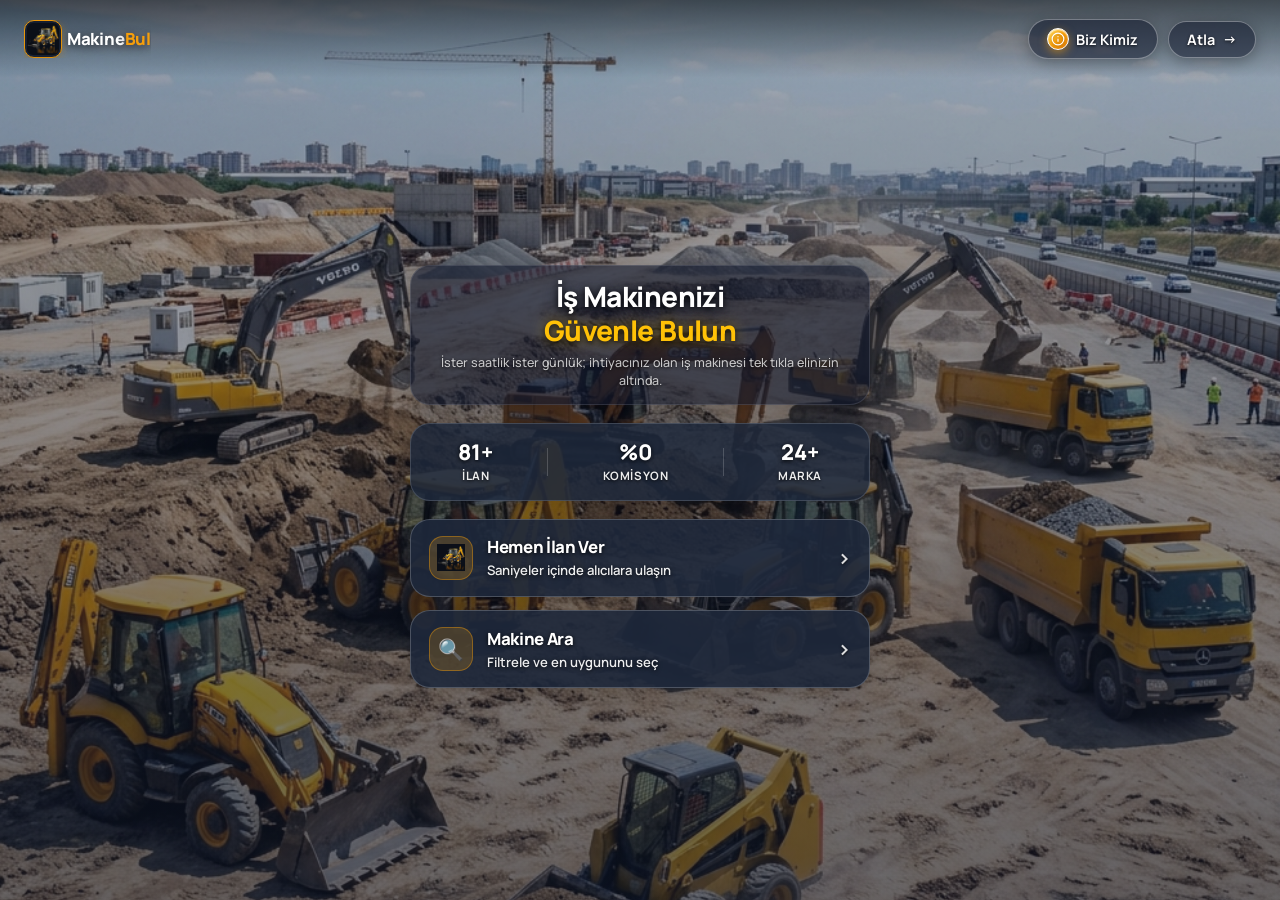
==== index.html @ de307a18 "Simplify user profile banner and make listing control buttons subtle and cohesive" ====
<!DOCTYPE html>
<html lang="tr">
<head>
  <meta charset="UTF-8">
  <meta name="viewport" content="width=device-width, initial-scale=1.0, maximum-scale=1.0, minimum-scale=1.0, user-scalable=no, viewport-fit=cover">
  <meta http-equiv="Cache-Control" content="no-cache, no-store, must-revalidate" />
  <meta http-equiv="Pragma" content="no-cache" />
  <meta http-equiv="Expires" content="0" />
  <title>MakineBul - İş Makinesi Kiralama ve Kiralatma Platformu</title>
  <meta name="description" content="En basit ve hızlı iş makinesi, kepçe ve ekskavatör kiralama ve kiralatma platformu.">
  <link rel="stylesheet" href="styles.css?v=22.0">
  <!-- Google Fonts: Manrope & Poppins -->
  <link rel="preconnect" href="https://fonts.googleapis.com">
  <link rel="preconnect" href="https://fonts.gstatic.com" crossorigin>
  <link href="https://fonts.googleapis.com/css2?family=Manrope:wght@400;500;600;700;800&family=Poppins:wght@400;500;600;700;800&display=swap" rel="stylesheet">
</head>
<body>

  <!-- ==================== 1. SPLASH ENTRANCE SCREEN ==================== -->
  <div id="splash-screen" class="splash-screen active">
    
    <!-- Top Full-Width Bar: Logo Far Left + Biz Kimiz & Atla Buttons Far Right -->
    <header class="splash-header-bar">
      <div class="brand" onclick="enterMainApp('rent')" style="cursor: pointer;" title="Uygulamaya Giriş Yap">
        <div class="brand-icon-3d-wrapper">
          <img src="assets/logo_3d.png" alt="MakineBul 3D Logo" class="brand-icon-3d">
        </div>
        <div class="brand-text-3d">
          <h1 class="logo-title-3d">Makine<span class="highlight-3d">Bul</span></h1>
          <p class="logo-sub-3d">81 İlde Komisyonsuz &amp; Doğrudan Kiralama</p>
        </div>
      </div>

      <div style="display: flex; gap: 0.65rem; align-items: center;">
        <button id="btn-biz-kimiz" class="btn-splash-skip" onclick="openAboutModal()">
          <span class="btn-3d-info-icon-badge">
            <svg viewBox="0 0 24 24" fill="none" xmlns="http://www.w3.org/2000/svg" style="width:14px; height:14px;">
              <circle cx="12" cy="12" r="10" stroke="currentColor" stroke-width="2"/>
              <path d="M12 16V12" stroke="currentColor" stroke-width="2" stroke-linecap="round"/>
              <circle cx="12" cy="8" r="1" fill="currentColor"/>
            </svg>
          </span>
          Biz Kimiz
        </button>
        <button class="btn-splash-skip" onclick="enterMainApp('rent')">
          <span>Atla</span>
          <span style="font-size: 0.85rem;">→</span>
        </button>
      </div>
    </header>

    <div class="splash-content-wrapper">

      <!-- Main Headlines -->
      <div class="splash-hero-headlines">
        <h1 class="splash-heading-main">
          İş Makinenizi<br>
          <span class="text-orange-glow">Güvenle Bulun</span>
        </h1>
        <p class="splash-heading-sub">
          İster saatlik ister günlük; ihtiyacınız olan iş makinesi tek tıkla elinizin altında.
        </p>
      </div>

      <!-- Glassmorphic Stats Counter Card -->
      <div class="splash-stats-glass-card">
        <div class="stat-item">
          <span class="stat-number">81+</span>
          <span class="stat-label">İLAN</span>
        </div>
        <div class="stat-divider"></div>
        <div class="stat-item">
          <span class="stat-number">%0</span>
          <span class="stat-label">KOMİSYON</span>
        </div>
        <div class="stat-divider"></div>
        <div class="stat-item">
          <span class="stat-number">24+</span>
          <span class="stat-label">MARKA</span>
        </div>
      </div>

      <!-- Action Choice Touch Cards -->
      <div class="splash-action-cards">
        <!-- Choice 1: Hemen İlan Ver -->
        <div class="splash-choice-card" onclick="enterMainApp('list')">
          <div class="choice-icon-circle orange-rocket" style="display: flex; align-items: center; justify-content: center;">
            <img src="assets/icon_3d_excavator.png" alt="3D İlan Ver" style="width: 28px; height: 28px; object-fit: contain;">
          </div>
          <div class="choice-text-group">
            <h3 class="choice-title">Hemen İlan Ver</h3>
            <p class="choice-sub">Saniyeler içinde alıcılara ulaşın</p>
          </div>
          <span class="choice-arrow">›</span>
        </div>

        <!-- Choice 2: Makine Ara -->
        <div class="splash-choice-card" onclick="enterMainApp('rent')">
          <div class="choice-icon-circle orange-search">
            🔍
          </div>
          <div class="choice-text-group">
            <h3 class="choice-title">Makine Ara</h3>
            <p class="choice-sub">Filtrele ve en uygununu seç</p>
          </div>
          <span class="choice-arrow">›</span>
        </div>
      </div>

    </div>
  </div>

  <!-- ==================== 2. MAIN APPLICATION CONTENT ==================== -->
  <div id="main-app-content" class="main-app-content">
    
    <!-- Top Navbar -->
    <header class="app-header">
      <div class="header-container">
        <div class="brand" onclick="returnToSplash()" style="cursor: pointer;" title="Giriş Ekranına Dön">
          <div class="brand-icon-3d-wrapper">
            <img src="assets/logo_3d.png" alt="MakineBul 3D Logo" class="brand-icon-3d">
          </div>
          <div class="brand-text-3d">
            <h1 class="logo-title-3d">Makine<span class="highlight-3d">Bul</span></h1>
            <p class="logo-sub-3d">81 İlde Komisyonsuz &amp; Doğrudan Kiralama</p>
          </div>
        </div>
        
        <!-- Top Action Switcher Buttons & Right Close X Icon -->
        <div class="header-right-group">
          <button type="button" onclick="toggleTheme()" class="btn-theme-toggle-icon" title="Gece / Gündüz Modu Değiştir">
            <span class="theme-toggle-icon">🌙</span>
          </button>
          <div class="mode-switcher">
            <button id="btn-mode-rent" class="mode-btn active" onclick="switchMode('rent')">
              Kirala
            </button>
            <button id="btn-mode-list" class="mode-btn" onclick="switchMode('list')">
              İlan Ver
            </button>
          </div>
          <button class="btn-close-to-splash" onclick="returnToSplash()" title="Giriş Ekranına Dön (Çıkış)">✕</button>
        </div>
      </div>
    </header>

    <!-- Main Container -->
    <main class="main-content container">

      <!-- ==================== RENTER VIEW (KEPÇE KİRALA) ==================== -->
      <section id="rent-view" class="view-section active">
        
        <!-- Google Style Single Search Box -->
        <div class="search-bar-google card">
          <div class="search-input-wrapper">
            <span class="search-icon">🔍</span>
            <input type="text" id="filter-search" oninput="applyFilters()" placeholder="Şehir veya Makine Ara... (Örn: Adana, JCB, Vinç)">
          </div>

          <!-- Quick Category Pills -->
          <div class="quick-category-pills">
            <button class="pill-btn active" onclick="showAllTurkey()">Tüm Şehirler</button>
            <button class="pill-btn" onclick="setQuickCategory('Paletli')">🚜 Paletli Ekskavatör</button>
            <button class="pill-btn" onclick="setQuickCategory('JCB')">🚜 Beko Loder (JCB)</button>
            
            <button id="btn-toggle-categories" class="pill-btn pill-btn-more" onclick="toggleExtraCategories(event)">
              ✨ Tümünü Gör 🔍
            </button>

            <!-- Extra Hidden Category Pills -->
            <button class="pill-btn extra-cat-pill" onclick="setQuickCategory('Mini')" style="display: none;">🚜 Mini Kepçe</button>
            <button class="pill-btn extra-cat-pill" onclick="setQuickCategory('Bobcat')" style="display: none;">🚜 Bobcat Mini Yükleyici</button>
            <button class="pill-btn extra-cat-pill" onclick="setQuickCategory('Manitou')" style="display: none;">🏗️ Manitou Telehandler</button>
            <button class="pill-btn extra-cat-pill" onclick="setQuickCategory('Vinç')" style="display: none;">🏗️ Mobil Vinç</button>
            <button class="pill-btn extra-cat-pill" onclick="setQuickCategory('Dozer')" style="display: none;">🚜 Dozer</button>
            <button class="pill-btn extra-cat-pill" onclick="setQuickCategory('Kamyon')" style="display: none;">🚛 Hafriyat Kamyonu</button>
          </div>
        </div>

        <!-- Results Header -->
        <div class="results-header">
          <h3 id="results-count">Türkiye Genelindeki Tüm Makineler</h3>
        </div>

        <!-- Ultra Simple Listings Grid -->
        <div id="listings-grid" class="listings-grid">
          <!-- Dynamic listing cards inserted here via JS -->
        </div>
      </section>

      <!-- ==================== OWNER VIEW (3D KEPÇENİ KİRALAT & KAYIT SİHİRBAZI) ==================== -->
      <section id="list-view" class="view-section">
        
        <!-- LOGGED-IN USER DASHBOARD (Giriş yapıldığında görünen Profesyonel Makine Sahibi Paneli) -->
        <div id="logged-in-user-dashboard" style="display: none; margin-bottom: 1.25rem;">
          
          <!-- Top Profile Header Card (Kompakt & Zarif) -->
          <div style="background: linear-gradient(135deg, #0F172A 0%, #1E293B 50%, #0F172A 100%); border: 1.5px solid rgba(245,158,11,0.35); border-radius: 14px; padding: 0.65rem 0.85rem; margin-bottom: 0.6rem; box-shadow: 0 10px 25px rgba(0,0,0,0.4); color: #fff; position: relative; overflow: hidden;">
            <div style="position: absolute; top: -30px; right: -30px; width: 100px; height: 100px; background: radial-gradient(circle, rgba(245,158,11,0.15) 0%, transparent 70%); border-radius: 50%; pointer-events: none;"></div>
            <!-- Modern Minimal User Profile Bar -->
            <div class="user-profile-bar-clean" style="display: flex; align-items: center; justify-content: space-between; padding: 0.65rem 0.85rem; background: var(--bg-card); border: 1.5px solid var(--border-color); border-radius: 14px; margin-bottom: 0.65rem; box-shadow: var(--card-shadow);">
              <div style="display: flex; align-items: center; gap: 0.65rem;">
                <div style="width: 38px; height: 38px; border-radius: 10px; background: rgba(245,158,11,0.15); border: 1.5px solid #F59E0B; display: flex; align-items: center; justify-content: center; flex-shrink: 0;">
                  <img src="assets/logo_3d.png" alt="3D Logo" style="width: 24px; height: 24px; object-fit: contain;">
                </div>
                <div>
                  <h3 id="dash-user-name" style="font-size: 0.9rem; font-weight: 800; color: var(--text-heading); margin: 0; line-height: 1.2;">Yakup Kartal</h3>
                  <p id="dash-user-sub" style="font-size: 0.72rem; color: var(--text-muted); margin: 0.1rem 0 0 0;">Bey Hafriyat · 📍 Bingöl</p>
                </div>
              </div>

              <!-- Sleek Exit Logout Button -->
              <button type="button" onclick="logoutUser()" title="Hesaptan Çıkış Yap" style="padding: 0.35rem 0.65rem; background: transparent; border: 1.5px solid rgba(239,68,68,0.4); color: #EF4444; font-weight: 700; border-radius: 8px; cursor: pointer; font-size: 0.72rem; display: flex; align-items: center; gap: 4px; transition: all 0.2s ease;">
                <span>Çıkış</span>
                <svg width="12" height="12" viewBox="0 0 24 24" fill="none" stroke="#EF4444" stroke-width="2.2" stroke-linecap="round" stroke-linejoin="round"><path d="M9 21H5a2 2 0 0 1-2-2V5a2 2 0 0 1 2-2h4"></path><polyline points="16 17 21 12 16 7"></polyline><line x1="21" y1="12" x2="9" y2="12"></line></svg>
              </button>
            </div>
          </div>

          <!-- Segmented Navigation Tabs (Kompakt & Temaya Duyarlı) -->
          <div style="display: flex; background: var(--pill-bg); border: 1.5px solid var(--border-color); border-radius: 12px; padding: 3px; margin-bottom: 0.65rem; gap: 4px;">
            <button type="button" id="tab-btn-dash-listings" onclick="switchDashboardTab('listings')" style="flex: 1; padding: 0.55rem 0.5rem; border: none; border-radius: 9px; font-size: 0.76rem; font-weight: 800; cursor: pointer; transition: all 0.25s ease; background: var(--primary-gradient); color: #0F172A; box-shadow: 0 3px 10px rgba(245,158,11,0.3); white-space: nowrap; display: flex; align-items: center; justify-content: center; gap: 4px;">
              <span>📋 İlanlarım (<span id="dash-stat-my-listings">1</span>)</span>
            </button>
            <button type="button" id="tab-btn-dash-add" onclick="switchDashboardTab('add')" style="flex: 1; padding: 0.55rem 0.5rem; border: none; border-radius: 9px; font-size: 0.76rem; font-weight: 700; cursor: pointer; transition: all 0.25s ease; background: transparent; color: var(--text-muted); white-space: nowrap; display: flex; align-items: center; justify-content: center; gap: 4px;">
              <span>➕ Yeni İlan Ekle</span>
            </button>
          </div>

          <!-- TAB 1: LISTINGS VIEW (Directly shown, no scrolling down needed!) -->
          <div id="dash-view-listings" style="display: block;">
            <div style="display: flex; justify-content: space-between; align-items: center; margin-bottom: 0.5rem; padding: 0 0.15rem;">
              <h4 style="font-size: 0.86rem; font-weight: 800; color: #F59E0B; margin: 0; display: flex; align-items: center; gap: 6px;">
                <img src="assets/logo_3d.png" alt="MakineBul 3D" style="width: 20px; height: 20px; object-fit: contain;">
                <span>Yayındaki Makineleriniz</span>
              </h4>
            </div>
            
            <!-- Injected Listing Cards -->
            <div id="my-listings-list" class="my-listings-grid">
              <!-- Rendered dynamically -->
            </div>
          </div>

          <!-- TAB 2: FAST ADD FORM VIEW (Kompakt & Şık Form) -->
          <div id="dash-view-add" style="display: none; background: linear-gradient(145deg, #0F172A 0%, #1E293B 100%); border: 1.5px solid rgba(245,158,11,0.35); border-radius: 14px; padding: 0.85rem 0.85rem; box-shadow: 0 10px 25px rgba(0,0,0,0.4);">
            <div style="font-size: 0.9rem; font-weight: 800; color: #F59E0B; margin-bottom: 0.65rem; display: flex; align-items: center; gap: 5px;">
              <span>➕ Hızlı Yeni Makine / İlan Ekle</span>
            </div>
            
            <form onsubmit="handleFastAddListing(event)">
              <div style="display: grid; grid-template-columns: 1fr 1fr; gap: 0.5rem; margin-bottom: 0.5rem;">
                <div>
                  <label style="font-size: 0.72rem; font-weight: 700; color: #CBD5E1; display: block; margin-bottom: 0.2rem;">Makine Türü *</label>
                  <select id="fast-reg-type" required onchange="handleMachineTypeChange('fast-reg-type', 'fast-custom-type')" class="input-3d-dark" style="width: 100%; padding: 0.45rem 0.6rem; font-size: 0.76rem; border-radius: 8px;">
                    <option value="JCB Beko Loder Kepçe">JCB Beko Loder Kepçe</option>
                    <option value="Paletli Ekskavatör">Paletli Ekskavatör</option>
                    <option value="Lastikli Ekskavatör">Lastikli Ekskavatör</option>
                    <option value="Mini Ekskavatör / Kepçe">Mini Ekskavatör / Kepçe</option>
                    <option value="Bobcat Mini Yükleyici">Bobcat Mini Yükleyici</option>
                    <option value="Hafriyat Kamyonu">Hafriyat Kamyonu</option>
                    <option value="Manitou Telehandler">Manitou Telehandler</option>
                    <option value="Mobil / Kule Vinç">Mobil / Kule Vinç</option>
                    <option value="Dozer / Greyder / Silindir">Dozer / Greyder / Silindir</option>
                    <option value="Forklift">Forklift</option>
                    <option value="Diğer">+ Farklı Bir Makine Yaz</option>
                  </select>
                  <input type="text" id="fast-custom-type" placeholder="Makinenizin Türünü Yazın (Örn: Finişer, Sondaj...)" class="input-3d-dark" style="display: none; width: 100%; margin-top: 0.35rem; padding: 0.45rem 0.6rem; font-size: 0.76rem; border-radius: 8px; border: 1.5px solid #F59E0B;">
                </div>
                <div>
                  <label style="font-size: 0.72rem; font-weight: 700; color: #CBD5E1; display: block; margin-bottom: 0.2rem;">İlan Başlığı / Model *</label>
                  <input type="text" id="fast-reg-title" placeholder="Örn: Kiralık Kepçe" required class="input-3d-dark" style="width: 100%; padding: 0.45rem 0.6rem; font-size: 0.76rem; border-radius: 8px;">
                </div>
              </div>

              <div style="display: grid; grid-template-columns: 1fr 1fr; gap: 0.5rem; margin-bottom: 0.5rem;">
                <div>
                  <label style="font-size: 0.72rem; font-weight: 700; color: #CBD5E1; display: block; margin-bottom: 0.2rem;">Bulunduğu İl (81 İl) *</label>
                  <select id="fast-reg-city" required onchange="handleFastCityChange(this.value)" class="input-3d-dark" style="width: 100%; padding: 0.45rem 0.6rem; font-size: 0.76rem; border-radius: 8px;">
                  </select>
                </div>
                <div>
                  <label style="font-size: 0.72rem; font-weight: 700; color: #CBD5E1; display: block; margin-bottom: 0.2rem;">Bulunduğu İlçe *</label>
                  <select id="fast-reg-district" required class="input-3d-dark" style="width: 100%; padding: 0.45rem 0.6rem; font-size: 0.76rem; border-radius: 8px;">
                    <option value="Merkez">Merkez</option>
                  </select>
                </div>
              </div>

              <div style="display: grid; grid-template-columns: 1fr 1fr; gap: 0.5rem; margin-bottom: 0.65rem;">
                <div>
                  <label style="font-size: 0.72rem; font-weight: 700; color: #CBD5E1; display: block; margin-bottom: 0.2rem;">Saatlik Ücret (TL) *</label>
                  <input type="number" id="fast-reg-hourly" placeholder="1500" required class="input-3d-dark" style="width: 100%; padding: 0.45rem 0.6rem; font-size: 0.76rem; border-radius: 8px;">
                </div>
                <div>
                  <label style="font-size: 0.72rem; font-weight: 700; color: #CBD5E1; display: block; margin-bottom: 0.2rem;">Günlük Ücret (TL) *</label>
                  <input type="number" id="fast-reg-daily" placeholder="10000" required class="input-3d-dark" style="width: 100%; padding: 0.45rem 0.6rem; font-size: 0.76rem; border-radius: 8px;">
                </div>
              </div>

              <!-- Fast Photo Upload Box -->
              <div style="margin-bottom: 0.75rem;">
                <label style="font-size: 0.72rem; font-weight: 700; color: #CBD5E1; display: block; margin-bottom: 0.25rem;">İş Makinesi Fotoğrafı <span style="color:#94A3B8; font-weight:400;">(Galeriden Seçin)</span></label>
                <div onclick="triggerFastPhotoUpload(event)" style="border: 1.5px dashed rgba(245,158,11,0.5); border-radius: 10px; padding: 0.65rem; text-align: center; background: rgba(15,23,42,0.6); cursor: pointer;">
                  <input type="file" id="fast-photo-file" accept="image/*" style="display:none;" onchange="previewFastPhotoImage(event)">
                  <div id="fast-photo-prompt">
                    <div style="font-size: 1.4rem; margin-bottom: 2px;">📷</div>
                    <div style="font-size: 0.76rem; font-weight: 700; color: #FCD34D;">Galeriden Kepçe Fotoğrafı Seç / Yükle</div>
                    <p style="font-size: 0.65rem; color: #94A3B8; margin: 2px 0 0;">Kendi iş makinenizin gerçek fotoğrafını ekleyin</p>
                  </div>
                  <div id="fast-photo-preview-box" style="display:none; position: relative;">
                    <img id="fast-photo-preview-img" src="" alt="Makine Fotoğrafı" style="max-height: 110px; border-radius: 8px; object-fit: contain; border: 1px solid rgba(245,158,11,0.4);">
                    <div style="margin-top: 5px;">
                      <button type="button" onclick="removeFastPhoto(event)" class="btn-3d-secondary" style="padding: 0.25rem 0.6rem; font-size: 0.68rem; border-radius: 6px;">✕ Değiştir</button>
                    </div>
                  </div>
                </div>
              </div>

              <div style="display: flex; gap: 0.5rem; justify-content: flex-end; margin-top: 0.65rem;">
                <button type="button" onclick="switchDashboardTab('listings')" class="btn-3d-secondary" style="padding: 0.45rem 0.85rem; font-size: 0.76rem; border-radius: 8px;">İptal</button>
                <button type="submit" class="btn-3d-emerald-action" style="padding: 0.45rem 1.1rem; font-size: 0.78rem; border-radius: 8px;">🎉 İlanı Hemen Yayına Al</button>
              </div>
            </form>
          </div>

        </div>

        <!-- ANONYMOUS AUTH SECTION (Sadece giriş yapmamış ziyaretçilere görünür) -->
        <div id="anon-auth-section" style="display: block;">
          <!-- 3D Ultra-Premium Header Banner -->
          <div class="card-3d-hero">
            <div class="hero-3d-icon-badge">
              <img src="assets/logo_3d.png" alt="3D Logo" class="hero-3d-logo-img">
            </div>
            <div class="hero-3d-text-content">
              <h2 class="hero-3d-title">Makine Sahibi Kayıt &amp; İlan Sihirbazı</h2>
              <p class="hero-3d-sub">81 İlde Komisyonsuz · %0 Aracı · Doğrudan Müteahhit ve Müşteri</p>
            </div>
          </div>
          <div class="main-3d-auth-tabs">
            <button type="button" id="main-tab-wiz" class="btn-3d-auth-tab active" onclick="switchMainAuthTab('wizard')">
              <span>Hızlı İlan Ver &amp; Kayıt Ol (3 Adım)</span>
            </button>
            <button type="button" id="main-tab-login" class="btn-3d-auth-tab" onclick="switchMainAuthTab('login')">
              <span>🔐 Zaten Üyeyim: Şifreli Hızlı Giriş</span>
            </button>
          </div>

          <!-- 3D WIZARD CONTAINER -->
          <div id="main-wiz-container" class="card-3d-glass-container">
            
            <!-- 3D Step Progress Bar -->
            <div class="wiz-3d-steps-indicator">
              <div id="main-step-pill-1" class="step-3d-pill active">
                <span class="step-3d-num">1</span>
                <span class="step-3d-label">Üyelik &amp; Şifre</span>
              </div>
              <div class="step-3d-line"></div>
              <div id="main-step-pill-2" class="step-3d-pill">
                <span class="step-3d-num">2</span>
                <span class="step-3d-label">Hizmet &amp; Ücret</span>
              </div>
              <div class="step-3d-line"></div>
              <div id="main-step-pill-3" class="step-3d-pill">
                <span class="step-3d-num">3</span>
                <span class="step-3d-label">Kepçe Fotoğrafı</span>
              </div>
            </div>

            <!-- Step 1 Form -->
            <form id="main-wiz-form-step1" onsubmit="handleMainWizStep1(event)" class="form-3d-step">
              <div class="form-3d-header">
                <span class="icon-3d-step">👤</span>
                <h3>1. Adım: Kişisel Bilgiler, Şifre &amp; WhatsApp</h3>
              </div>

              <div class="form-3d-grid-2">
                <div class="form-group-3d">
                  <label for="main-reg-name">Adınız Soyadınız *</label>
                  <input type="text" id="main-reg-name" placeholder="Örn: Yakup Kartal" required class="input-3d-dark">
                </div>

                <div class="form-group-3d">
                  <label for="main-reg-company">Firma / İşletme Adı <span class="label-opt">(Opsiyonel)</span></label>
                  <input type="text" id="main-reg-company" placeholder="Örn: Bey Hafriyat Ltd." class="input-3d-dark">
                </div>
              </div>

              <div class="form-3d-grid-2">
                <div class="form-group-3d">
                  <label for="main-reg-password">Giriş Şifreniz *</label>
                  <input type="password" id="main-reg-password" placeholder="••••••••" required class="input-3d-dark">
                </div>

                <div class="form-group-3d">
                  <label for="main-reg-phone">Telefon Numaranız (WhatsApp) *</label>
                  <input type="tel" id="main-reg-phone" placeholder="Örn: 0532 123 45 67" required class="input-3d-dark">
                </div>
              </div>

              <div class="form-3d-grid-2">
                <div class="form-group-3d">
                  <label for="main-reg-city">Bulunduğunuz Şehir (81 İl) *</label>
                  <select id="main-reg-city" required onchange="handleMainRegCityChange(this.value)" class="input-3d-dark">
                  </select>
                </div>
                <div class="form-group-3d">
                  <label for="main-reg-district">Bulunduğunuz İlçe *</label>
                  <select id="main-reg-district" required class="input-3d-dark">
                    <option value="Merkez">Merkez</option>
                  </select>
                </div>
              </div>

              <button type="submit" class="btn-3d-gold-action">
                <span>2. Adıma Geç (Makine &amp; Fiyat Bilgileri) ›</span>
              </button>
            </form>

            <!-- Step 2 Form -->
            <form id="main-wiz-form-step2" onsubmit="handleMainWizStep2(event)" class="form-3d-step" style="display:none;">
              <div class="form-3d-header">
                <span class="icon-3d-step">⚡</span>
                <h3>2. Adım: Kiralık Makine Türü &amp; Ücretler</h3>
              </div>

              <div class="form-3d-grid-2">
                <div class="form-group-3d">
                  <label for="main-wiz-type">Makine Türü *</label>
                  <select id="main-wiz-type" required onchange="handleMachineTypeChange('main-wiz-type', 'main-wiz-custom-type')" class="input-3d-dark">
                    <option value="JCB Beko Loder Kepçe">JCB Beko Loder Kepçe</option>
                    <option value="Paletli Ekskavatör">Paletli Ekskavatör</option>
                    <option value="Lastikli Ekskavatör">Lastikli Ekskavatör</option>
                    <option value="Mini Ekskavatör / Kepçe">Mini Ekskavatör / Kepçe</option>
                    <option value="Bobcat Mini Yükleyici">Bobcat Mini Yükleyici</option>
                    <option value="Hafriyat Kamyonu">Hafriyat Kamyonu</option>
                    <option value="Manitou Telehandler">Manitou Telehandler</option>
                    <option value="Mobil / Kule Vinç">Mobil / Kule Vinç</option>
                    <option value="Dozer / Greyder / Silindir">Dozer / Greyder / Silindir</option>
                    <option value="Forklift">Forklift</option>
                    <option value="Diğer">+ Farklı Bir Makine Yaz</option>
                  </select>
                  <input type="text" id="main-wiz-custom-type" placeholder="Makinenizin Türünü Yazın (Örn: Sondaj Makinesi, Greyder...)" class="input-3d-dark" style="display: none; width: 100%; margin-top: 0.5rem; border: 1.5px solid #F59E0B;">
                </div>

                <div class="form-group-3d">
                  <label for="main-wiz-title">İlan Başlığı *</label>
                  <input type="text" id="main-wiz-title" placeholder="Örn: Kiralık Kepçe" required class="input-3d-dark">
                </div>
              </div>

              <div class="form-3d-grid-2">
                <div class="form-group-3d">
                  <label for="main-wiz-hourly">Saatlik Ücret (TL) *</label>
                  <input type="number" id="main-wiz-hourly" placeholder="Örn: 2500" required class="input-3d-dark">
                </div>

                <div class="form-group-3d">
                  <label for="main-wiz-daily">Günlük Ücret (TL) *</label>
                  <input type="number" id="main-wiz-daily" placeholder="Örn: 20000" required class="input-3d-dark">
                </div>
              </div>

              <div style="display:flex; gap:0.75rem; margin-top:1.5rem;">
                <button type="button" onclick="backToMainWizStep1()" class="btn-3d-secondary" style="flex:1;">
                  ‹ Geri
                </button>
                <button type="submit" class="btn-3d-gold-action" style="flex:2;">
                  <span>3. Adıma Geç (Fotoğraf) ›</span>
                </button>
              </div>
            </form>

            <!-- Step 3 Form -->
            <form id="main-wiz-form-step3" onsubmit="completeMainWizardListing(event)" class="form-3d-step" style="display:none;">
              <div class="form-3d-header">
                <span class="icon-3d-step">📸</span>
                <h3>3. Adım: İş Makinesi Fotoğrafı</h3>
              </div>

              <!-- Upload Area -->
              <div class="dropzone-3d-box" onclick="triggerMainWizPhotoUpload(event)">
                <input type="file" id="main-wiz-file" accept="image/*" style="display:none;" onchange="previewMainWizImage(event)">
                <div id="main-wiz-prompt" style="display: flex; flex-direction: column; align-items: center; justify-content: center; gap: 0.35rem; padding: 0.5rem 0;">
                  <div class="icon-3d-camera" style="font-size: 2.2rem; margin-bottom: 0.15rem;">📷</div>
                  <h4 style="font-size: 1.05rem; font-weight: 800; color: #FFFFFF !important; margin: 0; text-shadow: 0 1px 4px rgba(0,0,0,0.7);">Kepçenizin Fotoğrafını Ekleyin</h4>
                  <p style="font-size: 0.82rem; color: #CBD5E1 !important; margin: 0;">Galeriden gerçek iş makinesi fotoğrafınızı seçin</p>
                  <button type="button" onclick="triggerMainWizPhotoUpload(event)" class="btn-3d-upload-action" style="margin-top: 0.4rem; padding: 0.55rem 1.2rem; font-size: 0.88rem; font-weight: 800; background: linear-gradient(135deg, #F59E0B, #D97706); color: #0F172A; border-radius: 10px; border: none; cursor: pointer; box-shadow: 0 4px 14px rgba(245,158,11,0.35);">📁 Fotoğraf Seç</button>
                </div>
                <div id="main-wiz-preview-box" style="display:none; flex-direction: column; align-items: center; justify-content: center; gap: 0.6rem; width: 100%;">
                  <div style="width: 100%; max-width: 320px; height: 180px; border-radius: 12px; overflow: hidden; border: 2px solid #F59E0B; background: #0B0F17; display: flex; align-items: center; justify-content: center; margin: 0 auto; box-shadow: 0 4px 15px rgba(0,0,0,0.4);">
                    <img id="main-wiz-preview-img" src="" alt="Önizleme" style="max-width: 100%; max-height: 100%; width: auto; height: auto; object-fit: contain; display: block; border-radius: 8px;">
                  </div>
                  <div style="display: flex; align-items: center; justify-content: center; gap: 10px; width: 100%;">
                    <span style="font-size: 0.78rem; color: #10B981; font-weight: 700;">✓ Fotoğraf Seçildi</span>
                    <button type="button" onclick="removeMainWizPhoto(event)" class="btn-3d-remove-photo" style="padding: 0.35rem 0.75rem; font-size: 0.75rem; border-radius: 8px; background: rgba(239,68,68,0.2); border: 1px solid rgba(239,68,68,0.5); color: #FCA5A5; cursor: pointer; font-weight: 700;">✕ Değiştir</button>
                  </div>
                </div>
              </div>

              <div style="display:flex; gap:0.75rem; margin-top:1.5rem;">
                <button type="button" onclick="backToMainWizStep2()" class="btn-3d-secondary" style="flex:1;">
                  ‹ Geri
                </button>
                <button type="submit" class="btn-3d-emerald-action" style="flex:2;">
                  <span>🎉 İlanı Yayına Al &amp; Üye Ol</span>
                </button>
              </div>
            </form>

          </div>

          <!-- 3D LOGIN CONTAINER -->
          <div id="main-login-container" class="card-3d-glass-container" style="display:none;">
            <!-- Normal Login Form -->
            <form id="main-quick-login-form" onsubmit="handleMainQuickLogin(event)" class="form-3d-step">
              <div class="form-3d-header">
                <span class="icon-3d-step">🔑</span>
                <h3>Mevcut Üye Girişi</h3>
              </div>
              <div class="form-group-3d">
                <label for="main-login-phone">Telefon Numaranız *</label>
                <input type="tel" id="main-login-phone" placeholder="Örn: 0532 123 45 67" required class="input-3d-dark">
              </div>
              <div class="form-group-3d">
                <div style="display:flex; justify-content:space-between; align-items:center; margin-bottom:0.35rem;">
                  <label for="main-login-password" style="margin:0;">Giriş Şifreniz *</label>
                  <button type="button" onclick="showForgotPasswordForm()" class="btn-forgot-password-link">🔑 Şifremi Unuttum?</button>
                </div>
                <input type="password" id="main-login-password" placeholder="••••••••" required class="input-3d-dark">
              </div>
              <button type="submit" class="btn-3d-gold-action">
                <span>Giriş Yap ›</span>
              </button>
            </form>

            <!-- Forgot / Reset Password Form (Hidden by default) -->
            <form id="main-forgot-password-form" onsubmit="handleResetPassword(event)" class="form-3d-step" style="display:none;">
              <div class="form-3d-header">
                <span class="icon-3d-step">🔑</span>
                <h3>Şifre Sıfırlama &amp; Yenileme</h3>
              </div>
              <p style="font-size:0.78rem; color:#94A3B8; margin-bottom:0.85rem; line-height:1.4;">Kayıtlı telefon numaranızı ve belirlemek istediğiniz yeni şifrenizi giriniz.</p>
              <div class="form-group-3d">
                <label for="reset-phone">Kayıtlı Telefon Numaranız *</label>
                <input type="tel" id="reset-phone" placeholder="Örn: 0532 123 45 67" required class="input-3d-dark">
              </div>
              <div class="form-group-3d">
                <label for="reset-new-password">Yeni Şifreniz *</label>
                <input type="password" id="reset-new-password" placeholder="Yeni şifrenizi girin" required class="input-3d-dark">
              </div>
              <div style="display:flex; gap:0.5rem; margin-top:1rem;">
                <button type="button" onclick="hideForgotPasswordForm()" class="btn-3d-secondary" style="flex:1;">‹ Geri Dön</button>
                <button type="submit" class="btn-3d-emerald-action" style="flex:2;"><span>🔑 Şifremi Yenile &amp; Giriş Yap</span></button>
              </div>
            </form>
          </div>

        </div>

      </section>

    </main>



  </div><!-- End main-app-content -->

  <!-- ==================== 3. BİZ KİMİZ MODAL ==================== -->
  <div id="about-modal" class="modal">
    <div style="background: linear-gradient(160deg, #0F172A 0%, #1E293B 100%); backdrop-filter: blur(24px); -webkit-backdrop-filter: blur(24px); max-width: 520px; width: 92%; max-height: 90vh; overflow-y: auto; border-radius: 20px; position: relative; box-shadow: 0 30px 80px rgba(0,0,0,0.7); border: 1px solid rgba(245,158,11,0.3); color: #FFFFFF;">

      <!-- Modal Header with Close Button -->
      <div style="position: sticky; top: 0; background: rgba(15,23,42,0.95); backdrop-filter: blur(12px); padding: 1.25rem 1.25rem 0.75rem; border-bottom: 1px solid rgba(255,255,255,0.08); display: flex; justify-content: space-between; align-items: center; z-index: 10;">
        <div>
          <span style="background: rgba(245,158,11,0.18); color: #FCD34D; border: 1px solid rgba(245,158,11,0.3); padding: 0.2rem 0.6rem; border-radius: 12px; font-size: 0.68rem; font-weight: 700; text-transform: uppercase;">Komisyonsuz İş Makinesi Platformu</span>
          <h2 style="font-family: 'Poppins', sans-serif; font-size: 1.35rem; font-weight: 800; color: #ffffff; margin: 0.3rem 0 0; line-height: 1.2;">
            Biz Kimiz &amp; <span style="color: #F59E0B;">Ne İçin Varız?</span>
          </h2>
        </div>
        <button onclick="closeAboutModal()" style="background: rgba(255,255,255,0.1); border: 1px solid rgba(255,255,255,0.15); color: #CBD5E1; width: 32px; height: 32px; border-radius: 50%; font-size: 1.1rem; font-weight: 700; cursor: pointer; display: flex; align-items: center; justify-content: center; flex-shrink: 0;">✕</button>
      </div>

      <div style="padding: 1.25rem;">
        <p style="font-size: 0.8rem; color: #94A3B8; margin: 0 0 1.25rem;">Ağır Sanayide Aracısız · Dijital · Güvenilir Platform</p>

        <!-- Q1 -->
        <div style="background: rgba(255,255,255,0.05); border: 1px solid rgba(255,255,255,0.08); border-left: 3.5px solid #F59E0B; border-radius: 14px; padding: 1rem 1.1rem; margin-bottom: 0.85rem;">
          <div style="font-family: 'Poppins', sans-serif; font-size: 0.86rem; font-weight: 700; color: #F59E0B; margin-bottom: 0.35rem;">Biz Kimiz?</div>
          <p style="font-size: 0.82rem; color: rgba(255,255,255,0.8); line-height: 1.6; margin: 0;"><strong style="color:#fff;">MakineBul.com</strong>; Türkiye'nin 81 ilinde iş makinesi arayan müteahhitler ile kepçe, ekskavatör, vinç ve kamyon sahiplerini <strong style="color:#FCD34D;">aracısız, %0 komisyonla</strong> buluşturan bağımsız sanayi platformudur.</p>
        </div>

        <!-- Q2 -->
        <div style="background: rgba(255,255,255,0.05); border: 1px solid rgba(255,255,255,0.08); border-left: 3.5px solid #60A5FA; border-radius: 14px; padding: 1rem 1.1rem; margin-bottom: 0.85rem;">
          <div style="font-family: 'Poppins', sans-serif; font-size: 0.86rem; font-weight: 700; color: #60A5FA; margin-bottom: 0.35rem;">Ne İçin Varız?</div>
          <p style="font-size: 0.82rem; color: rgba(255,255,255,0.8); line-height: 1.6; margin: 0;">Sektördeki <strong style="color:#fff;">komisyoncu ücretlerini, aracı bürokrasisini ve makine arama çilesini sonlandırmak</strong> için varız. Herkes en yakınındaki makine sahibine tek tıkla ulaşsın.</p>
        </div>

        <!-- Q3 -->
        <div style="background: rgba(255,255,255,0.05); border: 1px solid rgba(255,255,255,0.08); border-left: 3.5px solid #34D399; border-radius: 14px; padding: 1rem 1.1rem; margin-bottom: 1.25rem;">
          <div style="font-family: 'Poppins', sans-serif; font-size: 0.86rem; font-weight: 700; color: #34D399; margin-bottom: 0.5rem;">Neden Çalışıyoruz?</div>
          <div style="display: flex; flex-direction: column; gap: 0.4rem;">
            <div style="font-size: 0.81rem; color: rgba(255,255,255,0.75); line-height: 1.5;"><span style="color:#F59E0B; font-weight:700;">› </span><strong style="color:#fff;">Makine Sahipleri İçin:</strong> Makineler boşta beklemesin, her gün kesintisiz kazanç sağlasın.</div>
            <div style="font-size: 0.81rem; color: rgba(255,255,255,0.75); line-height: 1.5;"><span style="color:#60A5FA; font-weight:700;">› </span><strong style="color:#fff;">Kiralayanlar İçin:</strong> En yakın makine 1 dakikada şantiyeye ulaşsın, işler aksımasın.</div>
            <div style="font-size: 0.81rem; color: rgba(255,255,255,0.75); line-height: 1.5;"><span style="color:#34D399; font-weight:700;">› </span><strong style="color:#fff;">Türkiye İçin:</strong> Altyapı ve sanayi çarklarının maksimum verimle dönmesi için çalışıyoruz.</div>
          </div>
        </div>

        <!-- Stats row (4 Grid Columns) -->
        <div style="display: grid; grid-template-columns: repeat(4, 1fr); gap: 0.5rem; margin-bottom: 1.25rem;">
          <div style="background: rgba(245,158,11,0.12); border: 1px solid rgba(245,158,11,0.25); border-radius: 12px; padding: 0.6rem 0.2rem; text-align: center;">
            <div style="font-size: 1rem; font-weight: 800; color: #F59E0B;">%0</div>
            <div style="font-size: 0.64rem; color: rgba(255,255,255,0.6); margin-top: 2px;">Komisyon</div>
          </div>
          <div style="background: rgba(96,165,250,0.1); border: 1px solid rgba(96,165,250,0.2); border-radius: 12px; padding: 0.6rem 0.2rem; text-align: center;">
            <div style="font-size: 1rem; font-weight: 800; color: #60A5FA;">81 İl</div>
            <div style="font-size: 0.64rem; color: rgba(255,255,255,0.6); margin-top: 2px;">Kapsama</div>
          </div>
          <div style="background: rgba(52,211,153,0.1); border: 1px solid rgba(52,211,153,0.2); border-radius: 12px; padding: 0.6rem 0.2rem; text-align: center;">
            <div style="font-size: 1rem; font-weight: 800; color: #34D399;">✓</div>
            <div style="font-size: 0.64rem; color: rgba(255,255,255,0.6); margin-top: 2px;">Doğrudan</div>
          </div>
          <div style="background: rgba(167,139,250,0.1); border: 1px solid rgba(167,139,250,0.2); border-radius: 12px; padding: 0.6rem 0.2rem; text-align: center;">
            <div style="font-size: 1rem; font-weight: 800; color: #A78BFA;">Ücretsiz</div>
            <div style="font-size: 0.64rem; color: rgba(255,255,255,0.6); margin-top: 2px;">İlan</div>
          </div>
        </div><!-- Properly closed grid div! -->

        <!-- CTA Full-Width Button -->
        <button onclick="closeAboutModal()" style="width: 100%; padding: 0.85rem; background: linear-gradient(135deg, #F59E0B, #D97706); color: #0F172A; font-weight: 800; font-family: 'Poppins', sans-serif; font-size: 0.92rem; border-radius: 12px; border: none; cursor: pointer; box-shadow: 0 4px 16px rgba(245,158,11,0.4); display: block;">
          Makineleri İncelemeye Başla
        </button>

      </div>
    </div>
  </div><!-- End about-modal -->

  <!-- ==================== 4. 3-STEP MACHINE OWNER ONBOARDING WIZARD MODAL ==================== -->
  <div id="auth-modal" class="modal">
    <div class="modal-content card" style="max-width: 520px; width: 100%; margin: 1rem auto 4rem auto; padding: 1.25rem 1rem; background: #0F172A; border: 1px solid rgba(245,158,11,0.4); border-radius: 20px; box-shadow: 0 25px 60px rgba(0,0,0,0.7); color: #F8FAFC; position: relative;">
      
      <!-- Top Modal Header -->
      <div style="display: flex; justify-content: space-between; align-items: center; margin-bottom: 0.75rem; border-bottom: 1px solid rgba(255,255,255,0.1); padding-bottom: 0.75rem;">
        <div style="display: flex; align-items: center; gap: 0.5rem;">
          <span style="font-size: 1.4rem;">🚜</span>
          <div>
            <h3 id="auth-modal-title" style="font-size: 1.1rem; font-weight: 800; color: #FFFFFF; margin: 0;">Makine Sahibi Kayıt &amp; İlan Sihirbazı</h3>
            <p style="font-size: 0.72rem; color: #94A3B8; margin: 0;">3 Adımda İlanınızı Yayına Alın</p>
          </div>
        </div>
        <button type="button" onclick="closeAuthModal()" style="background: rgba(255,255,255,0.1); border: none; font-size: 1.1rem; font-weight: 700; cursor: pointer; color: #94A3B8; width: 32px; height: 32px; border-radius: 50%; display: flex; align-items: center; justify-content: center;">✕</button>
      </div>

      <!-- Auth Mode Switcher Header -->
      <div style="display: flex; gap: 0.4rem; margin-bottom: 0.85rem; background: rgba(30,41,59,0.9); padding: 0.3rem; border-radius: 12px; border: 1px solid rgba(255,255,255,0.08);">
        <button type="button" id="auth-tab-register" onclick="switchAuthTab('register')" style="flex: 1; padding: 0.45rem; background: rgba(245,158,11,0.25); border: 1px solid #F59E0B; color: #F59E0B; font-weight: 700; font-size: 0.76rem; border-radius: 8px; cursor: pointer;">
          🚜 Yeni Makine Sahibi Kaydı
        </button>
        <button type="button" id="auth-tab-login" onclick="switchAuthTab('login')" style="flex: 1; padding: 0.45rem; background: transparent; border: 1px solid transparent; color: #94A3B8; font-weight: 700; font-size: 0.76rem; border-radius: 8px; cursor: pointer;">
          🔐 Mevcut Üye Girişi
        </button>
      </div>

      <!-- ================= MEVCUT ÜYE GİRİŞ FORMU ================= -->
      <form id="auth-login-form" style="display: none;" onsubmit="handleQuickLogin(event)">
        <p style="font-size: 0.8rem; color: #94A3B8; margin-bottom: 1rem;">
          🔐 Telefon numaranız ve şifreniz ile hızlıca giriş yapın.
        </p>

        <div class="form-group" style="margin-bottom: 0.85rem;">
          <label for="login-phone" style="font-size: 0.83rem; font-weight: 600; color: #CBD5E1; display: block; margin-bottom: 0.3rem;">Telefon Numaranız *</label>
          <input type="tel" id="login-phone" placeholder="Örn: 0532 123 45 67" required style="width: 100%; padding: 0.7rem 0.85rem; background: #1E293B; border: 1.5px solid #334155; border-radius: 10px; font-size: 0.88rem; color: #FFFFFF; outline: none;">
        </div>

        <div class="form-group" style="margin-bottom: 1.25rem;">
          <div style="display:flex; justify-content:space-between; align-items:center; margin-bottom: 0.3rem;">
            <label for="login-password" style="font-size: 0.83rem; font-weight: 600; color: #CBD5E1; margin: 0;">Şifreniz *</label>
            <button type="button" onclick="showModalForgotPasswordForm()" style="background:none; border:none; color:#FCD34D; font-size:0.75rem; font-weight:700; cursor:pointer; padding:0; text-decoration:underline;">❓ Şifremi Unuttum</button>
          </div>
          <input type="password" id="login-password" placeholder="••••••••" required style="width: 100%; padding: 0.7rem 0.85rem; background: #1E293B; border: 1.5px solid #334155; border-radius: 10px; font-size: 0.88rem; color: #FFFFFF; outline: none;">
        </div>

        <button type="submit" style="width: 100%; padding: 0.85rem; background: linear-gradient(135deg, #F59E0B, #D97706); border: none; color: #0F172A; font-weight: 800; font-size: 0.92rem; border-radius: 12px; cursor: pointer; box-shadow: 0 4px 14px rgba(245,158,11,0.35);">
          Giriş Yap ›
        </button>
      </form>

      <!-- Modal Forgot Password Form (Hidden by default) -->
      <form id="modal-forgot-password-form" style="display: none;" onsubmit="handleResetPassword(event)">
        <p style="font-size: 0.8rem; color: #94A3B8; margin-bottom: 1rem;">
          🔑 Kayıtlı telefon numaranızı ve yeni şifrenizi girerek şifrenizi anında yenileyebilirsiniz.
        </p>

        <div class="form-group" style="margin-bottom: 0.85rem;">
          <label for="modal-reset-phone" style="font-size: 0.83rem; font-weight: 600; color: #CBD5E1; display: block; margin-bottom: 0.3rem;">Telefon Numaranız *</label>
          <input type="tel" id="modal-reset-phone" placeholder="Örn: 0532 123 45 67" required style="width: 100%; padding: 0.7rem 0.85rem; background: #1E293B; border: 1.5px solid #334155; border-radius: 10px; font-size: 0.88rem; color: #FFFFFF; outline: none;">
        </div>

        <div class="form-group" style="margin-bottom: 1.25rem;">
          <label for="modal-reset-new-password" style="font-size: 0.83rem; font-weight: 600; color: #CBD5E1; display: block; margin-bottom: 0.3rem;">Yeni Şifreniz *</label>
          <input type="password" id="modal-reset-new-password" placeholder="Yeni şifrenizi girin" required style="width: 100%; padding: 0.7rem 0.85rem; background: #1E293B; border: 1.5px solid #334155; border-radius: 10px; font-size: 0.88rem; color: #FFFFFF; outline: none;">
        </div>

        <div style="display: flex; gap: 0.5rem;">
          <button type="button" onclick="hideModalForgotPasswordForm()" class="btn-3d-secondary" style="flex: 1; padding: 0.75rem; border-radius: 10px; font-size: 0.85rem;">‹ Geri</button>
          <button type="submit" style="flex: 2; padding: 0.75rem; background: linear-gradient(135deg, #10B981, #059669); border: none; color: #FFFFFF; font-weight: 800; font-size: 0.88rem; border-radius: 10px; cursor: pointer;">
            🔑 Şifremi Yenile &amp; Giriş
          </button>
        </div>
      </form>

      <!-- Step Progress Bar -->
      <div id="wizard-steps-bar" class="wizard-steps-bar" style="display: flex; justify-content: space-between; margin-bottom: 1.25rem; background: rgba(30,41,59,0.8); padding: 0.5rem; border-radius: 12px; border: 1px solid rgba(255,255,255,0.08);">
        <div id="wiz-step-pill-1" class="wiz-step-pill active" style="flex: 1; text-align: center; font-size: 0.73rem; font-weight: 700; padding: 0.35rem 0.2rem; border-radius: 8px; color: #F59E0B; background: rgba(245,158,11,0.2); border: 1px solid rgba(245,158,11,0.4);">
          1. Üyelik &amp; Şifre
        </div>
        <div id="wiz-step-pill-2" class="wiz-step-pill" style="flex: 1; text-align: center; font-size: 0.73rem; font-weight: 700; padding: 0.35rem 0.2rem; border-radius: 8px; color: #64748B;">
          2. Hizmet &amp; Ücret
        </div>
        <div id="wiz-step-pill-3" class="wiz-step-pill" style="flex: 1; text-align: center; font-size: 0.73rem; font-weight: 700; padding: 0.35rem 0.2rem; border-radius: 8px; color: #64748B;">
          3. Kepçe Fotoğrafı
        </div>
      </div>

      <!-- ================= ADIM 1: KİŞİSEL & ÜYELİK BİLGİLERİ ================= -->
      <form id="auth-form-step1" onsubmit="goToWizardStep2(event)">
        <p style="font-size: 0.8rem; color: #94A3B8; margin-bottom: 1rem;">
          🔑 <strong>1. Adım:</strong> Adınız, şifreniz ve iletişim bilgileriniz.
        </p>

        <div class="form-group" style="margin-bottom: 0.85rem;">
          <label for="auth-name" style="font-size: 0.83rem; font-weight: 600; color: #CBD5E1; display: block; margin-bottom: 0.3rem;">Adınız Soyadınız *</label>
          <input type="text" id="auth-name" placeholder="Örn: Yakup Kartal" required style="width: 100%; padding: 0.7rem 0.85rem; background: #1E293B; border: 1.5px solid #334155; border-radius: 10px; font-size: 0.88rem; color: #FFFFFF; outline: none;">
        </div>

        <div class="form-group" style="margin-bottom: 0.85rem;">
          <label for="auth-company" style="font-size: 0.83rem; font-weight: 600; color: #CBD5E1; display: block; margin-bottom: 0.3rem;">Firma Adı <span style="font-weight:400; color:#94A3B8; font-size:0.75rem;">(Opsiyonel)</span></label>
          <input type="text" id="auth-company" placeholder="Örn: Bey Hafriyat Ltd." style="width: 100%; padding: 0.7rem 0.85rem; background: #1E293B; border: 1.5px solid #334155; border-radius: 10px; font-size: 0.88rem; color: #FFFFFF; outline: none;">
        </div>

        <div style="display: grid; grid-template-columns: 1fr 1fr; gap: 0.6rem; margin-bottom: 0.85rem;">
          <div class="form-group">
            <label for="auth-password" style="font-size: 0.83rem; font-weight: 600; color: #CBD5E1; display: block; margin-bottom: 0.3rem;">Şifreniz *</label>
            <input type="password" id="auth-password" placeholder="••••••••" required style="width: 100%; padding: 0.7rem 0.85rem; background: #1E293B; border: 1.5px solid #334155; border-radius: 10px; font-size: 0.88rem; color: #FFFFFF; outline: none;">
          </div>
          <div class="form-group">
            <label for="auth-phone" style="font-size: 0.83rem; font-weight: 600; color: #CBD5E1; display: block; margin-bottom: 0.3rem;">Telefon (WhatsApp) *</label>
            <input type="tel" id="auth-phone" placeholder="0532 123 45 67" required style="width: 100%; padding: 0.7rem 0.85rem; background: #1E293B; border: 1.5px solid #334155; border-radius: 10px; font-size: 0.88rem; color: #FFFFFF; outline: none;">
          </div>
        </div>

        <div style="display: grid; grid-template-columns: 1fr 1fr; gap: 0.6rem; margin-bottom: 1.25rem;">
          <div class="form-group">
            <label for="auth-city" style="font-size: 0.83rem; font-weight: 600; color: #CBD5E1; display: block; margin-bottom: 0.3rem;">Bulunduğunuz Şehir *</label>
            <select id="auth-city" required onchange="handleAuthCityChange(this.value)" style="width: 100%; padding: 0.7rem 0.85rem; background: #1E293B; border: 1.5px solid #334155; border-radius: 10px; font-size: 0.88rem; color: #FFFFFF; outline: none;">
            </select>
          </div>
          <div class="form-group">
            <label for="auth-district" style="font-size: 0.83rem; font-weight: 600; color: #CBD5E1; display: block; margin-bottom: 0.3rem;">Bulunduğunuz İlçe *</label>
            <select id="auth-district" required style="width: 100%; padding: 0.7rem 0.85rem; background: #1E293B; border: 1.5px solid #334155; border-radius: 10px; font-size: 0.88rem; color: #FFFFFF; outline: none;">
              <option value="Merkez">Merkez</option>
            </select>
          </div>
        </div>

        <button type="submit" style="width: 100%; padding: 0.85rem; background: linear-gradient(135deg, #F59E0B, #D97706); border: none; color: #0F172A; font-weight: 800; font-size: 0.92rem; border-radius: 12px; cursor: pointer; box-shadow: 0 4px 14px rgba(245,158,11,0.35);">
          İlerle: Hizmet &amp; Ücret Bilgisine Geç ›
        </button>
      </form>


      <!-- ================= ADIM 2: HİZMET BÖLGESİ & ÜCRET BİLGİSİ ================= -->
      <form id="auth-form-step2" style="display: none;" onsubmit="goToWizardStep3(event)">
        <p style="font-size: 0.8rem; color: #94A3B8; margin-bottom: 1rem;">
          📍 <strong>2. Adım:</strong> Kepçenizin türü, çalıştığınız il/ilçe ve kiralama ücretleri.
        </p>

        <div class="form-group" style="margin-bottom: 0.85rem;">
          <label for="wiz-machine-type" style="font-size: 0.83rem; font-weight: 600; color: #CBD5E1; display: block; margin-bottom: 0.3rem;">Makine / Kepçe Türü *</label>
          <select id="wiz-machine-type" required onchange="handleMachineTypeChange('wiz-machine-type', 'modal-wiz-custom-type')" style="width: 100%; padding: 0.7rem 0.85rem; background: #1E293B; border: 1.5px solid #334155; border-radius: 10px; font-size: 0.88rem; color: #FFFFFF; outline: none;">
            <option value="JCB Beko Loder Kepçe">JCB Beko Loder Kepçe</option>
            <option value="Paletli Ekskavatör">Paletli Ekskavatör</option>
            <option value="Lastikli Ekskavatör">Lastikli Ekskavatör</option>
            <option value="Mini Ekskavatör / Kepçe">Mini Ekskavatör / Kepçe</option>
            <option value="Bobcat Mini Yükleyici">Bobcat Mini Yükleyici</option>
            <option value="Hafriyat Kamyonu">Hafriyat Kamyonu</option>
            <option value="Manitou Telehandler">Manitou Telehandler</option>
            <option value="Mobil / Kule Vinç">Mobil / Kule Vinç</option>
            <option value="Dozer / Greyder / Silindir">Dozer / Greyder / Silindir</option>
            <option value="Forklift">Forklift</option>
            <option value="Diğer">+ Farklı Bir Makine Yaz</option>
          </select>
          <input type="text" id="modal-wiz-custom-type" placeholder="Makinenizin Türünü Yazın (Örn: Greyder, Silindir...)" style="display: none; width: 100%; margin-top: 0.5rem; padding: 0.7rem 0.85rem; background: #1E293B; border: 1.5px solid #F59E0B; border-radius: 10px; font-size: 0.88rem; color: #FFFFFF; outline: none;">
        </div>

        <div class="form-group" style="margin-bottom: 0.85rem;">
          <label for="wiz-listing-title" style="font-size: 0.83rem; font-weight: 600; color: #CBD5E1; display: block; margin-bottom: 0.3rem;">İlan Başlığı / Model *</label>
          <input type="text" id="wiz-listing-title" placeholder="Örn: Kiralık Kepçe" required style="width: 100%; padding: 0.7rem 0.85rem; background: #1E293B; border: 1.5px solid #334155; border-radius: 10px; font-size: 0.88rem; color: #FFFFFF; outline: none;">
        </div>

        <div style="display: grid; grid-template-columns: 1fr 1fr; gap: 0.6rem; margin-bottom: 0.85rem;">
          <div class="form-group">
            <label for="wiz-hourly-price" style="font-size: 0.83rem; font-weight: 600; color: #CBD5E1; display: block; margin-bottom: 0.3rem;">Saatlik Ücret (TL) *</label>
            <input type="number" id="wiz-hourly-price" placeholder="Örn: 500" required style="width: 100%; padding: 0.7rem 0.85rem; background: #1E293B; border: 1.5px solid #334155; border-radius: 10px; font-size: 0.88rem; color: #FFFFFF; outline: none;">
          </div>
          <div class="form-group">
            <label for="wiz-daily-price" style="font-size: 0.83rem; font-weight: 600; color: #CBD5E1; display: block; margin-bottom: 0.3rem;">Günlük Ücret (TL) *</label>
            <input type="number" id="wiz-daily-price" placeholder="Örn: 4000" required style="width: 100%; padding: 0.7rem 0.85rem; background: #1E293B; border: 1.5px solid #334155; border-radius: 10px; font-size: 0.88rem; color: #FFFFFF; outline: none;">
          </div>
        </div>

        <div style="display: flex; gap: 0.6rem; margin-top: 1rem;">
          <button type="button" onclick="backToWizardStep1()" style="flex: 1; padding: 0.8rem; background: rgba(255,255,255,0.08); border: 1px solid rgba(255,255,255,0.15); color: #CBD5E1; font-weight: 700; font-size: 0.85rem; border-radius: 12px; cursor: pointer;">
            ‹ Geri
          </button>
          <button type="submit" style="flex: 2; padding: 0.8rem; background: linear-gradient(135deg, #F59E0B, #D97706); border: none; color: #0F172A; font-weight: 800; font-size: 0.9rem; border-radius: 12px; cursor: pointer; box-shadow: 0 4px 14px rgba(245,158,11,0.35);">
            İlerle: Fotoğraf Yüklemeye Geç ›
          </button>
        </div>
      </form>


      <!-- ================= ADIM 3: KEPÇE FOTOĞRAFLARI & TAMAMLAMA ================= -->
      <form id="auth-form-step3" style="display: none;" onsubmit="completeWizardListing(event)">
        <p style="font-size: 0.8rem; color: #94A3B8; margin-bottom: 1rem;">
          📸 <strong>3. Adım:</strong> Kepçenizin fotoğrafını yükleyin ve ilanı yayına alın.
        </p>

        <div class="form-group" style="margin-bottom: 1.25rem;">
          <label style="font-size: 0.83rem; font-weight: 600; color: #CBD5E1; display: block; margin-bottom: 0.4rem;">Kepçe Fotoğrafı <span style="font-weight:400; color:#94A3B8; font-size:0.75rem;">(Opsiyonel)</span></label>
          
          <div class="custom-file-dropzone-compact" onclick="triggerWizPhotoUpload(event)" style="background: #1E293B; border: 2px dashed rgba(245,158,11,0.4); border-radius: 14px; padding: 1.25rem; text-align: center; cursor: pointer;">
            <input type="file" id="wiz-photo-file" accept="image/*" class="file-upload-input-hidden" onchange="previewWizPhoto(event)" style="display: none;">
            
            <div id="wiz-dropzone-prompt" style="display: flex; flex-direction: column; align-items: center; gap: 0.4rem;">
              <span style="font-size: 1.8rem;">📸</span>
              <span style="font-weight: 700; font-size: 0.86rem; color: #F59E0B;">Fotoğraf Yüklemek İçin Dokunun</span>
              <span style="font-size: 0.74rem; color: #94A3B8;">Galeriden kepçenizin net bir fotoğrafını seçebilirsiniz.</span>
              <button type="button" onclick="triggerWizPhotoUpload(event)" class="btn-3d-upload-action" style="margin-top: 0.4rem;">📁 Fotoğraf Seç</button>
            </div>

            <div id="wiz-image-preview-container" style="display: none; flex-direction: column; align-items: center; gap: 0.5rem;">
              <img id="wiz-image-preview-img" src="" alt="Kepçe Önizleme" style="max-height: 140px; border-radius: 10px; border: 1.5px solid #F59E0B;">
              <button type="button" onclick="removeWizPhoto(event)" class="btn-3d-remove-photo" style="margin-top: 0.3rem;">✕ Değiştir</button>
            </div>
          </div>
        </div>

        <div style="display: flex; gap: 0.6rem; margin-top: 1rem;">
          <button type="button" onclick="backToWizardStep2()" style="flex: 1; padding: 0.85rem; background: rgba(255,255,255,0.08); border: 1px solid rgba(255,255,255,0.15); color: #CBD5E1; font-weight: 700; font-size: 0.85rem; border-radius: 12px; cursor: pointer;">
            ‹ Geri
          </button>
          <button type="submit" style="flex: 2; padding: 0.85rem; background: linear-gradient(135deg, #10B981, #059669); border: none; color: #FFFFFF; font-weight: 800; font-size: 0.95rem; border-radius: 12px; cursor: pointer; box-shadow: 0 4px 16px rgba(16,185,129,0.4);">
            🎉 İlanı Yayına Al &amp; Üye Ol
          </button>
        </div>
      </form>

    </div>
  </div>

  <!-- Edit Listing Modal -->
  <div id="edit-modal" class="modal">
    <div class="modal-content card" style="max-width: 520px; width: 90%; padding: 1.75rem; background: #ffffff; border-radius: 16px; box-shadow: 0 20px 40px rgba(0,0,0,0.2);">
      <div style="display: flex; justify-content: space-between; align-items: center; margin-bottom: 1.25rem; border-bottom: 1px solid #E2E8F0; padding-bottom: 0.75rem;">
        <h3 style="font-size: 1.15rem; font-weight: 800; color: #1F2937; margin: 0;">✏️ İlanı Düzenle</h3>
        <button type="button" onclick="closeEditModal()" style="background: none; border: none; font-size: 1.3rem; font-weight: 700; cursor: pointer; color: #6B7280;">✕</button>
      </div>

      <form id="edit-listing-form" onsubmit="handleSaveEditListing(event)">
        <input type="hidden" id="edit-item-id">

        <div class="form-group" style="margin-bottom: 1rem;">
          <label for="edit-title" style="font-size: 0.88rem; font-weight: 600; color: #374151;">İlan Başlığı / Makine Modeli *</label>
          <input type="text" id="edit-title" required style="width: 100%; padding: 0.75rem 0.9rem; border: 1.5px solid #E2E8F0; border-radius: 10px; font-size: 0.9rem;">
        </div>

        <div class="form-row-2">
          <div class="form-group">
            <label for="edit-city-select" style="font-size: 0.88rem; font-weight: 600; color: #374151;">Bulunduğu İl *</label>
            <select id="edit-city-select" required onchange="handleEditCityChange(this.value)" style="width: 100%; padding: 0.75rem 0.9rem; border: 1.5px solid #E2E8F0; border-radius: 10px; font-size: 0.9rem;">
            </select>
          </div>

          <div class="form-group">
            <label for="edit-district-select" style="font-size: 0.88rem; font-weight: 600; color: #374151;">Bulunduğu İlçe</label>
            <select id="edit-district-select" style="width: 100%; padding: 0.75rem 0.9rem; border: 1.5px solid #E2E8F0; border-radius: 10px; font-size: 0.9rem;">
            </select>
          </div>
        </div>

        <div class="form-row-2" style="margin-top: 1rem;">
          <div class="form-group">
            <label for="edit-price" style="font-size: 0.88rem; font-weight: 600; color: #374151;">Günlük Ücret (TL) *</label>
            <input type="number" id="edit-price" required style="width: 100%; padding: 0.75rem 0.9rem; border: 1.5px solid #E2E8F0; border-radius: 10px; font-size: 0.9rem;">
          </div>

          <div class="form-group">
            <label for="edit-hourly-price" style="font-size: 0.88rem; font-weight: 600; color: #374151;">Saatlik Ücret (TL)</label>
            <input type="number" id="edit-hourly-price" style="width: 100%; padding: 0.75rem 0.9rem; border: 1.5px solid #E2E8F0; border-radius: 10px; font-size: 0.9rem;">
          </div>
        </div>

        <div class="form-group" style="margin-top: 1rem; margin-bottom: 1.25rem;">
          <label for="edit-phone" style="font-size: 0.88rem; font-weight: 600; color: #374151;">Telefon Numaranız (WhatsApp) *</label>
          <input type="tel" id="edit-phone" required style="width: 100%; padding: 0.75rem 0.9rem; border: 1.5px solid #E2E8F0; border-radius: 10px; font-size: 0.9rem;">
        </div>

        <div style="display: flex; gap: 0.75rem; justify-content: flex-end; margin-top: 1.25rem;">
          <button type="button" onclick="closeEditModal()" style="padding: 0.7rem 1.2rem; background: #F1F5F9; border: 1px solid #CBD5E1; color: #475569; font-weight: 700; border-radius: 10px; cursor: pointer;">İptal</button>
          <button type="submit" style="padding: 0.7rem 1.4rem; background: linear-gradient(135deg, #F59E0B, #D97706); border: none; color: #1F2937; font-weight: 800; border-radius: 10px; cursor: pointer;">Kaydet</button>
        </div>
      </form>
    </div>
  </div>

  <script src="app.js?v=13.0"></script>
  <script>
    function openAboutModal() {
      var modal = document.getElementById('about-modal');
      if (modal) {
        modal.classList.add('active');
        modal.style.display = 'flex';
      }
    }

    function closeAboutModal() {
      var modal = document.getElementById('about-modal');
      if (modal) {
        modal.classList.remove('active');
        modal.style.display = 'none';
      }
    }

    document.addEventListener('DOMContentLoaded', function() {
      var modal = document.getElementById('about-modal');
      if (modal) {
        modal.addEventListener('click', function(e) {
          if (e.target === modal) closeAboutModal();
        });
      }
    });
  </script>
</body>
</html>
---- styles.css ----
/* ==========================================================================
   KEPÇEBURADA ULTRA PREMIUM UNIFIED DESIGN SYSTEM
   ========================================================================== */

:root, [data-theme="dark"] {
  --primary: #F59E0B;               /* 🟠 İnşaat Sarısı Amber Gold */
  --primary-hover: #D97706;
  --primary-gradient: linear-gradient(135deg, #F59E0B 0%, #D97706 100%);
  --primary-light: rgba(245, 158, 11, 0.15);
  --dark: #0F172A;                  /* ⚫ Obsidian Slate Koyu Arka Plan */
  --dark-surface: #1E293B;          /* 🔘 Koyu Kart Yüzeyi */
  --bg-page: #0F172A;               /* 🌑 Sayfa Arka Planı */
  --bg-card: #1E293B;               /* 🃏 Kart Arka Planı */
  --border-color: rgba(245, 158, 11, 0.25);
  --text-main: #E2E8F0;             /* ⚪ Okunaklı Açık Metin */
  --text-muted: #94A3B8;            /* 🩶 İkincil Etiket Metni */
  --text-heading: #FFFFFF;          /* 🤍 Parlak Beyaz Başlık */
  --input-bg: #0F172A;
  --input-text: #FFFFFF;
  --pill-bg: rgba(15, 23, 42, 0.8);
  --pill-text: #E2E8F0;
  --card-shadow: 0 8px 25px rgba(0, 0, 0, 0.35);
  --font-family: 'Manrope', system-ui, -apple-system, sans-serif;
}

[data-theme="light"] {
  --primary: #F59E0B;               /* 🟠 İnşaat Sarısı Amber Gold */
  --primary-hover: #D97706;
  --primary-gradient: linear-gradient(135deg, #F59E0B 0%, #D97706 100%);
  --primary-light: rgba(245, 158, 11, 0.12);
  --dark: #FFFFFF;                  /* ⚪ Aydınlık Mod Kart Yüzeyi */
  --dark-surface: #FFFFFF;          /* ⚪ Aydınlık Kart Yüzeyi */
  --bg-page: #F8FAFC;               /* ☀️ Aydınlık Porselen Sayfa Arka Planı */
  --bg-card: #FFFFFF;               /* 🃏 Beyaz Kart Arka Planı */
  --border-color: #E2E8F0;
  --text-main: #1E293B;             /* ⚫ Okunaklı Koyu Slate Metin */
  --text-muted: #64748B;            /* 🩶 İkincil Slate Metni */
  --text-heading: #0F172A;          /* 🖤 Derin Koyu Başlık */
  --input-bg: #F1F5F9;
  --input-text: #0F172A;
  --pill-bg: #F1F5F9;
  --pill-text: #334155;
  --card-shadow: 0 4px 20px rgba(15, 23, 42, 0.08);
}

/* ==================== GLOBAL UNIFIED TYPOGRAPHY & STYLES ==================== */
* {
  box-sizing: border-box;
  font-family: 'Manrope', system-ui, -apple-system, sans-serif !important;
  -webkit-tap-highlight-color: transparent;
}

html {
  margin: 0;
  padding: 0;
  width: 100%;
  height: 100%;
}

body {
  margin: 0;
  padding: 0;
  width: 100%;
  min-height: 100%;
  overflow-x: hidden;
  overflow-y: auto !important;
  -webkit-overflow-scrolling: touch !important;
  background-color: var(--bg-page);
  color: var(--text-main);
  font-family: 'Manrope', system-ui, -apple-system, sans-serif !important;
}

.main-app-content {
  display: none;
  background-color: var(--bg-page);
  min-height: 100%;
  width: 100%;
}

.main-app-content.active {
  display: block !important;
}

/* App Header (Always keep deep dark obsidian background #0F172A) */
.app-header {
  background-color: #0F172A !important;
  border-bottom: 3px solid #F59E0B !important;
  padding: 0.75rem 2rem !important;
  position: sticky;
  top: 0;
  z-index: 100;
  box-shadow: 0 4px 20px rgba(0, 0, 0, 0.4);
  width: 100%;
}

.header-container {
  display: flex;
  justify-content: space-between;
  align-items: center;
  width: 100%;
  max-width: 100% !important;
}

.brand {
  display: flex;
  align-items: center;
  gap: 0.75rem;
  overflow: hidden;
  min-width: 0;
  flex-shrink: 1;
}


.brand-icon-3d-wrapper {
  width: 44px;
  height: 44px;
  border-radius: 12px;
  background: rgba(15, 23, 42, 0.65);
  border: 1.5px solid rgba(245, 158, 11, 0.55);
  box-shadow: 0 4px 12px rgba(0, 0, 0, 0.35);
  display: flex;
  align-items: center;
  justify-content: center;
  padding: 4px;
  flex-shrink: 0;
}

.brand-icon-3d {
  width: 100%;
  height: 100%;
  object-fit: contain;
}

.logo-title-3d {
  color: #FFFFFF;
  font-size: 1.55rem;
  font-weight: 800;
  font-family: 'Poppins', 'Inter', sans-serif;
  line-height: 1.05;
  letter-spacing: -0.025em;
  margin: 0;
  text-shadow: 0 2px 8px rgba(0, 0, 0, 0.7);
}

.highlight-3d {
  color: #F59E0B;
  font-weight: 800;
  text-shadow: 0 2px 8px rgba(0, 0, 0, 0.7);
}

.logo-sub-3d {
  font-size: 0.8rem;
  color: rgba(255, 255, 255, 0.95);
  font-weight: 600;
  margin-top: 2px;
  letter-spacing: -0.01em;
  text-shadow: 0 1px 5px rgba(0, 0, 0, 0.9), 0 2px 8px rgba(15, 23, 42, 0.9);
}

/* Header Action Buttons & Right Close X Icon */
.header-right-group {
  display: flex;
  align-items: center;
  gap: 0.5rem;
}

.btn-theme-toggle-icon {
  background: rgba(255, 255, 255, 0.12);
  border: 1.5px solid rgba(255, 255, 255, 0.25);
  color: #FCD34D;
  width: 34px;
  height: 34px;
  border-radius: 50%;
  display: flex;
  align-items: center;
  justify-content: center;
  font-size: 0.95rem;
  cursor: pointer;
  transition: all 0.2s ease;
  flex-shrink: 0;
}

.btn-theme-toggle-icon:hover {
  background: rgba(245, 158, 11, 0.3);
  border-color: #F59E0B;
  transform: scale(1.08);
}

.mode-switcher {
  display: flex;
  background-color: #111827;
  padding: 3px;
  border-radius: 50px;
  border: 1px solid rgba(255, 255, 255, 0.15);
}

.mode-btn {
  background: transparent;
  border: none;
  color: #FFFFFF !important;
  padding: 0.4rem 0.9rem;
  border-radius: 50px;
  font-size: 0.8rem;
  font-weight: 800 !important;
  cursor: pointer;
  transition: all 0.2s ease;
  display: flex;
  align-items: center;
  gap: 0.35rem;
  text-shadow: 0 1px 2px rgba(0, 0, 0, 0.8);
}

.mode-btn.active {
  background: var(--primary-gradient) !important;
  color: #0F172A !important;
  font-weight: 900 !important;
  box-shadow: 0 3px 10px rgba(245, 158, 11, 0.4) !important;
  text-shadow: none !important;
}

/* Right Corner X Exit Icon Button */
.btn-close-to-splash {
  background: rgba(255, 255, 255, 0.1);
  border: 1px solid rgba(255, 255, 255, 0.2);
  color: #9CA3AF;
  width: 34px;
  height: 34px;
  border-radius: 50%;
  display: flex;
  align-items: center;
  justify-content: center;
  font-size: 0.95rem;
  font-weight: 700;
  cursor: pointer;
  transition: all 0.2s ease;
  margin-left: 0.25rem;
}

.btn-close-to-splash:hover {
  background: #EF4444;
  border-color: #EF4444;
  color: #FFFFFF;
  transform: scale(1.08);
}

/* Mobile Header Compact Layout */
@media (max-width: 640px) {
  .app-header {
    padding: 0.5rem 0.5rem !important;
  }

  .header-container {
    gap: 0.25rem !important;
  }

  .brand {
    gap: 0.4rem !important;
  }

  .brand-icon-3d-wrapper {
    width: 32px !important;
    height: 32px !important;
    border-radius: 8px !important;
    padding: 2px !important;
  }

  .logo-title-3d {
    font-size: 1.15rem !important;
  }

  .logo-sub-3d {
    display: none !important;
  }

  .header-right-group {
    gap: 0.25rem !important;
    flex-shrink: 0 !important;
  }

  .btn-theme-toggle-icon,
  .btn-close-to-splash {
    width: 30px !important;
    height: 30px !important;
    font-size: 0.85rem !important;
    margin-left: 0 !important;
    flex-shrink: 0 !important;
  }

  .mode-switcher {
    padding: 2px !important;
  }

  .mode-btn {
    padding: 0.3rem 0.55rem !important;
    font-size: 0.72rem !important;
    gap: 0.2rem !important;
  }
}

/* Search Box */
.search-bar-google {
  background: var(--dark-surface);
  border-radius: 16px;
  padding: 1.25rem;
  box-shadow: 0 4px 20px rgba(0, 0, 0, 0.4);
  margin-bottom: 1.75rem;
  border: 1.5px solid var(--border-color);
}

.search-input-wrapper {
  position: relative;
  display: flex;
  align-items: center;
  width: 100%;
}

.search-icon {
  position: absolute;
  left: 1.1rem;
  top: 50%;
  transform: translateY(-50%);
  font-size: 1.2rem;
  color: var(--primary);
  pointer-events: none;
  z-index: 10;
  line-height: 1;
}

.search-input-wrapper input {
  width: 100%;
  padding-left: 3.8rem !important;
  padding-right: 3.2rem !important;
  padding-top: 0.9rem !important;
  padding-bottom: 0.9rem !important;
  font-size: 0.95rem;
  font-family: var(--font-family) !important;
  border-radius: 40px;
  border: 1.5px solid var(--border-color);
  background-color: var(--dark);
  color: #FFFFFF;
  transition: all 0.2s ease;
}

.search-input-wrapper input:focus {
  outline: none;
  border-color: var(--primary);
  background-color: var(--dark);
  box-shadow: 0 0 0 4px rgba(245, 158, 11, 0.25);
}

.btn-clear-search {
  position: absolute;
  right: 1.25rem;
  top: 50%;
  transform: translateY(-50%);
  background: none;
  border: none;
  color: var(--text-muted);
  font-size: 1.1rem;
  cursor: pointer;
  z-index: 5;
  line-height: 1;
}

.quick-category-pills {
  display: flex;
  gap: 0.5rem;
  flex-wrap: wrap;
  margin-top: 1rem;
}

.pill-btn {
  background: var(--pill-bg);
  border: 1.5px solid var(--border-color);
  color: var(--pill-text);
  padding: 0.45rem 1rem;
  border-radius: 30px;
  font-size: 0.85rem;
  font-weight: 600;
  font-family: var(--font-family) !important;
  cursor: pointer;
  transition: all 0.2s ease;
}

.pill-btn:hover {
  background: rgba(245, 158, 11, 0.15);
  border-color: var(--primary);
  color: var(--primary-hover);
}

.pill-btn.active {
  background: var(--primary-gradient);
  color: #0F172A !important;
  border-color: transparent;
  font-weight: 800;
  box-shadow: 0 4px 14px rgba(245, 158, 11, 0.4);
}

.extra-categories-box {
  display: none;
  gap: 0.5rem;
  flex-wrap: wrap;
  align-items: center;
}

.extra-categories-box.active {
  display: inline-flex !important;
}

.pill-btn-more {
  background: rgba(245, 158, 11, 0.18) !important;
  color: #FCD34D !important;
  border: 1.5px solid var(--primary) !important;
  font-weight: 800 !important;
}

.pill-btn-more:hover, .pill-btn-more.expanded {
  background: var(--primary-gradient) !important;
  color: var(--dark) !important;
}

/* Results Header */
.results-header {
  display: flex;
  justify-content: space-between;
  align-items: center;
  margin-bottom: 1.25rem;
}

.results-header h3 {
  font-size: 1.12rem !important;
  color: var(--text-heading) !important;
  font-weight: 800 !important;
  font-family: var(--font-family) !important;
}

.view-notice {
  background: rgba(245, 158, 11, 0.18);
  color: #FCD34D;
  padding: 0.35rem 0.85rem;
  border-radius: 20px;
  font-size: 0.82rem;
  font-weight: 700;
  border: 1px solid var(--border-color);
}

/* Listings Grid */
.listings-grid {
  display: grid;
  grid-template-columns: repeat(3, 1fr);
  gap: 1.25rem;
}

@media (min-width: 1280px) {
  .listings-grid {
    grid-template-columns: repeat(4, 1fr);
  }
}

@media (max-width: 1024px) {
  .listings-grid {
    grid-template-columns: repeat(2, 1fr);
  }
}

@media (max-width: 640px) {
  .listings-grid {
    grid-template-columns: 1fr;
    gap: 1rem;
  }
}

/* UNIFIED SINGLE THEME CLASSIFIEDS CARD LAYOUT */
.card-listing-sahibinden {
  background: var(--bg-card) !important;
  border-radius: 16px;
  border: 1.5px solid var(--border-color) !important;
  box-shadow: var(--card-shadow);
  padding: 1rem;
  display: flex;
  flex-direction: column;
  height: 100%;
  position: relative;
  overflow: hidden;
  box-sizing: border-box;
  transition: transform 0.25s ease, box-shadow 0.25s ease, border-color 0.25s ease;
}

.card-listing-sahibinden:hover {
  transform: translateY(-4px);
  box-shadow: 0 14px 30px rgba(245, 158, 11, 0.2);
  border-color: var(--primary) !important;
}

/* Top Image Container */
.sahibinden-img-box {
  width: 100%;
  height: 160px;
  min-height: 160px;
  background-color: var(--dark);
  border-radius: 12px;
  overflow: hidden;
  position: relative;
  border: 1px solid var(--border-color);
  display: flex;
  align-items: center;
  justify-content: center;
  margin-bottom: 0.75rem;
}

.sahibinden-img-box img {
  width: 100%;
  height: 100%;
  object-fit: cover !important;
  padding: 0 !important;
}

.sahibinden-img-box .card-status-badge {
  position: absolute;
  top: 8px;
  left: 8px;
  font-size: 0.72rem;
  padding: 0.25rem 0.65rem;
  border-radius: 12px;
  font-weight: 800;
  z-index: 5;
  box-shadow: 0 2px 8px rgba(0, 0, 0, 0.4);
}

.card-status-badge.available {
  background: #10B981 !important;
  color: #FFFFFF !important;
  border: none !important;
  font-weight: 800 !important;
  box-shadow: 0 2px 8px rgba(0, 0, 0, 0.5) !important;
}

.card-status-badge.rented {
  background: #EF4444 !important;
  color: #FFFFFF !important;
  border: none !important;
  font-weight: 800 !important;
  box-shadow: 0 2px 8px rgba(0, 0, 0, 0.5) !important;
}

/* Middle Details Column */
.sahibinden-details-box {
  flex: 1;
  display: flex;
  flex-direction: column;
  margin-bottom: 0.75rem;
  min-width: 0;
}

.sahibinden-title {
  font-family: var(--font-family) !important;
  font-size: 0.95rem;
  font-weight: 800;
  color: var(--text-heading) !important;
  line-height: 1.3;
  margin-bottom: 0.35rem;
  display: -webkit-box;
  -webkit-line-clamp: 2;
  -webkit-box-orient: vertical;
  overflow: hidden;
  min-height: 2.5em;
}

.sahibinden-badge-row {
  display: flex;
  gap: 0.4rem;
  margin-bottom: 0.4rem;
}

.sahibinden-tag-pill {
  background: var(--input-bg);
  color: var(--text-muted);
  font-size: 0.72rem;
  font-weight: 600;
  padding: 0.2rem 0.6rem;
  border-radius: 6px;
  border: 1px solid var(--border-color);
}

.sahibinden-tag-pill.my-tag {
  background: rgba(245, 158, 11, 0.2) !important;
  color: #FCD34D !important;
  border: 1px solid var(--primary) !important;
  font-weight: 800 !important;
}

/* Location Subtitle */
.sahibinden-location {
  font-size: 0.82rem;
  color: var(--text-muted) !important;
  font-weight: 600;
  margin-bottom: 0.5rem;
}

/* Price Box */
.sahibinden-price-row {
  margin-bottom: 0.5rem;
  border-top: 1px dashed var(--border-color);
  padding-top: 0.5rem;
}

.sahibinden-price-main {
  font-family: var(--font-family) !important;
  font-size: 1.25rem;
  font-weight: 800;
  color: var(--primary) !important;
  line-height: 1.1;
}

.sahibinden-price-main .price-unit {
  font-size: 0.8rem;
  font-weight: 700;
  color: #FCD34D;
}

.sahibinden-price-sub {
  font-size: 0.78rem;
  color: var(--text-muted);
  margin-top: 0.18rem;
  font-weight: 600;
}

/* Full-Width Call Button */
.btn-sahibinden-call {
  background: var(--primary-gradient) !important;
  color: var(--dark) !important;
  border: none !important;
  outline: none;
  font-family: var(--font-family) !important;
  border-radius: 30px;
  padding: 0.7rem 0.5rem;
  font-size: 0.88rem;
  font-weight: 800 !important;
  text-decoration: none;
  display: flex;
  align-items: center;
  justify-content: center;
  white-space: nowrap;
  width: 100%;
  box-sizing: border-box;
  box-shadow: 0 4px 14px rgba(245, 158, 11, 0.4) !important;
  transition: all 0.2s ease;
  margin-top: auto;
  position: relative;
  z-index: 5;
  cursor: pointer;
  pointer-events: auto !important;
}

.btn-sahibinden-call:hover {
  transform: translateY(-1.5px);
  box-shadow: 0 6px 18px rgba(245, 158, 11, 0.6) !important;
}

/* ==================== 3D ULTRA-PREMIUM MACHINE OWNER REGISTRATION STYLES ==================== */
.card-3d-hero {
  background: linear-gradient(135deg, #0F172A 0%, #1E293B 50%, #0F172A 100%);
  border: 1px solid rgba(245, 158, 11, 0.4);
  border-radius: 20px;
  padding: 1.5rem;
  margin-bottom: 1.25rem;
  display: flex;
  align-items: center;
  gap: 1rem;
  box-shadow: 0 15px 35px rgba(0, 0, 0, 0.5), inset 0 1px 1px rgba(255, 255, 255, 0.15);
  position: relative;
  overflow: hidden;
}

.hero-3d-icon-badge {
  width: 60px;
  height: 60px;
  min-width: 60px;
  background: radial-gradient(circle, rgba(245, 158, 11, 0.3) 0%, rgba(15, 23, 42, 0.8) 100%);
  border: 1.5px solid rgba(245, 158, 11, 0.5);
  border-radius: 16px;
  display: flex;
  align-items: center;
  justify-content: center;
  box-shadow: 0 8px 20px rgba(245, 158, 11, 0.3);
}

.hero-3d-logo-img {
  width: 44px;
  height: 44px;
  object-fit: contain;
  filter: drop-shadow(0 4px 8px rgba(0, 0, 0, 0.5));
}

.hero-3d-title {
  font-family: 'Poppins', sans-serif;
  font-size: 1.25rem;
  font-weight: 800;
  color: #FFFFFF;
  margin: 0 0 0.25rem;
  line-height: 1.2;
  text-shadow: 0 2px 8px rgba(0, 0, 0, 0.5);
}

.hero-3d-sub {
  font-size: 0.78rem;
  color: #F59E0B;
  font-weight: 600;
  margin: 0;
}

/* 3D Tabs Switcher */
.main-3d-auth-tabs {
  display: flex;
  gap: 0.5rem;
  margin-bottom: 1.25rem;
  background: rgba(15, 23, 42, 0.9);
  padding: 0.35rem;
  border-radius: 14px;
  border: 1.5px solid var(--border-color);
}

.btn-3d-auth-tab {
  flex: 1;
  padding: 0.65rem 0.75rem;
  background: transparent;
  border: 1px solid transparent;
  color: #94A3B8;
  font-weight: 700;
  font-size: 0.82rem;
  border-radius: 10px;
  cursor: pointer;
  transition: all 0.25s cubic-bezier(0.4, 0, 0.2, 1);
  text-align: center;
}

.btn-3d-auth-tab.active {
  background: var(--primary-gradient) !important;
  border: none !important;
  color: #0F172A !important;
  font-weight: 800 !important;
  box-shadow: 0 4px 16px rgba(245, 158, 11, 0.4) !important;
}

/* 3D Glass Container */
.card-3d-glass-container {
  background: linear-gradient(160deg, rgba(15, 23, 42, 0.95) 0%, rgba(30, 41, 59, 0.95) 100%);
  backdrop-filter: blur(16px);
  -webkit-backdrop-filter: blur(16px);
  border: 1px solid rgba(245, 158, 11, 0.3);
  border-radius: 20px;
  padding: 1.75rem;
  box-shadow: 0 25px 60px rgba(0, 0, 0, 0.6), inset 0 1px 1px rgba(255, 255, 255, 0.1);
  color: #F8FAFC;
}

/* 3D Step Indicator */
.wiz-3d-steps-indicator {
  display: flex;
  align-items: center;
  justify-content: space-between;
  margin-bottom: 1.75rem;
  background: rgba(2, 6, 23, 0.6);
  padding: 0.65rem 0.85rem;
  border-radius: 14px;
  border: 1px solid rgba(255, 255, 255, 0.08);
}

.step-3d-pill {
  display: flex;
  align-items: center;
  gap: 0.45rem;
  opacity: 0.5;
  transition: all 0.3s ease;
}

.step-3d-pill.active {
  opacity: 1;
}

.step-3d-num {
  width: 26px;
  height: 26px;
  border-radius: 50%;
  background: #334155;
  color: #CBD5E1;
  font-size: 0.78rem;
  font-weight: 800;
  display: flex;
  align-items: center;
  justify-content: center;
  transition: all 0.3s ease;
}

.step-3d-pill.active .step-3d-num {
  background: linear-gradient(135deg, #F59E0B, #D97706);
  color: #0F172A;
  box-shadow: 0 0 12px rgba(245, 158, 11, 0.6);
}

.step-3d-label {
  font-size: 0.76rem;
  font-weight: 700;
  color: #CBD5E1;
}

.step-3d-pill.active .step-3d-label {
  color: #F59E0B;
}

.step-3d-line {
  flex: 1;
  height: 2px;
  background: rgba(255, 255, 255, 0.1);
  margin: 0 0.5rem;
}

/* Form 3D Elements */
.form-3d-header {
  display: flex;
  align-items: center;
  gap: 0.6rem;
  margin-bottom: 1.25rem;
  border-bottom: 1px solid rgba(255, 255, 255, 0.08);
  padding-bottom: 0.75rem;
}

.icon-3d-step {
  font-size: 1.5rem;
}

.form-3d-header h3 {
  font-size: 1.05rem;
  font-weight: 800;
  color: #FFFFFF;
  margin: 0;
}

.btn-forgot-password-link {
  background: transparent !important;
  border: none !important;
  color: #FCD34D !important;
  font-size: 0.78rem !important;
  font-weight: 700 !important;
  cursor: pointer;
  padding: 0 !important;
  text-decoration: none !important;
  display: inline-flex;
  align-items: center;
  gap: 0.2rem;
  transition: color 0.2s ease;
}

.btn-forgot-password-link:hover {
  color: #F59E0B !important;
  text-decoration: underline !important;
}

.form-3d-grid-2 {
  display: grid;
  grid-template-columns: 1fr 1fr;
  gap: 0.85rem;
  margin-bottom: 1rem;
}

@media (max-width: 600px) {
  .form-3d-grid-2 {
    grid-template-columns: 1fr;
  }
}

.form-group-3d {
  margin-bottom: 1rem;
}

.form-group-3d label {
  display: block;
  font-size: 0.82rem;
  font-weight: 700;
  color: #CBD5E1;
  margin-bottom: 0.4rem;
}

.label-opt {
  font-weight: 400;
  color: #94A3B8;
  font-size: 0.75rem;
}

.input-3d-dark {
  width: 100%;
  padding: 0.8rem 0.95rem;
  background: #1E293B;
  border: 1.5px solid #334155;
  border-radius: 12px;
  font-size: 0.9rem;
  color: #FFFFFF;
  outline: none;
  box-sizing: border-box;
  transition: all 0.2s ease;
  box-shadow: inset 0 2px 4px rgba(0, 0, 0, 0.3);
}

.input-3d-dark:focus {
  border-color: #F59E0B;
  box-shadow: 0 0 12px rgba(245, 158, 11, 0.3), inset 0 2px 4px rgba(0, 0, 0, 0.3);
}

/* 3D Dropzone */
.dropzone-3d-glow {
  background: #1E293B;
  border: 2px dashed rgba(245, 158, 11, 0.4);
  border-radius: 16px;
  padding: 1.75rem;
  text-align: center;
  cursor: pointer;
  transition: all 0.25s ease;
}

.dropzone-3d-glow:hover {
  border-color: #F59E0B;
  background: rgba(245, 158, 11, 0.05);
  box-shadow: 0 8px 25px rgba(245, 158, 11, 0.15);
}

.dropzone-3d-title {
  display: block;
  font-weight: 800;
  font-size: 0.9rem;
  color: #F59E0B;
  margin-top: 0.4rem;
}

.dropzone-3d-sub {
  display: block;
  font-size: 0.76rem;
  color: #94A3B8;
  margin-top: 0.2rem;
}

.img-3d-preview {
  max-height: 160px;
  border-radius: 12px;
  border: 2px solid #F59E0B;
  box-shadow: 0 8px 20px rgba(0, 0, 0, 0.5);
}

.preview-3d-success {
  font-size: 0.82rem;
  color: #10B981;
  font-weight: 800;
  margin-top: 0.4rem;
}

/* 3D Action Buttons */
.btn-3d-gold-action,
.btn-3d-emerald-action {
  width: 100%;
  padding: 0.95rem;
  background: var(--primary-gradient) !important;
  border: none !important;
  color: var(--dark) !important;
  font-weight: 800 !important;
  font-family: var(--font-family) !important;
  font-size: 0.95rem;
  border-radius: 14px;
  cursor: pointer;
  box-shadow: 0 6px 20px rgba(245, 158, 11, 0.4) !important;
  transition: all 0.25s ease;
}

.btn-3d-gold-action:hover,
.btn-3d-emerald-action:hover {
  transform: translateY(-2px);
  box-shadow: 0 8px 25px rgba(245, 158, 11, 0.55) !important;
}

.btn-3d-secondary {
  width: 100%;
  padding: 0.95rem;
  background: rgba(30, 41, 59, 0.8) !important;
  border: 1.5px solid var(--border-color) !important;
  color: var(--text-main) !important;
  font-weight: 700 !important;
  font-family: var(--font-family) !important;
  font-size: 0.9rem;
  border-radius: 14px;
  cursor: pointer;
  transition: all 0.25s ease;
}

.btn-3d-secondary {
  padding: 0.9rem 1.2rem;
  background: rgba(255, 255, 255, 0.08);
  border: 1px solid rgba(255, 255, 255, 0.15);
  color: #CBD5E1;
  font-weight: 700;
  font-size: 0.88rem;
  border-radius: 14px;
  cursor: pointer;
  transition: all 0.2s ease;
}

.btn-3d-row {
  display: flex;
  gap: 0.75rem;
  margin-top: 1.25rem;
}

/* ==================== OWNER ADD LISTING FORM DESIGN (PERFECT 2-COLUMN SPLIT) ==================== */
.simple-form-card {
  max-width: 920px;
  width: 100%;
  margin: 1.5rem auto;
  background: #ffffff;
  border-radius: 20px;
  border: 1px solid #e2e8f0;
  border-top: 5px solid var(--primary);
  padding: 2rem 2.25rem;
  box-shadow: 0 10px 30px rgba(31, 41, 55, 0.05);
}

.form-card-header {
  text-align: center;
  margin-bottom: 1.75rem;
}

.form-title {
  font-family: 'Poppins', sans-serif;
  font-size: 1.5rem;
  font-weight: 700;
  color: #1F2937;
  margin-bottom: 0.25rem;
}

.form-subtitle {
  font-size: 0.9rem;
  color: #6B7280;
}

/* PERFECT 2-COLUMN EQUAL SPLIT LAYOUT */
.form-2col-layout {
  display: grid;
  grid-template-columns: repeat(2, 1fr);
  gap: 1.75rem 2rem;
  align-items: start;
}

.form-row-2 {
  display: grid !important;
  grid-template-columns: repeat(2, 1fr) !important;
  gap: 1.25rem !important;
  margin-bottom: 1.1rem;
}

@media (max-width: 640px) {
  .form-row-2 {
    grid-template-columns: 1fr !important;
  }
}

.form-row-3 {
  display: grid;
  grid-template-columns: repeat(3, 1fr);
  gap: 1.1rem;
  margin-bottom: 1rem;
}

@media (max-width: 900px) {
  .form-row-3 {
    grid-template-columns: 1fr;
  }
}

@media (max-width: 768px) {
  .form-2col-layout {
    grid-template-columns: 1fr;
    gap: 1.25rem;
  }
}

.form-col {
  display: flex;
  flex-direction: column;
  gap: 1.1rem;
}

.form-group {
  display: flex;
  flex-direction: column;
  gap: 0.35rem;
  width: 100%;
}

.form-group label {
  font-size: 0.88rem;
  font-weight: 600;
  color: #374151;
  display: flex;
  align-items: center;
  gap: 0.4rem;
}

.step-num {
  background: rgba(245, 158, 11, 0.15);
  color: #D97706;
  width: 22px;
  height: 22px;
  border-radius: 50%;
  display: inline-flex;
  align-items: center;
  justify-content: center;
  font-size: 0.75rem;
  font-weight: 700;
  flex-shrink: 0;
}

.form-group input[type="text"],
.form-group input[type="tel"],
.form-group input[type="number"],
.form-group select {
  width: 100%;
  padding: 0.8rem 1rem;
  font-size: 0.9rem;
  font-family: 'Inter', sans-serif;
  border-radius: 12px;
  border: 1.5px solid #E2E8F0;
  background-color: #F8FAFC;
  color: #1F2937;
  transition: all 0.2s ease;
  box-sizing: border-box;
}

.form-group input:focus,
.form-group select:focus {
  outline: none;
  border-color: var(--primary);
  background-color: #FFFFFF;
  box-shadow: 0 0 0 3px rgba(245, 158, 11, 0.15);
}

/* Compact Single Window Photo Upload Box */
.custom-file-dropzone-compact {
  border: 1.5px dashed #F59E0B;
  border-radius: 12px;
  padding: 0.65rem 1rem;
  background-color: #FFFBEB;
  cursor: pointer;
  transition: all 0.2s ease;
  display: flex;
  align-items: center;
  justify-content: center;
  min-height: 48px;
  width: 100%;
}

.custom-file-dropzone-compact:hover {
  background-color: #FEF3C7;
  border-color: #D97706;
}

.file-upload-input-hidden {
  position: absolute !important;
  opacity: 0 !important;
  width: 1px !important;
  height: 1px !important;
  overflow: hidden !important;
  pointer-events: none !important;
  left: -9999px !important;
  top: -9999px !important;
}

.dropzone-prompt-compact {
  display: flex;
  align-items: center;
  gap: 0.5rem;
}

.dropzone-icon-sm {
  font-size: 1.25rem;
}

.dropzone-title-sm {
  font-size: 0.88rem;
  font-weight: 700;
  color: #92400E;
}

.dropzone-sub-sm {
  font-size: 0.78rem;
  color: #B45309;
}

.image-preview-container-compact {
  display: flex;
  align-items: center;
  gap: 0.75rem;
}

.image-preview-container-compact img {
  width: 36px;
  height: 36px;
  border-radius: 6px;
  object-fit: cover;
  border: 1px solid #F59E0B;
}

.preview-ok-text {
  font-size: 0.82rem;
  font-weight: 700;
  color: #15803D;
}

.btn-remove-photo-sm {
  background: #FEE2E2;
  color: #DC2626;
  border: 1px solid #FCA5A5;
  padding: 0.2rem 0.6rem;
  border-radius: 12px;
  font-size: 0.75rem;
  font-weight: 600;
  cursor: pointer;
}

/* Compact Form Submit Button */
.btn-submit-listing {
  width: 100%;
  padding: 0.8rem;
  font-size: 0.95rem;
  font-weight: 700;
  font-family: 'Poppins', sans-serif;
  border-radius: 25px;
  background: linear-gradient(135deg, var(--accent) 0%, var(--primary) 60%, #D97706 100%);
  color: #1F2937;
  border: none;
  cursor: pointer;
  box-shadow: 0 4px 12px rgba(245, 158, 11, 0.35);
  margin-top: 1.25rem;
  transition: all 0.2s ease;
}

.btn-submit-listing:hover {
  transform: translateY(-1.5px);
  box-shadow: 0 6px 18px rgba(245, 158, 11, 0.45);
}

.btn-submit-listing:active {
  transform: scale(0.98);
}
.brand-icon-wrapper {
  background: transparent;
  border: none;
  display: flex;
  align-items: center;
  justify-content: center;
  padding: 0;
}

/* Responsive Grid: Desktop 4, Tablet 2, Mobile 1 */
.listings-grid {
  display: grid;
  grid-template-columns: repeat(4, 1fr);
  gap: 1.25rem;
}

@media (max-width: 1024px) {
  .listings-grid {
    grid-template-columns: repeat(2, 1fr);
  }
}

@media (max-width: 600px) {
  .listings-grid {
    grid-template-columns: 1fr;
    gap: 1rem;
  }
}

/* Machinery Card */
.card-listing {
  background: #ffffff;
  border-radius: 16px;
  border: 1px solid #e2e8f0;
  box-shadow: 0 4px 15px rgba(0, 0, 0, 0.04);
  overflow: hidden;
  display: flex;
  flex-direction: column;
  height: 100%;
  position: relative;
  transition: transform 0.25s ease, box-shadow 0.25s ease, border-color 0.25s ease;
}

.card-listing:hover {
  transform: translateY(-4px);
  box-shadow: 0 12px 28px rgba(0, 0, 0, 0.08);
  border-color: #f59e0b;
}

/* Image Wrapper */
.card-img-wrapper {
  position: relative;
  height: 190px;
  width: 100%;
  background-color: #f8fafc;
  display: flex;
  align-items: center;
  justify-content: center;
  overflow: hidden;
  border-bottom: 1px solid #f1f5f9;
}

.card-img-wrapper img {
  width: 100%;
  height: 100%;
  object-fit: contain;
  padding: 0.5rem;
}

/* Favorite Heart Button */
.btn-favorite-heart {
  position: absolute;
  top: 10px;
  right: 10px;
  background: rgba(255, 255, 255, 0.9);
  border: 1px solid rgba(226, 232, 240, 0.8);
  width: 34px;
  height: 34px;
  border-radius: 50%;
  display: flex;
  align-items: center;
  justify-content: center;
  font-size: 1rem;
  cursor: pointer;
  z-index: 5;
  box-shadow: 0 2px 8px rgba(0, 0, 0, 0.08);
  transition: all 0.2s ease;
}

.btn-favorite-heart:hover {
  transform: scale(1.15);
  background: #ffffff;
  border-color: #f59e0b;
}

/* Badge Group: Positioned Top-Left */
.card-badge-group {
  position: absolute;
  top: 10px;
  left: 10px;
  display: flex;
  gap: 6px;
  z-index: 5;
}

.card-status-badge {
  padding: 0.3rem 0.7rem;
  border-radius: 20px;
  font-size: 0.75rem;
  font-weight: 700;
  color: #ffffff;
  box-shadow: 0 2px 6px rgba(0, 0, 0, 0.12);
  line-height: 1;
}

.card-status-badge.available {
  background-color: #10b981;
}

.card-status-badge.rented {
  background-color: #ef4444;
}

.my-listing-badge {
  background: linear-gradient(135deg, #2563eb, #1d4ed8) !important;
  color: #ffffff !important;
  font-weight: 800 !important;
}

/* Card Body */
.card-body {
  padding: 1.15rem;
  display: flex;
  flex-direction: column;
  flex: 1;
  background: #ffffff;
}

.card-title {
  font-family: 'Poppins', sans-serif;
  font-size: 1.05rem;
  font-weight: 700;
  color: #0f172a;
  line-height: 1.35;
  margin-bottom: 0.35rem;
}

.card-location {
  font-size: 0.82rem;
  color: #64748b;
  font-weight: 600;
  margin-bottom: 0.5rem;
}

.card-specs {
  font-size: 0.78rem;
  color: #475569;
  background-color: #f8fafc;
  padding: 0.3rem 0.6rem;
  border-radius: 8px;
  border: 1px solid #e2e8f0;
  display: inline-block;
  margin-bottom: 0.85rem;
  width: fit-content;
}

/* Price Box */
.card-price-row {
  margin-top: auto;
  margin-bottom: 0.85rem;
  padding-top: 0.65rem;
  border-top: 1px dashed #e2e8f0;
}

.price-main {
  display: flex;
  align-items: baseline;
  gap: 0.3rem;
}

.price-amount {
  font-family: 'Poppins', sans-serif;
  font-size: 1.35rem;
  font-weight: 800;
  color: #d97706;
}

.price-period {
  font-size: 0.8rem;
  color: #64748b;
  font-weight: 500;
}

.price-sub {
  font-size: 0.8rem;
  color: #64748b;
  margin-top: 0.2rem;
}

.price-sub strong {
  color: #0f172a;
}

/* Compact Gold Call Button */
.btn-call-compact {
  width: 100%;
  padding: 0.75rem 0.5rem;
  font-size: 0.88rem;
  font-weight: 700;
  font-family: 'Poppins', sans-serif;
  border-radius: 30px;
  background: linear-gradient(135deg, #fbbf24 0%, #f59e0b 60%, #d97706 100%);
  color: #0f172a;
  border: none;
  text-decoration: none;
  display: block;
  text-align: center;
  box-shadow: 0 4px 12px rgba(245, 158, 11, 0.3);
  transition: all 0.2s ease;
}

.btn-call-compact:hover {
  transform: translateY(-2px);
  box-shadow: 0 6px 16px rgba(245, 158, 11, 0.45);
}

/* Typography */
h1, h2, h3, h4, h5, h6 {
  font-family: 'Manrope', system-ui, -apple-system, sans-serif !important;
  color: var(--text-heading);
  letter-spacing: -0.025em;
}

/* Header */
.app-header {
  background-color: rgba(15, 23, 42, 0.95);
  
  
  color: white;
  padding: 1.1rem 1.5rem;
  box-shadow: 0 4px 20px rgba(0, 0, 0, 0.2);
  position: sticky;
  top: 0;
  z-index: 100;
  border-bottom: 1px solid rgba(255, 255, 255, 0.1);
}

.header-container {
  max-width: 1200px;
  margin: 0 auto;
  display: flex;
  align-items: center;
  justify-content: space-between;
  flex-wrap: wrap;
  gap: 1rem;
}

.brand {
  display: flex;
  align-items: center;
  gap: 0.75rem;
}

.brand-icon-3d-wrapper {
  width: 44px;
  height: 44px;
  border-radius: 12px;
  background: rgba(245, 158, 11, 0.12);
  border: 1px solid rgba(245, 158, 11, 0.3);
  display: flex;
  align-items: center;
  justify-content: center;
  padding: 5px;
  transition: var(--transition);
}

.brand:hover .brand-icon-3d-wrapper {
  background: rgba(245, 158, 11, 0.22);
  border-color: var(--primary);
}

.brand-icon-3d {
  width: 100%;
  height: 100%;
  object-fit: contain;
  filter: drop-shadow(0 2px 4px rgba(0, 0, 0, 0.2));
}

.logo-title-3d {
  color: #ffffff;
  font-size: 1.65rem;
  font-weight: 800;
  line-height: 1.1;
  letter-spacing: -0.03em;
}

.highlight-3d {
  color: var(--primary);
}

.logo-sub-3d {
  font-size: 0.78rem;
  color: #94a3b8;
  font-weight: 500;
  margin-top: 1px;
}

.header-right-group {
  display: flex;
  align-items: center;
  gap: 1rem;
  flex-wrap: wrap;
}

/* User Location Pill in Header */
.user-location-pill {
  background: rgba(245, 158, 11, 0.15);
  border: 1px solid rgba(245, 158, 11, 0.4);
  color: #fef3c7;
  padding: 0.5rem 1rem;
  border-radius: 30px;
  font-size: 0.88rem;
  font-weight: 700;
  cursor: pointer;
  transition: var(--transition);
  display: flex;
  align-items: center;
  gap: 0.3rem;
}

.user-location-pill:hover {
  background: rgba(245, 158, 11, 0.3);
  transform: translateY(-1px);
}

.user-location-pill .change-link {
  font-size: 0.78rem;
  color: var(--primary);
  text-decoration: underline;
}

/* Location Mandatory Modal */
.location-modal-overlay {
  background: rgba(15, 23, 42, 0.85);
  
}

.location-card {
  max-width: 480px;
  padding: 2.25rem 1.75rem;
  border-top: 6px solid var(--primary);
}

.location-icon-hero {
  font-size: 3rem;
  margin-bottom: 0.5rem;
  animation: pulseGps 2s infinite;
}

@keyframes pulseGps {
  0%, 100% { transform: scale(1); }
  50% { transform: scale(1.1); }
}

.location-sub {
  color: var(--text-muted);
  font-size: 0.92rem;
  margin: 0.5rem 0 1.5rem 0;
}

.location-or-divider {
  display: flex;
  align-items: center;
  margin: 1.25rem 0;
  text-align: center;
  color: var(--text-muted);
  font-size: 0.75rem;
  font-weight: 800;
  letter-spacing: 0.05em;
}

.location-or-divider::before, .location-or-divider::after {
  content: '';
  flex: 1;
  border-bottom: 1px solid var(--border-color);
}

.location-or-divider span {
  padding: 0 0.75rem;
}

.location-select {
  width: 100%;
  padding: 0.85rem;
  font-size: 1rem;
  font-weight: 700;
  border-radius: var(--radius-sm);
  border: 2px solid var(--primary);
  background-color: white;
  color: var(--dark);
  cursor: pointer;
}

.gps-status-msg {
  margin-top: 1rem;
  font-size: 0.85rem;
  font-weight: 600;
  color: var(--primary-hover);
}

.mode-btn {
  background: transparent;
  border: none;
  color: #94a3b8;
  padding: 0.65rem 1.25rem;
  font-size: 0.92rem;
  font-weight: 700;
  border-radius: 40px;
  cursor: pointer;
  transition: var(--transition);
  display: flex;
  align-items: center;
  gap: 0.5rem;
}

.mode-btn:hover {
  color: white;
}

.mode-btn.active {
  background: var(--primary-gradient);
  color: var(--dark);
  box-shadow: 0 4px 15px rgba(245, 158, 11, 0.4);
}

.about-btn-link:hover {
  background: rgba(255, 255, 255, 0.1);
}

/* Main Container */
.main-container {
  max-width: 1200px;
  width: 100%;
  margin: 2rem auto;
  padding: 0 1.25rem;
  flex: 1;
}

.view-section {
  display: none;
  animation: fadeIn 0.3s cubic-bezier(0.16, 1, 0.3, 1);
}

.view-section.active {
  display: block;
}

@keyframes fadeIn {
  from { opacity: 0; transform: translateY(10px); }
  to { opacity: 1; transform: translateY(0); }
}

/* Card Elements */
.card {
  background-color: var(--bg-card);
  border-radius: var(--radius-md);
  border: 1px solid var(--border-color);
  padding: 1.5rem;
  box-shadow: var(--shadow-sm);
  transition: var(--transition);
}

/* Google Style Single Search Bar */
.search-bar-google {
  margin-bottom: 2rem;
  padding: 1.25rem;
  border-radius: 50px;
  background-color: #ffffff;
  border: 1px solid #cbd5e1;
  box-shadow: 0 8px 30px rgba(15, 23, 42, 0.08);
  transition: var(--transition);
}

.search-bar-google:focus-within {
  border-color: var(--primary);
  box-shadow: 0 8px 30px rgba(245, 158, 11, 0.2);
}

.search-input-wrapper {
  display: flex;
  align-items: center;
  gap: 0.75rem;
  padding: 0 0.5rem;
}

.search-icon {
  font-size: 1.3rem;
  color: var(--primary-hover);
}

.search-input-wrapper input {
  border: none;
  background: transparent;
  font-size: 1.1rem;
  font-weight: 600;
  color: var(--text-heading);
  padding: 0.5rem;
  width: 100%;
  outline: none;
}

.btn-clear-search {
  background: #f1f5f9;
  border: none;
  color: var(--text-muted);
  font-size: 1rem;
  cursor: pointer;
  padding: 0.3rem 0.6rem;
  border-radius: 50%;
  transition: var(--transition);
}

.btn-clear-search:hover {
  background-color: var(--danger-light);
  color: var(--danger);
}

/* Quick Category Pills */
.quick-category-pills {
  display: flex;
  gap: 0.6rem;
  margin-top: 0.85rem;
  padding-top: 0.85rem;
  border-top: 1px solid #f1f5f9;
  overflow-x: auto;
  white-space: nowrap;
  scrollbar-width: none;
}

.quick-category-pills::-webkit-scrollbar {
  display: none;
}

.pill-btn {
  background-color: #f8fafc;
  border: 1px solid #e2e8f0;
  color: var(--text-main);
  padding: 0.45rem 1rem;
  border-radius: 30px;
  font-size: 0.85rem;
  font-weight: 600;
  cursor: pointer;
  transition: var(--transition);
}

.pill-btn:hover {
  background-color: var(--primary-light);
  border-color: var(--primary);
  color: var(--primary-hover);
  transform: translateY(-1px);
}

.pill-btn.active {
  background: var(--dark);
  border-color: var(--dark);
  color: white;
  box-shadow: 0 4px 10px rgba(15, 23, 42, 0.2);
}

/* Results Header */
.results-header {
  display: flex;
  justify-content: space-between;
  align-items: center;
  margin-bottom: 1.5rem;
  flex-wrap: wrap;
  gap: 0.5rem;
}

.results-header h3 {
  font-size: 1.3rem;
  font-weight: 800;
}

.view-notice {
  background: linear-gradient(135deg, #fef3c7 0%, #fde68a 100%);
  color: #92400e;
  padding: 0.45rem 1rem;
  border-radius: 30px;
  font-size: 0.85rem;
  font-weight: 700;
  box-shadow: 0 2px 6px rgba(245, 158, 11, 0.15);
}

/* Listings Grid */
.listings-grid {
  display: grid;
  grid-template-columns: repeat(auto-fill, minmax(320px, 1fr));
  gap: 1.75rem;
}

.machinery-card {
  background-color: var(--bg-card);
  border: 1px solid #e2e8f0;
  border-radius: var(--radius-md);
  overflow: hidden;
  display: flex;
  flex-direction: column;
  transition: var(--transition);
  box-shadow: var(--shadow-sm);
}

.machinery-card:hover {
  transform: translateY(-6px);
  box-shadow: var(--shadow-lg);
  border-color: #cbd5e1;
}

.badge-status {
  position: absolute;
  top: 14px;
  left: 14px;
  padding: 5px 12px;
  border-radius: 30px;
  font-size: 0.78rem;
  font-weight: 800;
  letter-spacing: 0.02em;
  
  box-shadow: 0 4px 10px rgba(0,0,0,0.15);
}

.badge-status.available {
  background-color: rgba(16, 185, 129, 0.9);
  color: white;
}

.badge-status.rented {
  background-color: rgba(239, 68, 68, 0.9);
  color: white;
}

.card-body {
  padding: 1.35rem;
  display: flex;
  flex-direction: column;
  flex: 1;
}

.card-title {
  font-size: 1.2rem;
  font-weight: 800;
  margin-bottom: 0.4rem;
  color: var(--text-heading);
  line-height: 1.3;
}

.card-location {
  color: var(--text-muted);
  font-size: 0.88rem;
  font-weight: 600;
  display: flex;
  align-items: center;
  gap: 0.3rem;
  margin-bottom: 1rem;
}

.card-price-row {
  display: flex;
  justify-content: space-between;
  align-items: center;
  margin-top: auto;
  padding-top: 0.85rem;
  border-top: 1px solid #f1f5f9;
  margin-bottom: 1rem;
}

.price-box {
  display: flex;
  flex-direction: column;
  gap: 0.2rem;
}

.price-main {
  display: flex;
  align-items: baseline;
  gap: 0.35rem;
}

.price-amount {
  font-size: 1.45rem;
  font-weight: 900;
  color: var(--dark);
}

.price-period {
  font-size: 0.88rem;
  color: var(--text-muted);
  font-weight: 700;
}

.price-sub {
  font-size: 0.82rem;
  color: #d97706;
  background-color: var(--primary-light);
  padding: 3px 12px;
  border-radius: 14px;
  display: inline-block;
  font-weight: 700;
}

/* Primary Hero Call Button */
.btn-call-compact {
  background: var(--primary-gradient);
  color: var(--dark);
  padding: 0.8rem 1.25rem;
  font-size: 0.98rem;
  font-weight: 800;
  width: 100%;
  border-radius: 40px;
  border: none;
  cursor: pointer;
  text-decoration: none;
  display: flex;
  align-items: center;
  justify-content: center;
  gap: 0.5rem;
  box-shadow: 0 4px 14px rgba(245, 158, 11, 0.35);
  transition: var(--transition);
}

.btn-call-compact:hover {
  transform: translateY(-2px);
  box-shadow: 0 6px 20px rgba(245, 158, 11, 0.5);
  color: var(--dark);
}

.btn-call-compact:active {
  transform: scale(0.98);
}

/* Reset & Global */
* {
  box-sizing: border-box;
  margin: 0;
  padding: 0;
}

body {
  font-family: 'Inter', system-ui, -apple-system, sans-serif;
  background-color: var(--bg-page);
  color: var(--text-main);
  line-height: 1.5;
  -webkit-font-smoothing: antialiased;
  min-height: 100vh;
  display: flex;
  flex-direction: column;
}

/* Typography */
h1, h2, h3, h4 {
  font-family: 'Outfit', 'Inter', sans-serif;
  color: var(--text-heading);
  letter-spacing: -0.02em;
}

/* Header */
.app-header {
  background-color: var(--dark);
  color: white;
  padding: 1.25rem 1.5rem;
  box-shadow: var(--shadow-md);
  position: sticky;
  top: 0;
  z-index: 100;
}

.header-container {
  max-width: 1200px;
  margin: 0 auto;
  display: flex;
  align-items: center;
  justify-content: space-between;
  flex-wrap: wrap;
  gap: 1rem;
}

.brand {
  display: flex;
  align-items: center;
  gap: 0.75rem;
}

.brand-icon {
  font-size: 2.2rem;
  line-height: 1;
}

.brand-text h1 {
  color: white;
  font-size: 1.6rem;
  font-weight: 800;
  line-height: 1.1;
}

.brand-text h1 span {
  color: var(--primary);
}

.brand-text p {
  font-size: 0.8rem;
  color: #94a3b8;
}

/* Mode Switcher Buttons */
.mode-switcher {
  display: flex;
  background-color: var(--dark-surface);
  padding: 4px;
  border-radius: 50px;
  border: 1px solid rgba(255, 255, 255, 0.1);
}

.mode-btn {
  background: transparent;
  border: none;
  color: #cbd5e1;
  padding: 0.65rem 1.25rem;
  font-size: 0.95rem;
  font-weight: 600;
  border-radius: 40px;
  cursor: pointer;
  transition: var(--transition);
  display: flex;
  align-items: center;
  gap: 0.5rem;
}

.mode-btn:hover {
  color: white;
}

.mode-btn.active {
  background-color: var(--primary);
  color: var(--dark);
  box-shadow: 0 2px 8px rgba(245, 158, 11, 0.4);
}

/* Biz Kimiz Info Banner */
.about-banner {
  background-color: var(--primary-light);
  border-bottom: 1px solid rgba(245, 158, 11, 0.3);
  padding: 0.85rem 1.5rem;
}

.about-container {
  max-width: 1200px;
  margin: 0 auto;
  display: flex;
  align-items: center;
  justify-content: space-between;
  gap: 1rem;
  flex-wrap: wrap;
}

.about-content {
  display: flex;
  align-items: center;
  gap: 0.75rem;
  font-size: 0.9rem;
  color: var(--dark);
}

.about-badge {
  background-color: var(--primary);
  color: var(--dark);
  font-size: 0.75rem;
  font-weight: 800;
  padding: 3px 8px;
  border-radius: 6px;
  white-space: nowrap;
}

.about-features {
  display: flex;
  gap: 1rem;
  font-size: 0.82rem;
  font-weight: 700;
  color: var(--primary-hover);
}

.about-features span {
  background: white;
  padding: 3px 10px;
  border-radius: 20px;
  box-shadow: 0 1px 3px rgba(0,0,0,0.05);
}

/* Main Layout */
.main-container {
  max-width: 1200px;
  width: 100%;
  margin: 2rem auto;
  padding: 0 1.25rem;
  flex: 1;
}

.view-section {
  display: none;
  animation: fadeIn 0.25s ease-out;
}

.view-section.active {
  display: block;
}

@keyframes fadeIn {
  from { opacity: 0; transform: translateY(6px); }
  to { opacity: 1; transform: translateY(0); }
}

/* Cards */
.card {
  background-color: var(--bg-card);
  border-radius: var(--radius-md);
  border: 1px solid var(--border-color);
  padding: 1.5rem;
  box-shadow: var(--shadow-sm);
  transition: var(--transition);
}

.card:hover {
  box-shadow: var(--shadow-md);
}

.margin-top {
  margin-top: 1.5rem;
}

/* Google Style Single Search Bar */
.search-bar-google {
  margin-bottom: 1.75rem;
  padding: 1.25rem;
  border-radius: 16px;
  background-color: var(--dark-surface) !important;
  border: 1.5px solid var(--border-color) !important;
  box-shadow: 0 8px 25px rgba(0, 0, 0, 0.4);
}

.search-input-wrapper {
  display: flex;
  align-items: center;
  gap: 0.75rem;
  padding: 0 0.5rem;
}

.search-icon {
  font-size: 1.2rem;
  color: var(--primary);
}

.search-input-wrapper input {
  border: 1.5px solid var(--border-color) !important;
  background-color: var(--dark) !important;
  font-size: 0.95rem;
  font-weight: 500;
  color: #FFFFFF !important;
  padding: 0.8rem 1rem !important;
  border-radius: 40px !important;
}

.search-input-wrapper input:focus {
  border-color: var(--primary) !important;
  box-shadow: 0 0 0 3px rgba(245, 158, 11, 0.25) !important;
}

.btn-clear-search {
  background: transparent;
  border: none;
  color: var(--text-muted);
  font-size: 1.1rem;
  cursor: pointer;
  padding: 0.25rem 0.5rem;
}

/* Quick Category Pills */
.quick-category-pills {
  display: flex;
  gap: 0.5rem;
  margin-top: 0.75rem;
  padding-top: 0.75rem;
  border-top: 1px dashed var(--border-color);
  overflow-x: auto;
  white-space: nowrap;
}

.pill-btn {
  background-color: rgba(15, 23, 42, 0.8) !important;
  border: 1.5px solid var(--border-color) !important;
  color: #E2E8F0 !important;
  padding: 0.45rem 1rem;
  border-radius: 30px;
  font-size: 0.85rem;
  font-weight: 600;
  cursor: pointer;
  transition: var(--transition);
}

.pill-btn:hover {
  background-color: rgba(245, 158, 11, 0.15) !important;
  border-color: var(--primary) !important;
  color: #FFFFFF !important;
}

.pill-btn.active {
  background: var(--primary-gradient) !important;
  border-color: transparent !important;
  color: var(--dark) !important;
  font-weight: 800 !important;
  box-shadow: 0 4px 14px rgba(245, 158, 11, 0.4) !important;
}

select, input {
  width: 100%;
  padding: 0.75rem 0.9rem;
  border-radius: var(--radius-sm);
  border: 1.5px solid var(--border-color);
  background-color: var(--dark);
  color: #FFFFFF;
  font-size: 0.95rem;
  font-family: inherit;
  outline: none;
  transition: var(--transition);
}

select:focus, input:focus {
  border-color: var(--primary);
  box-shadow: 0 0 0 3px rgba(245, 158, 11, 0.25);
}

/* Results Header */
.results-header {
  display: flex;
  justify-content: space-between;
  align-items: center;
  margin-bottom: 1.25rem;
  flex-wrap: wrap;
  gap: 0.5rem;
}

.results-header h3 {
  font-size: 1.2rem;
}

.view-notice {
  background-color: var(--primary-light);
  color: var(--primary-hover);
  padding: 0.4rem 0.85rem;
  border-radius: 20px;
  font-size: 0.85rem;
  font-weight: 600;
}

/* Listings Grid */
.listings-grid {
  display: grid;
  grid-template-columns: repeat(auto-fill, minmax(320px, 1fr));
  gap: 1.5rem;
}

.machinery-card {
  background-color: var(--bg-card);
  border: 1px solid var(--border-color);
  border-radius: var(--radius-md);
  overflow: hidden;
  display: flex;
  flex-direction: column;
  transition: var(--transition);
}

.machinery-card:hover {
  transform: translateY(-4px);
  box-shadow: var(--shadow-lg);
}

.card-img-wrapper {
  position: relative;
  width: 100%;
  height: 220px;
  background-color: #f8fafc;
  display: flex;
  align-items: center;
  justify-content: center;
  padding: 8px;
  border-bottom: 1px solid var(--border-color);
}

.card-img-wrapper img {
  max-width: 100%;
  max-height: 100%;
  width: auto;
  height: auto;
  object-fit: contain;
}

.card-badge-group {
  position: absolute;
  top: 10px;
  left: 10px;
  display: flex;
  gap: 6px;
  flex-wrap: wrap;
  z-index: 2;
}

.my-listing-badge {
  background: linear-gradient(135deg, #2563eb, #1d4ed8) !important;
  color: white !important;
  font-weight: 800 !important;
  box-shadow: 0 2px 6px rgba(37, 99, 235, 0.4);
}

.badge-status {
  padding: 4px 10px;
  border-radius: 20px;
  font-size: 0.75rem;
  font-weight: 700;
  text-transform: uppercase;
}

.badge-status.available {
  background-color: var(--success);
  color: white;
}

.badge-status.rented {
  background-color: var(--danger);
  color: white;
}

.badge-operator {
  position: absolute;
  top: 12px;
  right: 12px;
  background: rgba(15, 23, 42, 0.85);
  color: white;
  padding: 4px 10px;
  border-radius: 20px;
  font-size: 0.75rem;
  font-weight: 600;
  
}

.card-body {
  padding: 1.25rem;
  display: flex;
  flex-direction: column;
  flex: 1;
}

.card-title {
  font-size: 1.15rem;
  font-weight: 700;
  margin-bottom: 0.5rem;
  color: var(--text-heading);
}

.card-location {
  color: var(--text-muted);
  font-size: 0.85rem;
  display: flex;
  align-items: center;
  gap: 0.25rem;
  margin-bottom: 0.75rem;
}

.card-specs {
  display: flex;
  flex-wrap: wrap;
  gap: 0.4rem;
  margin-bottom: 1rem;
}

.spec-tag {
  background-color: #f1f5f9;
  color: var(--text-main);
  padding: 3px 8px;
  border-radius: 6px;
  font-size: 0.78rem;
  font-weight: 500;
}

.card-price-row {
  display: flex;
  justify-content: space-between;
  align-items: center;
  margin-top: auto;
  padding-top: 0.75rem;
  border-top: 1px solid #f1f5f9;
  margin-bottom: 0.85rem;
}

.price-box {
  display: flex;
  flex-direction: column;
  gap: 0.15rem;
}

.price-main {
  display: flex;
  align-items: baseline;
  gap: 0.3rem;
}

.price-amount {
  font-size: 1.3rem;
  font-weight: 800;
  color: var(--dark);
}

.price-period {
  font-size: 0.85rem;
  color: var(--text-muted);
  font-weight: 600;
}

.price-sub {
  font-size: 0.82rem;
  color: #d97706;
  background-color: var(--primary-light);
  padding: 2px 10px;
  border-radius: 12px;
  display: inline-block;
  font-weight: 600;
}

.card-actions {
  display: grid;
  grid-template-columns: 1fr 1fr;
  gap: 0.5rem;
}

.card-actions.single-action {
  grid-template-columns: 1fr;
}

/* Buttons */
.btn {
  padding: 0.65rem 1rem;
  border-radius: var(--radius-sm);
  font-size: 0.9rem;
  font-weight: 600;
  cursor: pointer;
  border: none;
  transition: var(--transition);
  text-align: center;
  text-decoration: none;
  display: inline-flex;
  align-items: center;
  justify-content: center;
  gap: 0.4rem;
}

.btn-primary {
  background-color: var(--primary);
  color: var(--dark);
}

.btn-primary:hover {
  background-color: var(--primary-hover);
  color: white;
}

.btn-secondary {
  background: var(--primary-gradient) !important;
  color: var(--dark) !important;
  font-weight: 800 !important;
  border: none !important;
  border-radius: 12px !important;
  padding: 0.65rem 1.25rem !important;
  box-shadow: 0 4px 14px rgba(245, 158, 11, 0.4) !important;
  cursor: pointer;
}

.btn-secondary:hover {
  transform: translateY(-1.5px);
  box-shadow: 0 6px 18px rgba(245, 158, 11, 0.6) !important;
}

.btn-outline {
  background-color: transparent;
  border: 1.5px solid var(--primary);
  color: var(--dark);
}

.btn-outline:hover {
  background-color: var(--primary-light);
}

.btn-whatsapp {
  background-color: var(--whatsapp);
  color: white;
}

.btn-whatsapp:hover {
  background-color: #1eb857;
}

.btn-danger {
  background-color: var(--danger-light);
  color: var(--danger);
}

.btn-danger:hover {
  background-color: var(--danger);
  color: white;
}

.btn-call-compact {
  padding: 0.6rem 1rem;
  font-size: 0.92rem;
  font-weight: 700;
  width: 100%;
  border-radius: 30px;
}

/* Form Live Price Format Helper */
.price-format-helper {
  margin-top: 0.4rem;
  font-size: 0.85rem;
  color: #047857;
  background-color: #ecfdf5;
  border: 1px solid #a7f3d0;
  padding: 0.35rem 0.75rem;
  border-radius: var(--radius-sm);
  display: none;
  animation: fadeIn 0.2s ease-out;
}

.price-format-helper .bin-tag {
  color: #065f46;
  font-weight: 700;
  margin-left: 0.2rem;
}

/* Gallery File Upload & Preview Box */
.file-upload-input {
  background-color: white;
  padding: 0.6rem;
  border: 2px dashed var(--primary);
  border-radius: var(--radius-sm);
  cursor: pointer;
  width: 100%;
}

.image-preview-box {
  margin-top: 0.75rem;
  border-radius: var(--radius-md);
  border: 1px solid var(--border-color);
  background-color: #f8fafc;
  padding: 0.75rem;
  text-align: center;
  min-height: 90px;
  display: flex;
  flex-direction: column;
  align-items: center;
  justify-content: center;
  position: relative;
}

.upload-placeholder {
  font-size: 0.85rem;
  color: var(--text-muted);
}

.preview-img {
  max-height: 160px;
  max-width: 100%;
  object-fit: contain;
  border-radius: var(--radius-sm);
  box-shadow: var(--shadow-sm);
}

.preview-success-tag {
  margin-top: 0.5rem;
  font-size: 0.8rem;
  font-weight: 700;
  color: #047857;
  background-color: #d1fae5;
  padding: 0.25rem 0.75rem;
  border-radius: 20px;
}

/* Owner View Sub Tabs */
.owner-tabs {
  display: flex;
  justify-content: center;
  gap: 0.75rem;
  margin-bottom: 1.5rem;
}

.owner-tab-btn {
  background-color: #ffffff;
  border: 1px solid var(--border-color);
  color: var(--text-main);
  padding: 0.65rem 1.5rem;
  border-radius: 30px;
  font-size: 0.95rem;
  font-weight: 700;
  cursor: pointer;
  transition: var(--transition);
  box-shadow: var(--shadow-sm);
}

.owner-tab-btn:hover {
  background-color: var(--primary-light);
  border-color: var(--primary);
}

.owner-tab-btn.active {
  background-color: var(--primary);
  border-color: var(--primary);
  color: var(--dark);
  box-shadow: 0 4px 12px rgba(245, 158, 11, 0.3);
}

.owner-tab-content {
  display: none;
  animation: fadeIn 0.2s ease-out;
}

.owner-tab-content.active {
  display: block;
}

.simple-form-card {
  max-width: 650px;
  margin: 0 auto;
  padding: 2rem;
  border-top: 5px solid var(--primary);
}

.text-center {
  text-align: center;
}

.simple-form-grid {
  display: grid;
  grid-template-columns: 1fr 1fr;
  gap: 1.25rem;
  margin: 1.5rem 0;
}

.simple-form-grid-clean {
  display: grid;
  grid-template-columns: repeat(2, 1fr);
  gap: 1.25rem;
  margin-top: 1.25rem;
}

.price-row-grid {
  grid-column: 1 / -1;
  display: grid;
  grid-template-columns: repeat(2, 1fr);
  gap: 1.25rem;
}

@media (max-width: 600px) {
  .simple-form-grid {
    grid-template-columns: 1fr;
  }
}

.style-hero-btn {
  margin-top: 1rem;
  padding: 1rem;
  font-size: 1.1rem;
}

.manage-grid {
  display: grid;
  grid-template-columns: 1fr 1fr;
  gap: 1.5rem;
}

@media (max-width: 850px) {
  .manage-grid {
    grid-template-columns: 1fr;
  }
}

.form-group label {
  display: block;
  font-size: 0.85rem;
  font-weight: 600;
  margin-bottom: 0.35rem;
}

.form-actions {
  margin-top: 1.5rem;
}

/* My Listings Items (3 Listings Per Row Side-by-Side Grid) */
#my-listings-list,
.my-listings-grid,
.my-listings-list {
  display: grid !important;
  grid-template-columns: repeat(3, 1fr) !important;
  gap: 1.25rem !important;
  margin-top: 1rem;
}

@media (max-width: 1024px) {
  #my-listings-list,
  .my-listings-grid,
  .my-listings-list {
    grid-template-columns: repeat(2, 1fr) !important;
  }
}

@media (max-width: 640px) {
  #my-listings-list,
  .my-listings-grid,
  .my-listings-list {
    grid-template-columns: 1fr !important;
  }
}

.my-item-card {
  border: 1px solid var(--border-color);
  border-radius: var(--radius-sm);
  padding: 1rem;
  display: flex;
  align-items: center;
  justify-content: space-between;
  gap: 1rem;
  background-color: #fafafa;
}

.my-item-info h4 {
  font-size: 1rem;
  margin-bottom: 0.25rem;
}

.my-item-info p {
  font-size: 0.82rem;
  color: var(--text-muted);
}

.my-item-controls {
  display: flex;
  gap: 0.5rem;
  align-items: center;
}

/* Requests List */
.requests-list {
  display: flex;
  flex-direction: column;
  gap: 0.75rem;
  margin-top: 1rem;
}

.request-item {
  border-left: 4px solid var(--primary);
  background-color: #f8fafc;
  padding: 1rem;
  border-radius: var(--radius-sm);
}

.request-item h5 {
  font-size: 0.95rem;
  color: var(--text-heading);

}

.request-item p {
  font-size: 0.85rem;
  color: var(--text-main);
  margin-top: 0.2rem;
}

.request-time {
  font-size: 0.75rem;
  color: var(--text-muted);
  margin-top: 0.4rem;
}

/* Modal */
.modal {
  display: none;
  position: fixed;
  top: 0;
  left: 0;
  width: 100vw;
  height: 100vh;
  background: rgba(15, 23, 42, 0.82);
  backdrop-filter: blur(8px);
  -webkit-backdrop-filter: blur(8px);
  z-index: 99999;
  overflow-y: auto !important;
  -webkit-overflow-scrolling: touch !important;
  padding: 1rem 0.75rem 4rem 0.75rem;
  box-sizing: border-box;
}

.modal.active {
  display: flex !important;
  justify-content: center !important;
  align-items: flex-start !important;
  z-index: 99999 !important;
  animation: modalIn 0.2s ease-out;
}

@keyframes modalIn {
  from { opacity: 0; transform: translateY(10px); }
  to { opacity: 1; transform: translateY(0); }
}

.modal-content {
  max-width: 520px;
  width: 100%;
  position: relative;
  margin: 1.5rem auto 3rem auto !important;
  box-sizing: border-box;
}

.modal-close {
  position: absolute;
  top: 1rem;
  right: 1rem;
  background: none;
  border: none;
  font-size: 1.5rem;
  cursor: pointer;
  color: var(--text-muted);
}

.modal-header {
  margin-bottom: 1.25rem;
}

.quick-contact-box {
  display: flex;
  flex-direction: column;
  gap: 0.75rem;
  margin-bottom: 1.25rem;
}

.contact-option {
  display: flex;
  align-items: center;
  justify-content: space-between;
  gap: 0.5rem;
  font-size: 0.9rem;
  font-weight: 600;
}

.divider {
  border: 0;
  border-top: 1px solid var(--border-color);
  margin: 1.25rem 0;
}

/* Toast */
.toast {
  position: fixed;
  bottom: 2rem;
  right: 2rem;
  background-color: var(--dark);
  color: white;
  padding: 0.85rem 1.5rem;
  border-radius: 30px;
  box-shadow: var(--shadow-lg);
  font-size: 0.9rem;
  font-weight: 600;
  display: none;
  z-index: 2000;
  border-left: 4px solid var(--primary);
}

.toast.active {
  display: block;
  animation: toastIn 0.3s ease-out;
}

@keyframes toastIn {
  from { transform: translateY(20px); opacity: 0; }
  to { transform: translateY(0); opacity: 1; }
}

/* ==================== EXACT MATCH USER REFERENCE SPLASH SCREEN DESIGN ==================== */
.splash-screen {
  display: none !important;
  pointer-events: none !important;
  position: fixed;
  top: 0;
  left: 0;
  width: 100vw;
  height: 100vh;
  z-index: 9999;
  align-items: center;
  justify-content: center;
  background-color: #0f172a;
  padding: 1rem;
  font-family: 'Poppins', 'Inter', sans-serif;
  color: #ffffff;
  overflow-y: auto;
}

.splash-screen.active {
  display: flex !important;
  pointer-events: auto !important;
}

.splash-screen::before {
  content: '';
  position: absolute;
  top: 0;
  left: 0;
  right: 0;
  bottom: 0;
  background-image: linear-gradient(180deg, rgba(15, 23, 42, 0.32) 0%, rgba(15, 23, 42, 0.62) 100%), url('assets/daylight_machinery_bg.png');
  background-size: cover;
  background-position: center;
  background-repeat: no-repeat;
  
  transform: scale(1.03);
  z-index: 1;
}

.splash-screen.active {
  display: flex !important;
}

/* ====== BİZ KİMİZ MODAL - FIXED POSITION, HIGHEST Z-INDEX ====== */
#about-modal {
  position: fixed !important;
  top: 0 !important;
  left: 0 !important;
  width: 100vw !important;
  height: 100vh !important;
  z-index: 2147483647 !important;
  background: rgba(0, 0, 0, 0.7) !important;
  display: none;
  align-items: center !important;
  justify-content: center !important;
  overflow-y: auto !important;
}

#about-modal.active {
  display: flex !important;
}

.splash-content-wrapper {
  max-width: 460px;
  width: 100%;
  margin: 0 auto;
  display: flex;
  flex-direction: column;
  gap: 0.85rem;
  z-index: 10;
  margin-top: 2.8rem;
  animation: splashFadeInUp 0.6s cubic-bezier(0.16, 1, 0.3, 1);
}

@keyframes splashFadeInUp {
  from {
    opacity: 0;
    transform: translateY(20px);
  }
  to {
    opacity: 1;
    transform: translateY(0);
  }
}

/* Header Bar: Full-Width Spreading (Far Left Logo, Far Right Buttons) */
.splash-header-bar {
  position: absolute;
  top: 0;
  left: 0;
  right: 0;
  width: 100%;
  padding: 1.2rem 1.5rem;
  display: flex;
  justify-content: space-between;
  align-items: center;
  z-index: 20;
  box-sizing: border-box;
  overflow: hidden;
  background: linear-gradient(180deg, rgba(0,0,0,0.55) 0%, transparent 100%);
}

@media (max-width: 768px) {
  .splash-header-bar {
    padding: 0.8rem 1rem;
  }
}

@media (max-width: 540px) {
  .splash-header-bar {
    padding: 0.6rem 0.75rem;
    gap: 0.3rem;
  }
  /* Brand: yazı küçük gelince flex-shrink: 1 ile yer paylaş */
  .splash-header-bar .brand {
    gap: 0.25rem;
    flex-shrink: 1;
    min-width: 0;
    overflow: hidden;
  }
  .splash-header-bar .brand-icon-3d-wrapper {
    width: 30px !important;
    height: 30px !important;
    flex-shrink: 0;
  }
  /* Logo yazısını küçük ve kompakt göster */
  .splash-header-bar .brand-text-3d {
    display: flex !important;
    flex-direction: column !important;
    gap: 0 !important;
  }
  .splash-header-bar .logo-title-3d {
    font-size: 0.82rem !important;
    white-space: nowrap !important;
    line-height: 1.1 !important;
  }
  .splash-header-bar .logo-sub-3d {
    display: none !important;
  }
  .splash-header-bar > div:last-child {
    display: flex;
    gap: 0.3rem;
    flex-shrink: 0;
    align-items: center;
  }
  .btn-splash-skip {
    padding: 0.3rem 0.55rem !important;
    font-size: 0.7rem !important;
    gap: 0.2rem !important;
    border-radius: 18px !important;
    white-space: nowrap !important;
  }
  .btn-3d-info-icon-badge {
    width: 15px !important;
    height: 15px !important;
  }
  .btn-3d-info-icon-badge svg {
    width: 10px !important;
    height: 10px !important;
  }
  .splash-content-wrapper {
    margin-top: 4.5rem;
    padding: 0 0.25rem;
  }
  .splash-heading-main {
    font-size: 1.85rem;
  }
  .splash-heading-sub {
    font-size: 0.88rem;
  }
  .app-header {
    padding: 0.5rem 0.75rem !important;
  }
  .app-header .logo-sub-3d {
    display: none !important;
  }
  .app-header .brand-icon-3d-wrapper {
    width: 36px;
    height: 36px;
  }
  .app-header .logo-title-3d {
    font-size: 1.15rem;
  }
  .mode-btn {
    padding: 0.35rem 0.6rem !important;
    font-size: 0.74rem !important;
  }
}

/* Golden Balance Glass Logo Badge */
.splash-logo-brand {
  display: inline-flex;
  align-items: center;
  gap: 0.6rem;
  background: rgba(15, 23, 42, 0.88) !important;
  
  
  border: 1.2px solid rgba(255, 255, 255, 0.25) !important;
  padding: 0.4rem 1.05rem !important;
  border-radius: 28px !important;
  box-shadow: 0 4px 14px rgba(0, 0, 0, 0.25) !important;
  transition: all 0.25s ease;
}

.splash-logo-brand:hover {
  background: rgba(15, 23, 42, 0.65) !important;
  border-color: rgba(245, 158, 11, 0.6) !important;
}

.splash-logo-icon {
  width: 34px;
  height: 34px;
  object-fit: contain;
  filter: drop-shadow(0 2px 5px rgba(0, 0, 0, 0.35));
  background: transparent !important;
  border: none !important;
}

.splash-logo-text {
  font-family: 'Poppins', sans-serif;
  font-size: 1.2rem;
  font-weight: 700;
  color: #ffffff;
  letter-spacing: -0.015em;
  text-shadow: 0 1px 5px rgba(0, 0, 0, 0.8);
}

.splash-logo-text .dot-com {
  color: #F59E0B;
  font-weight: 800;
}

/* Biz Kimiz — Küçük, saydam, kompakt */
.btn-splash-info {
  background: rgba(15, 23, 42, 0.30) !important;
  border: 1px solid rgba(255, 255, 255, 0.20) !important;
  color: rgba(255, 255, 255, 0.75) !important;
  padding: 0.28rem 0.65rem !important;
  border-radius: 20px !important;
  font-size: 0.72rem !important;
  font-weight: 600 !important;
  font-family: 'Poppins', sans-serif;
  cursor: pointer;
  display: inline-flex;
  align-items: center;
  gap: 0.3rem;
  backdrop-filter: none;
  transition: all 0.2s ease;
}

.btn-splash-info:hover {
  background: rgba(245, 158, 11, 0.25) !important;
  border-color: rgba(245, 158, 11, 0.5) !important;
  color: #fff !important;
}

/* X Kapat Butonu — Küçük daire */
.btn-splash-close {
  background: rgba(15, 23, 42, 0.35) !important;
  border: 1px solid rgba(255, 255, 255, 0.20) !important;
  color: rgba(255, 255, 255, 0.70) !important;
  width: 30px !important;
  height: 30px !important;
  border-radius: 50% !important;
  display: inline-flex !important;
  align-items: center !important;
  justify-content: center !important;
  cursor: pointer;
  flex-shrink: 0;
  transition: all 0.2s ease;
  padding: 0 !important;
}

.btn-splash-close:hover {
  background: rgba(239, 68, 68, 0.40) !important;
  border-color: rgba(239, 68, 68, 0.6) !important;
  color: #fff !important;
}

/* High Contrast Glass Buttons Top Right */
.btn-splash-skip {
  background: rgba(15, 23, 42, 0.55) !important;
  
  
  border: 1.5px solid rgba(255, 255, 255, 0.35) !important;
  color: #ffffff !important;
  padding: 0.5rem 1.15rem !important;
  border-radius: 30px !important;
  font-size: 0.9rem !important;
  font-weight: 700 !important;
  font-family: 'Poppins', sans-serif;
  cursor: pointer;
  display: inline-flex;
  align-items: center;
  gap: 0.45rem;
  box-shadow: 0 4px 15px rgba(0, 0, 0, 0.3) !important;
  text-shadow: 0 1px 3px rgba(0, 0, 0, 0.8) !important;
  transition: all 0.25s ease;
}

.btn-splash-skip:hover {
  background: rgba(245, 158, 11, 0.35) !important;
  border-color: #F59E0B !important;
  transform: translateY(-1px);
  box-shadow: 0 6px 20px rgba(245, 158, 11, 0.3) !important;
}

.btn-3d-info-icon-badge {
  width: 22px;
  height: 22px;
  border-radius: 50%;
  background: linear-gradient(135deg, #FFE066 0%, #F59E0B 50%, #D97706 100%);
  display: inline-flex;
  align-items: center;
  justify-content: center;
  box-shadow: 0 3px 8px rgba(245, 158, 11, 0.5), inset 0 1px 1px rgba(255, 255, 255, 0.8);
  border: 1px solid #FFFFFF;
  flex-shrink: 0;
}

.btn-3d-info-icon-badge svg {
  width: 14px;
  height: 14px;
  filter: drop-shadow(0 1px 1px rgba(0,0,0,0.2));
}

/* Headlines with High Contrast Dark Glass Backdrop & Strong Text Shadows */
.splash-hero-headlines {
  margin-top: 0.5rem;
  background: rgba(15, 23, 42, 0.60);
  border: 1px solid rgba(255, 255, 255, 0.12);
  border-radius: 20px;
  padding: 0.9rem 1.1rem;
  box-shadow: 0 8px 24px rgba(0, 0, 0, 0.20);
  text-align: center;
}

.splash-heading-main {
  font-size: 1.75rem;
  font-weight: 800;
  line-height: 1.2;
  color: #ffffff;
  letter-spacing: -0.02em;
  margin-bottom: 0.4rem;
  text-shadow: 0 2px 6px rgba(0, 0, 0, 0.95), 0 4px 14px rgba(15, 23, 42, 0.9);
}

.text-orange-glow {
  color: #FFC107;
  font-weight: 800;
  text-shadow: 0 2px 6px rgba(0, 0, 0, 0.95), 0 0 14px rgba(255, 193, 7, 0.5);
}

.splash-heading-sub {
  font-size: 0.78rem;
  line-height: 1.45;
  color: rgba(255, 255, 255, 0.75);
  font-weight: 500;
  text-shadow: 0 1px 3px rgba(0, 0, 0, 0.8);
}

/* Glassmorphic Stats Counter Card */
.splash-stats-glass-card {
  background: rgba(30, 41, 59, 0.85);
  
  
  border: 1px solid rgba(255, 255, 255, 0.15);
  border-radius: 20px;
  padding: 1rem 1.25rem;
  display: flex;
  justify-content: space-around;
  align-items: center;
  margin: 0.25rem 0;
  box-shadow: 0 10px 30px rgba(0, 0, 0, 0.2);
}

.stat-item {
  display: flex;
  flex-direction: column;
  align-items: center;
}

.stat-number {
  font-size: 1.35rem;
  font-weight: 800;
  color: #ffffff;
  line-height: 1.1;
  text-shadow: 0 1px 4px rgba(0, 0, 0, 0.9);
}

.stat-label {
  font-size: 0.72rem;
  font-weight: 700;
  color: rgba(255, 255, 255, 0.92);
  margin-top: 0.2rem;
  letter-spacing: 0.05em;
  text-shadow: 0 1px 3px rgba(0, 0, 0, 0.85);
}

.stat-divider {
  width: 1px;
  height: 28px;
  background: rgba(255, 255, 255, 0.18);
}

/* Translucent Action Cards */
.splash-action-cards {
  display: flex;
  flex-direction: column;
  gap: 0.85rem;
}

.splash-choice-card {
  background: rgba(30, 41, 59, 0.90);
  
  
  border: 1.5px solid rgba(255, 255, 255, 0.2);
  border-radius: 20px;
  padding: 0.9rem 1.1rem;
  display: flex;
  align-items: center;
  gap: 0.9rem;
  cursor: pointer;
  transition: all 0.25s ease;
  box-shadow: 0 4px 20px rgba(0, 0, 0, 0.15);
}

.splash-choice-card:hover {
  background: rgba(255, 255, 255, 0.22);
  border-color: #F59E0B;
  transform: translateY(-2px);
  box-shadow: 0 8px 25px rgba(245, 158, 11, 0.25);
}

.choice-icon-circle {
  width: 44px;
  height: 44px;
  border-radius: 14px;
  background: rgba(245, 158, 11, 0.2);
  border: 1px solid rgba(245, 158, 11, 0.4);
  display: flex;
  align-items: center;
  justify-content: center;
  font-size: 1.3rem;
  flex-shrink: 0;
}

.choice-text-group {
  flex: 1;
}

.choice-title {
  font-size: 1.05rem;
  font-weight: 800;
  color: #ffffff;
  margin-bottom: 0.15rem;
  text-shadow: 0 1px 4px rgba(0, 0, 0, 0.9);
}

.choice-sub {
  font-size: 0.82rem;
  font-weight: 600;
  color: rgba(255, 255, 255, 0.92);
  text-shadow: 0 1px 4px rgba(0, 0, 0, 0.85);
}

.choice-arrow {
  font-size: 1.4rem;
  color: rgba(255, 255, 255, 0.85);
  font-weight: 600;
  text-shadow: 0 1px 3px rgba(0, 0, 0, 0.8);
}

/* Bottom Primary Button & Login Text */
.splash-footer-actions {
  display: flex;
  flex-direction: column;
  gap: 0.85rem;
  align-items: center;
  margin-top: 0.5rem;
}

.btn-splash-primary-orange {
  width: 100%;
  background: linear-gradient(135deg, #FFC107 0%, #F59E0B 50%, #D97706 100%);
  color: #1F2937;
  padding: 1rem 1.5rem;
  border-radius: 35px;
  font-size: 1.05rem;
  font-weight: 800;
  font-family: 'Poppins', sans-serif;
  border: none;
  cursor: pointer;
  box-shadow: 0 10px 30px rgba(245, 158, 11, 0.4);
  display: flex;
  align-items: center;
  justify-content: center;
  gap: 0.75rem;
  transition: all 0.25s ease;
}

.btn-splash-primary-orange:hover {
  transform: translateY(-2px);
  box-shadow: 0 14px 35px rgba(245, 158, 11, 0.6);
}

.btn-arrow-circle {
  width: 26px;
  height: 26px;
  border-radius: 50%;
  background: rgba(31, 41, 55, 0.15);
  display: inline-flex;
  align-items: center;
  justify-content: center;
  font-size: 0.85rem;
}

.splash-login-row {
  font-size: 0.85rem;
  color: rgba(255, 255, 255, 0.75);
}

.splash-login-link {
  color: #F59E0B;
  font-weight: 700;
  text-decoration: none;
  margin-left: 0.35rem;
}

.splash-login-link:hover {
  text-decoration: underline;
}

.btn-return-splash {
  background: rgba(255, 255, 255, 0.1);
  border: 1px solid rgba(255, 255, 255, 0.2);
  color: white;
  padding: 0.45rem 0.85rem;
  border-radius: 20px;
  font-size: 0.82rem;
  font-weight: 700;
  cursor: pointer;
  transition: var(--transition);
}

.btn-return-splash:hover {
  background: rgba(245, 158, 11, 0.25);
  border-color: var(--primary);
}

.hero-split-grid {
  display: grid;
  grid-template-columns: 1.15fr 0.85fr;
  gap: 3rem;
  align-items: center;
  margin-bottom: 3.5rem;
}

.hero-left-content {
  text-align: left;
}

.hero-badge {
  display: inline-flex;
  align-items: center;
  gap: 0.5rem;
  background: rgba(245, 158, 11, 0.15);
  border: 1px solid rgba(245, 158, 11, 0.4);
  color: #fef3c7;
  padding: 0.45rem 1.1rem;
  border-radius: 30px;
  font-size: 0.88rem;
  font-weight: 700;
  margin-bottom: 1.25rem;
}

.badge-pulse {
  width: 8px;
  height: 8px;
  border-radius: 50%;
  background-color: #f59e0b;
  box-shadow: 0 0 10px #f59e0b;
  animation: pulseGlow 1.5s infinite;
}

@keyframes pulseGlow {
  0%, 100% { transform: scale(1); opacity: 1; }
  50% { transform: scale(1.5); opacity: 0.5; }
}

.hero-title {
  color: white;
  font-size: 2.65rem;
  font-weight: 900;
  line-height: 1.2;
  margin-bottom: 1.1rem;
  letter-spacing: -0.03em;
}

.hero-title span {
  background: linear-gradient(135deg, #ffe066 0%, #f59e0b 50%, #d97706 100%);
  -webkit-background-clip: text;
  -webkit-text-fill-color: transparent;
}

.hero-subtitle {
  color: #cbd5e1;
  font-size: 1.08rem;
  line-height: 1.65;
  margin-bottom: 1.75rem;
}

.hero-actions {
  display: flex;
  gap: 1rem;
  flex-wrap: wrap;
  margin-bottom: 2rem;
}

.btn-glow {
  box-shadow: 0 0 25px rgba(245, 158, 11, 0.5);
  animation: btnPulse 3s infinite;
}

@keyframes btnPulse {
  0%, 100% { box-shadow: 0 0 20px rgba(245, 158, 11, 0.4); }
  50% { box-shadow: 0 0 35px rgba(245, 158, 11, 0.8); }
}

.hero-check-list {
  display: flex;
  flex-direction: column;
  gap: 0.6rem;
  font-size: 0.92rem;
  color: #94a3b8;
}

.check-item strong {
  color: white;
}

/* Right Column Showcase Card */
.hero-right-showcase {
  position: relative;
}

.hero-card-glow-bg {
  position: absolute;
  top: 50%;
  left: 50%;
  transform: translate(-50%, -50%);
  width: 100%;
  height: 100%;
  background: radial-gradient(circle, rgba(245, 158, 11, 0.3) 0%, rgba(245, 158, 11, 0) 70%);
  
  z-index: 1;
}

.hero-machinery-card {
  position: relative;
  z-index: 2;
  background: rgba(30, 41, 59, 0.85);
  
  border: 2px solid rgba(245, 158, 11, 0.4);
  border-radius: var(--radius-lg);
  padding: 1.25rem;
  box-shadow: 0 20px 40px rgba(0,0,0,0.5);
  transform: rotate(2deg);
  transition: transform 0.4s ease;
}

.hero-machinery-card:hover {
  transform: rotate(0deg) scale(1.02);
}

.hero-machine-img {
  width: 100%;
  height: 210px;
  object-fit: contain;
  background-color: white;
  border-radius: var(--radius-md);
  padding: 0.5rem;
}

.hero-card-info {
  margin-top: 1rem;
  text-align: left;
}

.hero-machine-title {
  color: white;
  font-size: 1.15rem;
  font-weight: 800;
}

.hero-machine-loc {
  color: #94a3b8;
  font-size: 0.85rem;
  margin-top: 0.2rem;
}

.hero-machine-price-row {
  display: flex;
  align-items: center;
  justify-content: space-between;
  margin-top: 0.85rem;
  padding-top: 0.75rem;
  border-top: 1px solid rgba(255, 255, 255, 0.1);
}

.price-big {
  color: var(--primary);
  font-size: 1.3rem;
  font-weight: 900;
}

.price-big small {
  font-size: 0.75rem;
  color: #94a3b8;
  font-weight: 600;
}

.btn-call-hero {
  background: var(--primary-gradient);
  color: var(--dark);
  border: none;
  padding: 0.5rem 1rem;
  font-weight: 800;
  border-radius: var(--radius-sm);
  cursor: pointer;
  font-size: 0.85rem;
}

.floating-stat-badge {
  position: absolute;
  bottom: -20px;
  left: -20px;
  background: #0f172a;
  border: 1px solid rgba(245, 158, 11, 0.5);
  padding: 0.65rem 1rem;
  border-radius: 16px;
  display: flex;
  align-items: center;
  gap: 0.65rem;
  box-shadow: 0 10px 25px rgba(0,0,0,0.5);
  animation: floatStat 4s ease-in-out infinite;
}

@keyframes floatStat {
  0%, 100% { transform: translateY(0); }
  50% { transform: translateY(-6px); }
}

.stat-badge-icon {
  font-size: 1.5rem;
}

.floating-stat-badge strong {
  color: white;
  display: block;
  font-size: 0.9rem;
}

.floating-stat-badge small {
  color: var(--primary);
  font-size: 0.75rem;
  font-weight: 700;
}

/* BİZ KİMİZ - 3 VISUAL FEATURE CARDS */
.hero-about-wrapper {
  margin-top: 2rem;
}

.about-section-header h2 {
  color: white;
  font-size: 1.85rem;
  font-weight: 800;
}

.about-section-header p {
  color: #94a3b8;
  font-size: 0.95rem;
  margin-top: 0.3rem;
  margin-bottom: 2rem;
}

.about-cards-grid {
  display: grid;
  grid-template-columns: repeat(3, 1fr);
  gap: 1.5rem;
}

.about-feature-card {
  background: rgba(30, 41, 59, 0.7);
  
  border: 1px solid rgba(255, 255, 255, 0.1);
  border-top: 4px solid var(--primary);
  border-radius: var(--radius-md);
  padding: 1.75rem 1.25rem;
  text-align: center;
  transition: transform 0.3s ease, border-color 0.3s ease;
}

.about-feature-card:hover {
  transform: translateY(-5px);
  border-color: var(--primary);
  background: rgba(30, 41, 59, 0.9);
}

.feature-icon-box {
  font-size: 2.2rem;
  background: rgba(245, 158, 11, 0.15);
  width: 58px;
  height: 58px;
  border-radius: 50%;
  display: flex;
  align-items: center;
  justify-content: center;
  margin: 0 auto 1.1rem auto;
}

.about-feature-card h3 {
  color: white;
  font-size: 1.15rem;
  font-weight: 800;
  margin-bottom: 0.6rem;
}

.about-feature-card p {
  color: #94a3b8;
  font-size: 0.88rem;
  line-height: 1.6;
  margin: 0;
}

@media (max-width: 900px) {
  .hero-split-grid {
    grid-template-columns: 1fr;
    gap: 2.5rem;
    text-align: center;
  }
  .hero-left-content {
    text-align: center;
  }
  .hero-actions {
    justify-content: center;
  }
  .about-cards-grid {
    grid-template-columns: 1fr;
  }
}

/* Professional Corporate Footer & Biz Kimiz Section */
.app-footer {
  background: linear-gradient(180deg, #0f172a 0%, #020617 100%);
  color: #94a3b8;
  padding: 3.5rem 0 2rem 0;
  margin-top: 4rem;
  border-top: 1px solid rgba(255, 255, 255, 0.1);
}

.footer-grid {
  display: grid;
  grid-template-columns: 1.2fr 1fr 1fr;
  gap: 2.5rem;
  padding-bottom: 2.5rem;
  border-bottom: 1px solid rgba(30, 41, 59, 0.85);
}

.footer-brand {
  display: flex;
  align-items: center;
  gap: 0.6rem;
  margin-bottom: 1rem;
}

.footer-logo {
  width: 38px;
  height: 38px;
  object-fit: contain;
}

.footer-brand-title {
  color: white;
  font-size: 1.4rem;
  font-weight: 800;
}

.footer-brand-title span {
  color: var(--primary);
}

.footer-desc {
  font-size: 0.88rem;
  line-height: 1.6;
  color: #94a3b8;
}

.footer-title {
  color: white;
  font-size: 1.05rem;
  font-weight: 700;
  margin-bottom: 1.1rem;
  position: relative;
  padding-bottom: 0.4rem;
}

.footer-title::after {
  content: '';
  position: absolute;
  bottom: 0;
  left: 0;
  width: 36px;
  height: 3px;
  background-color: var(--primary);
  border-radius: 2px;
}

.footer-links-list {
  list-style: none;
  padding: 0;
  display: flex;
  flex-direction: column;
  gap: 0.65rem;
  font-size: 0.88rem;
}

.footer-link-about {
  color: #f59e0b;
  font-weight: 700;
  text-decoration: underline;
  cursor: pointer;
  transition: var(--transition);
}

.footer-link-about:hover {
  color: #fbbf24;
}

.footer-support-text {
  font-size: 0.88rem;
  line-height: 1.5;
  margin-bottom: 1rem;
}

.footer-contact-box {
  background: rgba(30, 41, 59, 0.6);
  border: 1px solid rgba(245, 158, 11, 0.3);
  padding: 0.85rem 1.1rem;
  border-radius: var(--radius-md);
  display: flex;
  align-items: center;
  gap: 0.85rem;
}

.support-icon {
  font-size: 1.8rem;
}

.support-label {
  font-size: 0.75rem;
  color: #94a3b8;
  text-transform: uppercase;
  font-weight: 700;
}

.support-phone {
  font-size: 1.15rem;
  font-weight: 900;
  color: #fef3c7;
}

.footer-bottom {
  padding-top: 1.5rem;
  text-align: center;
  font-size: 0.82rem;
  color: #64748b;
}

/* ==================== 📱 ULTRA COMPACT MOBILE 2-COLUMN GRID SYSTEM ==================== */
  /* Compact Single-Row Header */
  .app-header {
    padding: 0.4rem 0.5rem !important;
  }
  .header-container {
    display: flex !important;
    flex-direction: row !important;
    justify-content: space-between !important;
    align-items: center !important;
    flex-wrap: nowrap !important;
    gap: 0.25rem !important;
  }
  .brand {
    gap: 0.3rem !important;
    flex-shrink: 0 !important;
  }
  .brand-icon-3d-wrapper {
    width: 38px !important;
    height: 38px !important;
    border-radius: 10px !important;
    flex-shrink: 0 !important;
    padding: 2px !important;
    background: rgba(15, 23, 42, 0.85) !important;
    border: 1.5px solid #F59E0B !important;
    box-shadow: 0 2px 8px rgba(245, 158, 11, 0.3) !important;
  }
  .brand-icon-3d {
    width: 100% !important;
    height: 100% !important;
    object-fit: cover !important;
    border-radius: 6px !important;
  }
  .brand-text-3d {
    flex-shrink: 0 !important;
    white-space: nowrap !important;
  }
  .logo-title-3d {
    font-size: 1.05rem !important;
    white-space: nowrap !important;
    letter-spacing: -0.2px !important;
  }
  .logo-sub-3d {
    display: none !important;
  }
  .header-right-group {
    display: flex !important;
    flex-direction: row !important;
    align-items: center !important;
    gap: 0.3rem !important;
    flex-shrink: 0 !important;
  }
  .mode-switcher {
    padding: 2px !important;
  }
  .mode-btn {
    padding: 0.25rem 0.55rem !important;
    font-size: 0.72rem !important;
  }

  /* Main Container Padding */
  .container,
  .main-content {
    padding-left: 0.4rem !important;
    padding-right: 0.4rem !important;
  }

  /* 2 Machines Per Row (2 Column Grid) */
  .listings-grid,
  #listings-grid,
  .my-listings-grid,
  .my-listings-list,
  #my-listings-list {
    display: grid !important;
    grid-template-columns: repeat(2, 1fr) !important;
    gap: 0.45rem !important;
  }

  /* Compact Card Layout */
  .card-listing-sahibinden {
    padding: 0.45rem !important;
    border-radius: 12px !important;
    box-shadow: 0 2px 8px rgba(0, 0, 0, 0.05) !important;
  }

  /* Compact Image Box */
  .sahibinden-img-box {
    height: 105px !important;
    min-height: 105px !important;
    margin-bottom: 0.35rem !important;
    border-radius: 8px !important;
  }

  /* Compact Status Badge */
  .sahibinden-img-box .card-status-badge {
    top: 4px !important;
    left: 4px !important;
    font-size: 0.6rem !important;
    padding: 0.15rem 0.45rem !important;
    border-radius: 6px !important;
  }

  /* Compact Title */
  .sahibinden-title {
    font-size: 0.75rem !important;
    margin-bottom: 0.2rem !important;
    line-height: 1.25 !important;
    font-weight: 800 !important;
  }

  /* Compact Location */
  .sahibinden-location {
    font-size: 0.68rem !important;
    margin-bottom: 0.25rem !important;
  }

  /* Compact Price Box */
  .sahibinden-price-row {
    padding-top: 0.25rem !important;
    margin-bottom: 0.35rem !important;
  }

  .sahibinden-price-main {
    font-size: 0.9rem !important;
    line-height: 1.1 !important;
  }

  .sahibinden-price-main .price-unit {
    font-size: 0.65rem !important;
  }

  .sahibinden-price-sub {
    font-size: 0.65rem !important;
    margin-top: 0.1rem !important;
  }

  /* Full Width Call Button - Zero Overflow */
  .btn-sahibinden-call {
    padding: 0.45rem 0.25rem !important;
    font-size: 0.72rem !important;
    border-radius: 8px !important;
    text-align: center !important;
  }

  .call-btn-phone {
    display: none !important;
  }

  /* Compact Google Search Bar */
  .search-bar-google {
    padding: 0.6rem 0.75rem !important;
    border-radius: 14px !important;
    margin-bottom: 0.65rem !important;
  }

  .search-input-wrapper {
    gap: 0.4rem !important;
  }

  .search-input-wrapper .search-icon {
    font-size: 1rem !important;
  }

  .search-input-wrapper input {
    font-size: 0.82rem !important;
    padding: 0.35rem 0.4rem !important;
  }

  .quick-category-pills {
    gap: 0.3rem !important;
    margin-top: 0.4rem !important;
  }

  .quick-category-pills .pill-btn {
    font-size: 0.7rem !important;
    padding: 0.3rem 0.55rem !important;
    border-radius: 20px !important;
  }

  /* Compact Results Header */
  .results-header {
    margin-bottom: 0.5rem !important;
  }

  .results-header h3 {
    font-size: 0.9rem !important;
    font-weight: 800 !important;
  }

  /* Compact Forms */
  .simple-form-card {
    padding: 0.85rem !important;
    border-radius: 14px !important;
  }

  .form-title {
    font-size: 1.15rem !important;
    margin-bottom: 0.25rem !important;
  }

  .form-subtitle {
    font-size: 0.78rem !important;
    margin-bottom: 0.85rem !important;
  }

  .form-group {
    margin-bottom: 0.75rem !important;
  }

  .form-group label {
    font-size: 0.78rem !important;
    margin-bottom: 0.25rem !important;
  }

  .form-group input,
  .form-group select {
    padding: 0.5rem 0.65rem !important;
    font-size: 0.82rem !important;
    border-radius: 8px !important;
  }

  /* Owner Tabs */
  .owner-tabs {
    gap: 0.4rem !important;
    margin-bottom: 0.75rem !important;
  }

  .owner-tab-btn {
    padding: 0.5rem 0.75rem !important;
    font-size: 0.8rem !important;
    border-radius: 10px !important;
  }
}

/* Search bar icon collision fix */
.search-input-wrapper {
  position: relative !important;
  display: flex !important;
  align-items: center !important;
}

.search-input-wrapper .search-icon {
  position: absolute !important;
  left: 12px !important;
  z-index: 10 !important;
  pointer-events: none !important;
}

.search-input-wrapper input#filter-search {
  padding-left: 38px !important;
}

/* My Listings Action Buttons (Clean 2-Row Stack) */
.my-listing-actions {
  display: flex !important;
  flex-direction: column !important;
  gap: 0.3rem !important;
  margin-top: auto !important;
  width: 100% !important;
}

.btn-my-status {
  width: 100% !important;
  padding: 0.38rem 0.2rem !important;
  font-size: 0.72rem !important;
  font-weight: 700 !important;
  border-radius: 8px !important;
  cursor: pointer !important;
  white-space: nowrap !important;
  border: 1.5px solid transparent !important;
}

.btn-my-status.avail {
  background: #DCFCE7 !important;
  color: #15803D !important;
  border-color: #22C55E !important;
}

.btn-my-status.rented {
  background: #FEE2E2 !important;
  color: #B91C1C !important;
  border-color: #EF4444 !important;
}

.my-actions-subrow {
  display: flex !important;
  gap: 0.3rem !important;
  width: 100% !important;
}

.btn-my-edit {
  flex: 1 !important;
  padding: 0.38rem 0.2rem !important;
  font-size: 0.72rem !important;
  font-weight: 700 !important;
  border-radius: 8px !important;
  border: 1.5px solid #F59E0B !important;
  background: #FEF3C7 !important;
  color: #B45309 !important;
  cursor: pointer !important;
}

.btn-my-delete {
  flex: 1 !important;
  padding: 0.38rem 0.2rem !important;
  font-size: 0.72rem !important;
  font-weight: 700 !important;
  border-radius: 8px !important;
  border: 1.5px solid #FCA5A5 !important;
  background: #FEE2E2 !important;
  color: #DC2626 !important;
  cursor: pointer !important;
}

/* Mobile Scroll Performance Optimization (Disable hover repaints on touch devices) */
@media (max-width: 640px) {
  .card-listing-sahibinden:hover,
  .splash-choice-card:hover,
  .btn-splash-skip:hover,
  .card:hover {
    transform: none !important;
    box-shadow: 0 2px 6px rgba(0, 0, 0, 0.05) !important;
  }
}

/* ============================================================
   MOBILE PERFORMANCE: Ağır animasyon/transition kapalı (60 FPS)
   ============================================================ */
@media (max-width: 768px) {
  /* Sadece içerik animasyonlarını kapat - yapısal transition'lara dokunma */
  .splash-stats-glass-card,
  .splash-action-cards,
  .splash-hero-headlines,
  .card-listing-sahibinden,
  .sahibinden-img-box {
    animation-duration: 0.01ms !important;
    animation-iteration-count: 1 !important;
    transition-duration: 0.01ms !important;
  }

  /* background-attachment: fixed mobilde FPS öldürür - scroll yap */
  .splash-screen,
  .hero-section {
    background-attachment: scroll !important;
  }

  /* GPU katmanı - sadece kaydırılan listeler için */
  .listings-grid,
  .my-listings-grid {
    transform: translateZ(0);
    -webkit-transform: translateZ(0);
    backface-visibility: hidden;
    -webkit-backface-visibility: hidden;
  }
}

/* ==================== 100% SMOOTH MOBILE SCROLLING FIX ==================== */
#mode-list, #mode-rent, .main-content {
  padding-bottom: 8rem !important;
}

/* ==================== PHOTO PREVIEW COMPACT CONSTRAINTS ==================== */
.dropzone-3d-box {
  background: rgba(15, 23, 42, 0.6) !important;
  border: 2px dashed rgba(245, 158, 11, 0.45) !important;
  border-radius: 14px !important;
  padding: 1.1rem 0.85rem !important;
  text-align: center !important;
  max-width: 100% !important;
  overflow: hidden !important;
}

#main-wiz-preview-box,
#wiz-image-preview-container,
#fast-photo-preview-box {
  max-width: 100% !important;
  overflow: hidden !important;
}

#main-wiz-preview-img,
#wiz-image-preview-img,
#fast-photo-preview-img {
  max-height: 180px !important;
  max-width: 100% !important;
  width: auto !important;
  height: auto !important;
  object-fit: contain !important;
  border-radius: 8px !important;
  display: block !important;
  margin: 0 auto !important;
}

.dropzone-3d-box h4,
#main-wiz-prompt h4,
#wiz-dropzone-prompt h4,
#fast-photo-prompt h4 {
  color: #FFFFFF !important;
  font-size: 1.05rem !important;
  font-weight: 800 !important;
  text-shadow: 0 1px 4px rgba(0, 0, 0, 0.6) !important;
  margin: 0 !important;
}

.dropzone-3d-box p,
#main-wiz-prompt p,
#wiz-dropzone-prompt p,
#fast-photo-prompt p {
  color: #CBD5E1 !important;
  font-size: 0.82rem !important;
  margin: 0 !important;
}

/* 3D Secondary Back Button (‹ Geri) */
.btn-3d-secondary {
  background: rgba(30, 41, 59, 0.95) !important;
  border: 1.5px solid rgba(245, 158, 11, 0.5) !important;
  color: #FFFFFF !important;
  font-weight: 800 !important;
  font-size: 0.9rem !important;
  padding: 0.75rem 1.25rem !important;
  border-radius: 12px !important;
  cursor: pointer !important;
  display: inline-flex !important;
  align-items: center !important;
  justify-content: center !important;
  gap: 0.4rem !important;
  box-shadow: 0 4px 14px rgba(0, 0, 0, 0.4) !important;
  transition: all 0.2s ease !important;
}

.btn-3d-secondary:hover {
  background: rgba(245, 158, 11, 0.25) !important;
  border-color: #F59E0B !important;
  color: #FFFFFF !important;
  transform: translateY(-1.5px) !important;
}

/* ==================== 📱 PERFECT BALANCED MOBILE WIZARD FORM LAYOUT ==================== */
@media (max-width: 640px) {
  .main-content {
    padding-top: 0.75rem !important;
  }

  .card-3d-hero {
    margin-top: 0.65rem !important;
    padding: 0.95rem 1rem !important;
    margin-bottom: 0.75rem !important;
    border-radius: 14px !important;
  }

  .hero-3d-title {
    font-size: 1.05rem !important;
    margin: 0 0 0.25rem 0 !important;
    line-height: 1.25 !important;
  }

  .hero-3d-sub {
    font-size: 0.78rem !important;
    margin-top: 0.2rem !important;
  }

  .hero-3d-icon-badge {
    width: 48px !important;
    height: 48px !important;
    min-width: 48px !important;
    border-radius: 12px !important;
  }

  .hero-3d-logo-img {
    width: 34px !important;
    height: 34px !important;
    object-fit: contain !important;
  }

  .main-3d-auth-tabs {
    margin-bottom: 0.75rem !important;
    gap: 6px !important;
  }

  .btn-3d-auth-tab {
    padding: 0.6rem 0.85rem !important;
    font-size: 0.82rem !important;
    border-radius: 12px !important;
  }

  .card-3d-glass-container {
    padding: 1rem 1rem !important;
    border-radius: 16px !important;
  }

  .wiz-3d-steps-indicator {
    margin-bottom: 1rem !important;
    padding-bottom: 0.65rem !important;
  }

  .step-3d-pill {
    padding: 0.35rem 0.65rem !important;
  }

  .step-3d-num {
    width: 24px !important;
    height: 24px !important;
    font-size: 0.78rem !important;
  }

  .step-3d-label {
    font-size: 0.76rem !important;
  }

  .form-3d-header {
    margin-bottom: 0.85rem !important;
    gap: 0.5rem !important;
  }

  .form-3d-header h3 {
    font-size: 1.05rem !important;
  }

  .icon-3d-step {
    font-size: 1.25rem !important;
  }

  /* Single Column Stacked Grid for Comfortable Readability */
  .form-3d-grid-2 {
    display: flex !important;
    flex-direction: column !important;
    gap: 0.65rem !important;
    margin-bottom: 0.65rem !important;
  }

  .form-group-3d {
    margin-bottom: 0.45rem !important;
    width: 100% !important;
  }

  .form-group-3d label {
    font-size: 0.82rem !important;
    font-weight: 700 !important;
    margin-bottom: 0.25rem !important;
  }

  .input-3d-dark,
  .form-group-3d input,
  .form-group-3d select {
    padding: 0.65rem 0.85rem !important;
    font-size: 0.88rem !important;
    border-radius: 10px !important;
  }

  .btn-3d-gold-action,
  .btn-3d-emerald-action,
  .btn-3d-secondary {
    padding: 0.75rem 1.1rem !important;
    font-size: 0.92rem !important;
    border-radius: 12px !important;
    margin-top: 0.85rem !important;
  }
}

/* ==================== ☀️ LIGHT MODE ONBOARDING WIZARD OVERRIDES ==================== */
[data-theme="light"] .card-3d-hero {
  background: #FFFFFF !important;
  border: 1.5px solid #E2E8F0 !important;
  box-shadow: 0 4px 20px rgba(15, 23, 42, 0.06) !important;
}

[data-theme="light"] .hero-3d-icon-badge {
  background: rgba(245, 158, 11, 0.12) !important;
  border: 1.5px solid rgba(245, 158, 11, 0.4) !important;
  box-shadow: 0 4px 12px rgba(245, 158, 11, 0.15) !important;
}

[data-theme="light"] .hero-3d-title {
  color: #0F172A !important;
  text-shadow: none !important;
}

[data-theme="light"] .hero-3d-sub {
  color: #D97706 !important;
  font-weight: 700 !important;
}

[data-theme="light"] .main-3d-auth-tabs {
  background: #F1F5F9 !important;
  border: 1.5px solid #E2E8F0 !important;
}

[data-theme="light"] .btn-3d-auth-tab {
  color: #475569 !important;
}

[data-theme="light"] .btn-3d-auth-tab.active {
  background: var(--primary-gradient) !important;
  color: #0F172A !important;
  box-shadow: 0 4px 14px rgba(245, 158, 11, 0.35) !important;
}

[data-theme="light"] .card-3d-glass-container {
  background: #FFFFFF !important;
  backdrop-filter: none !important;
  -webkit-backdrop-filter: none !important;
  border: 1.5px solid #E2E8F0 !important;
  box-shadow: 0 8px 30px rgba(15, 23, 42, 0.08) !important;
  color: #1E293B !important;
}

[data-theme="light"] .wiz-3d-steps-indicator {
  background: #F8FAFC !important;
  border: 1px solid #E2E8F0 !important;
}

[data-theme="light"] .step-3d-num {
  background: #E2E8F0 !important;
  color: #475569 !important;
}

[data-theme="light"] .step-3d-label {
  color: #475569 !important;
}

[data-theme="light"] .step-3d-pill.active .step-3d-num {
  background: var(--primary-gradient) !important;
  color: #0F172A !important;
}

[data-theme="light"] .step-3d-pill.active .step-3d-label {
  color: #D97706 !important;
  font-weight: 800 !important;
}

[data-theme="light"] .form-3d-header {
  border-bottom: 1px solid #E2E8F0 !important;
}

[data-theme="light"] .form-3d-header h3 {
  color: #0F172A !important;
}

[data-theme="light"] .form-group-3d label {
  color: #1E293B !important;
  font-weight: 700 !important;
}

[data-theme="light"] .input-3d-dark {
  background: #F1F5F9 !important;
  border: 1.5px solid #CBD5E1 !important;
  color: #0F172A !important;
  box-shadow: none !important;
}

[data-theme="light"] .input-3d-dark::placeholder {
  color: #64748B !important;
}

[data-theme="light"] .input-3d-dark:focus {
  background: #FFFFFF !important;
  border-color: #F59E0B !important;
  box-shadow: 0 0 0 3px rgba(245, 158, 11, 0.2) !important;
}

[data-theme="light"] .dropzone-3d-box {
  background: #F8FAFC !important;
  border: 2px dashed #CBD5E1 !important;
}

[data-theme="light"] .dropzone-3d-box h4,
[data-theme="light"] #main-wiz-prompt h4 {
  color: #0F172A !important;
  text-shadow: none !important;
}

[data-theme="light"] .dropzone-3d-box p,
[data-theme="light"] #main-wiz-prompt p {
  color: #64748B !important;
}
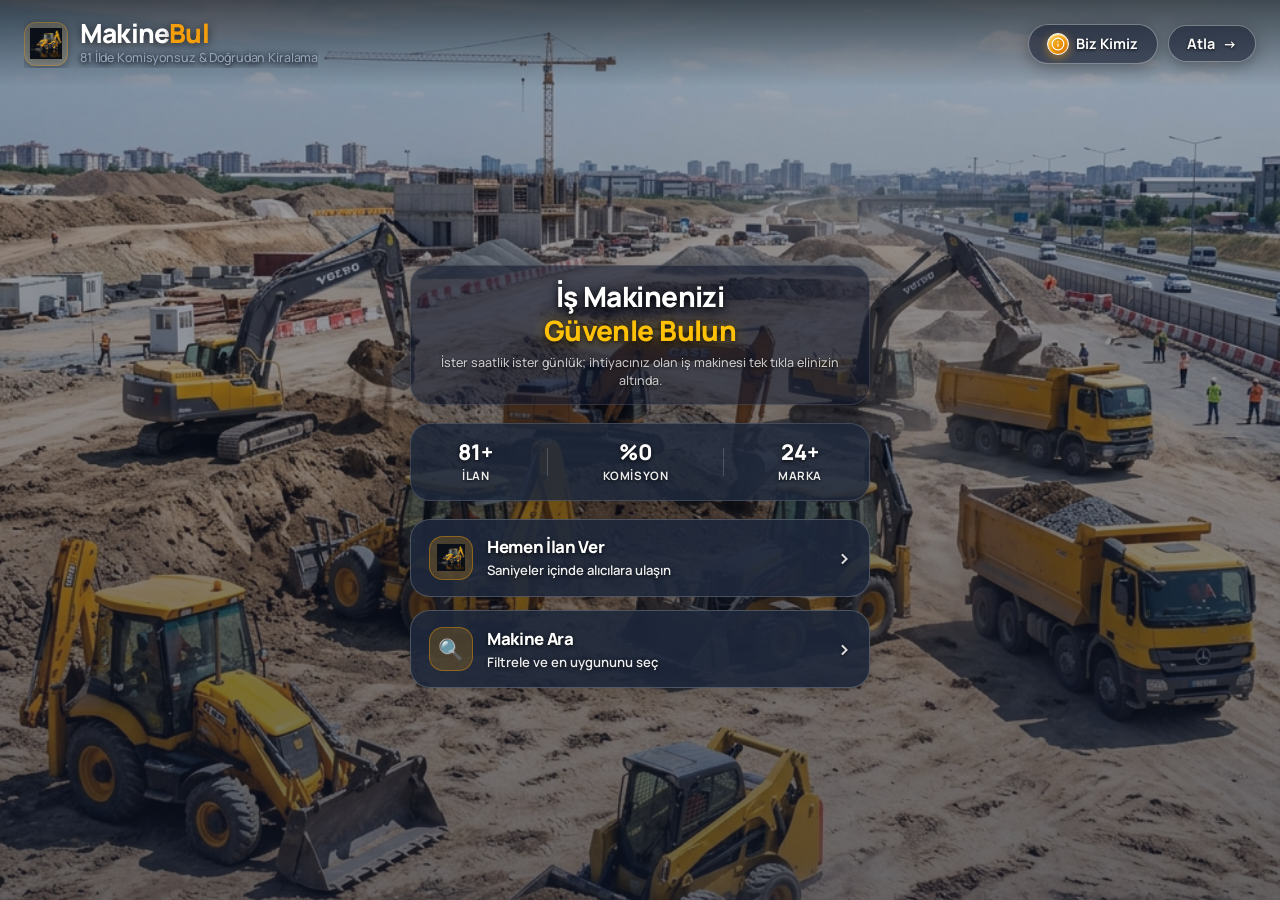
==== commit 55daf00c: "Add professional favicon, Open Graph and Twitter sharing cards" ====
--- a/index.html
+++ b/index.html
@@ -6,9 +6,27 @@
   <meta http-equiv="Cache-Control" content="no-cache, no-store, must-revalidate" />
   <meta http-equiv="Pragma" content="no-cache" />
   <meta http-equiv="Expires" content="0" />
-  <title>MakineBul - İş Makinesi Kiralama ve Kiralatma Platformu</title>
-  <meta name="description" content="En basit ve hızlı iş makinesi, kepçe ve ekskavatör kiralama ve kiralatma platformu.">
-  <link rel="stylesheet" href="styles.css?v=22.0">
+  <title>MakineBul - 81 İlde İş Makinesi Kiralama ve Kiralatma Platformu</title>
+  <meta name="description" content="Türkiye'nin en hızlı ve güvenilir iş makinesi kiralama platformu. Komisyonsuz, doğrudan makine sahibi ile iletişim.">
+  <link rel="icon" type="image/png" href="assets/logo_3d.png">
+  <link rel="apple-touch-icon" href="assets/logo_3d.png">
+  <meta name="theme-color" content="#F59E0B">
+
+  <!-- Open Graph / WhatsApp / Facebook Paylaşım Kartları -->
+  <meta property="og:type" content="website">
+  <meta property="og:site_name" content="MakineBul">
+  <meta property="og:title" content="MakineBul - 81 İlde İş Makinesi Kiralama Platformu">
+  <meta property="og:description" content="Komisyonsuz, doğrudan makine sahibi ile iletişim. Kepçe, ekskavatör, vinç ve tüm iş makineleri.">
+  <meta property="og:image" content="https://yakupkartal3412.github.io/MakineBul/assets/logo_3d.png">
+  <meta property="og:url" content="https://yakupkartal3412.github.io/MakineBul/">
+
+  <!-- Twitter Paylaşım Kartı -->
+  <meta name="twitter:card" content="summary_large_image">
+  <meta name="twitter:title" content="MakineBul - İş Makinesi Kiralama Platformu">
+  <meta name="twitter:description" content="Komisyonsuz, doğrudan makine sahibi ile iletişim. 81 ilde kiralık iş makineleri.">
+  <meta name="twitter:image" content="https://yakupkartal3412.github.io/MakineBul/assets/logo_3d.png">
+
+  <link rel="stylesheet" href="styles.css?v=23.0">
   <!-- Google Fonts: Manrope & Poppins -->
   <link rel="preconnect" href="https://fonts.googleapis.com">
   <link rel="preconnect" href="https://fonts.gstatic.com" crossorigin>
@@ -168,6 +186,8 @@
             </button>
 
             <!-- Extra Hidden Category Pills -->
+            <button class="pill-btn extra-cat-pill" onclick="setQuickCategory('Lowbed')" style="display: none;">🚛 Lowbed (Ağır Nakliye)</button>
+            <button class="pill-btn extra-cat-pill" onclick="setQuickCategory('Çekici')" style="display: none;">🚚 Oto &amp; Makine Çekici</button>
             <button class="pill-btn extra-cat-pill" onclick="setQuickCategory('Mini')" style="display: none;">🚜 Mini Kepçe</button>
             <button class="pill-btn extra-cat-pill" onclick="setQuickCategory('Bobcat')" style="display: none;">🚜 Bobcat Mini Yükleyici</button>
             <button class="pill-btn extra-cat-pill" onclick="setQuickCategory('Manitou')" style="display: none;">🏗️ Manitou Telehandler</button>
@@ -194,25 +214,36 @@
         <!-- LOGGED-IN USER DASHBOARD (Giriş yapıldığında görünen Profesyonel Makine Sahibi Paneli) -->
         <div id="logged-in-user-dashboard" style="display: none; margin-bottom: 1.25rem;">
           
-          <!-- Top Profile Header Card (Kompakt & Zarif) -->
-          <div style="background: linear-gradient(135deg, #0F172A 0%, #1E293B 50%, #0F172A 100%); border: 1.5px solid rgba(245,158,11,0.35); border-radius: 14px; padding: 0.65rem 0.85rem; margin-bottom: 0.6rem; box-shadow: 0 10px 25px rgba(0,0,0,0.4); color: #fff; position: relative; overflow: hidden;">
-            <div style="position: absolute; top: -30px; right: -30px; width: 100px; height: 100px; background: radial-gradient(circle, rgba(245,158,11,0.15) 0%, transparent 70%); border-radius: 50%; pointer-events: none;"></div>
-            <!-- Modern Minimal User Profile Bar -->
-            <div class="user-profile-bar-clean" style="display: flex; align-items: center; justify-content: space-between; padding: 0.65rem 0.85rem; background: var(--bg-card); border: 1.5px solid var(--border-color); border-radius: 14px; margin-bottom: 0.65rem; box-shadow: var(--card-shadow);">
-              <div style="display: flex; align-items: center; gap: 0.65rem;">
-                <div style="width: 38px; height: 38px; border-radius: 10px; background: rgba(245,158,11,0.15); border: 1.5px solid #F59E0B; display: flex; align-items: center; justify-content: center; flex-shrink: 0;">
-                  <img src="assets/logo_3d.png" alt="3D Logo" style="width: 24px; height: 24px; object-fit: contain;">
-                </div>
-                <div>
-                  <h3 id="dash-user-name" style="font-size: 0.9rem; font-weight: 800; color: var(--text-heading); margin: 0; line-height: 1.2;">Yakup Kartal</h3>
-                  <p id="dash-user-sub" style="font-size: 0.72rem; color: var(--text-muted); margin: 0.1rem 0 0 0;">Bey Hafriyat · 📍 Bingöl</p>
-                </div>
-              </div>
-
-              <!-- Sleek Exit Logout Button -->
-              <button type="button" onclick="logoutUser()" title="Hesaptan Çıkış Yap" style="padding: 0.35rem 0.65rem; background: transparent; border: 1.5px solid rgba(239,68,68,0.4); color: #EF4444; font-weight: 700; border-radius: 8px; cursor: pointer; font-size: 0.72rem; display: flex; align-items: center; gap: 4px; transition: all 0.2s ease;">
+          <!-- Modern Minimal User Profile Bar (Tek ve Şık Kart) -->
+          <div class="user-profile-bar-clean" style="display: flex; align-items: center; justify-content: space-between; padding: 0.65rem 0.85rem; background: var(--bg-card); border: 1.5px solid var(--border-color); border-radius: 14px; margin-bottom: 0.75rem; box-shadow: var(--card-shadow);">
+            <div style="display: flex; align-items: center; gap: 0.65rem; min-width: 0;">
+              <div style="width: 34px; height: 34px; border-radius: 50%; background: rgba(245,158,11,0.15); border: 1.5px solid #F59E0B; display: flex; align-items: center; justify-content: center; flex-shrink: 0; color: #F59E0B;">
+                <svg width="18" height="18" viewBox="0 0 24 24" fill="none" stroke="currentColor" stroke-width="2.2" stroke-linecap="round" stroke-linejoin="round">
+                  <path d="M20 21v-2a4 4 0 0 0-4-4H8a4 4 0 0 0-4 4v2"></path>
+                  <circle cx="12" cy="7" r="4"></circle>
+                </svg>
+              </div>
+              <div style="min-width: 0;">
+                <div style="display: flex; align-items: center; gap: 5px; flex-wrap: nowrap;">
+                  <h3 id="dash-user-name" style="font-size: 0.88rem; font-weight: 800; color: var(--text-heading); margin: 0; line-height: 1.2; white-space: nowrap; overflow: hidden; text-overflow: ellipsis; max-width: 130px;">Firma Adı</h3>
+                  <span style="display: inline-flex; align-items: center; gap: 2px; font-size: 0.62rem; font-weight: 700; background: rgba(16,185,129,0.15); color: #10B981; border: 1px solid rgba(16,185,129,0.3); border-radius: 5px; padding: 1px 5px; flex-shrink: 0;">
+                    <svg width="8" height="8" viewBox="0 0 24 24" fill="none" stroke="#10B981" stroke-width="3" stroke-linecap="round" stroke-linejoin="round"><polyline points="20 6 9 17 4 12"></polyline></svg>
+                    <span>Onaylı</span>
+                  </span>
+                </div>
+                <p id="dash-user-sub" style="font-size: 0.72rem; color: var(--text-muted); margin: 0.15rem 0 0 0; white-space: nowrap; overflow: hidden; text-overflow: ellipsis;">📍 Antalya · 📱 0532 ••• •• 34</p>
+              </div>
+            </div>
+
+            <!-- Action Buttons: Logout & Delete Account -->
+            <div style="display: flex; align-items: center; gap: 5px; flex-shrink: 0;">
+              <button type="button" onclick="logoutUser()" title="Hesaptan Çıkış Yap" style="padding: 0.32rem 0.55rem; background: transparent; border: 1.5px solid var(--border-color); color: var(--text-muted); font-weight: 700; border-radius: 8px; cursor: pointer; font-size: 0.7rem; display: flex; align-items: center; gap: 4px; transition: all 0.2s ease;">
                 <span>Çıkış</span>
-                <svg width="12" height="12" viewBox="0 0 24 24" fill="none" stroke="#EF4444" stroke-width="2.2" stroke-linecap="round" stroke-linejoin="round"><path d="M9 21H5a2 2 0 0 1-2-2V5a2 2 0 0 1 2-2h4"></path><polyline points="16 17 21 12 16 7"></polyline><line x1="21" y1="12" x2="9" y2="12"></line></svg>
+                <svg width="11" height="11" viewBox="0 0 24 24" fill="none" stroke="currentColor" stroke-width="2.2" stroke-linecap="round" stroke-linejoin="round"><path d="M9 21H5a2 2 0 0 1-2-2V5a2 2 0 0 1 2-2h4"></path><polyline points="16 17 21 12 16 7"></polyline><line x1="21" y1="12" x2="9" y2="12"></line></svg>
+              </button>
+              <button type="button" onclick="openDeleteAccountModal()" title="Hesabı ve Tüm İlanları Kalıcı Olarak Sil" style="padding: 0.32rem 0.55rem; background: rgba(239,68,68,0.1); border: 1.5px solid rgba(239,68,68,0.35); color: #EF4444; font-weight: 700; border-radius: 8px; cursor: pointer; font-size: 0.7rem; display: flex; align-items: center; gap: 4px; transition: all 0.2s ease;">
+                <span>Hesabı Sil</span>
+                <svg width="11" height="11" viewBox="0 0 24 24" fill="none" stroke="#EF4444" stroke-width="2.2" stroke-linecap="round" stroke-linejoin="round"><polyline points="3 6 5 6 21 6"></polyline><path d="M19 6v14a2 2 0 0 1-2 2H7a2 2 0 0 1-2-2V6m3 0V4a2 2 0 0 1 2-2h4a2 2 0 0 1 2 2v2"></path></svg>
               </button>
             </div>
           </div>
@@ -230,9 +261,8 @@
           <!-- TAB 1: LISTINGS VIEW (Directly shown, no scrolling down needed!) -->
           <div id="dash-view-listings" style="display: block;">
             <div style="display: flex; justify-content: space-between; align-items: center; margin-bottom: 0.5rem; padding: 0 0.15rem;">
-              <h4 style="font-size: 0.86rem; font-weight: 800; color: #F59E0B; margin: 0; display: flex; align-items: center; gap: 6px;">
-                <img src="assets/logo_3d.png" alt="MakineBul 3D" style="width: 20px; height: 20px; object-fit: contain;">
-                <span>Yayındaki Makineleriniz</span>
+              <h4 style="font-size: 0.86rem; font-weight: 800; color: #F59E0B; margin: 0;">
+                Yayındaki Makineleriniz
               </h4>
             </div>
             
@@ -243,7 +273,7 @@
           </div>
 
           <!-- TAB 2: FAST ADD FORM VIEW (Kompakt & Şık Form) -->
-          <div id="dash-view-add" style="display: none; background: linear-gradient(145deg, #0F172A 0%, #1E293B 100%); border: 1.5px solid rgba(245,158,11,0.35); border-radius: 14px; padding: 0.85rem 0.85rem; box-shadow: 0 10px 25px rgba(0,0,0,0.4);">
+          <div id="dash-view-add" class="dash-add-card" style="display: none; border-radius: 14px; padding: 0.85rem 0.85rem;">
             <div style="font-size: 0.9rem; font-weight: 800; color: #F59E0B; margin-bottom: 0.65rem; display: flex; align-items: center; gap: 5px;">
               <span>➕ Hızlı Yeni Makine / İlan Ekle</span>
             </div>
@@ -251,7 +281,7 @@
             <form onsubmit="handleFastAddListing(event)">
               <div style="display: grid; grid-template-columns: 1fr 1fr; gap: 0.5rem; margin-bottom: 0.5rem;">
                 <div>
-                  <label style="font-size: 0.72rem; font-weight: 700; color: #CBD5E1; display: block; margin-bottom: 0.2rem;">Makine Türü *</label>
+                  <label style="font-size: 0.72rem; font-weight: 700; color: var(--text-heading); display: block; margin-bottom: 0.2rem;">Makine Türü *</label>
                   <select id="fast-reg-type" required onchange="handleMachineTypeChange('fast-reg-type', 'fast-custom-type')" class="input-3d-dark" style="width: 100%; padding: 0.45rem 0.6rem; font-size: 0.76rem; border-radius: 8px;">
                     <option value="JCB Beko Loder Kepçe">JCB Beko Loder Kepçe</option>
                     <option value="Paletli Ekskavatör">Paletli Ekskavatör</option>
@@ -259,6 +289,8 @@
                     <option value="Mini Ekskavatör / Kepçe">Mini Ekskavatör / Kepçe</option>
                     <option value="Bobcat Mini Yükleyici">Bobcat Mini Yükleyici</option>
                     <option value="Hafriyat Kamyonu">Hafriyat Kamyonu</option>
+                    <option value="Lowbed (Ağır Makine Taşıyıcı)">Lowbed (Ağır Makine Taşıyıcı)</option>
+                    <option value="Oto & Makine Çekici / Kurtarıcı">Oto & Makine Çekici / Kurtarıcı</option>
                     <option value="Manitou Telehandler">Manitou Telehandler</option>
                     <option value="Mobil / Kule Vinç">Mobil / Kule Vinç</option>
                     <option value="Dozer / Greyder / Silindir">Dozer / Greyder / Silindir</option>
@@ -268,19 +300,19 @@
                   <input type="text" id="fast-custom-type" placeholder="Makinenizin Türünü Yazın (Örn: Finişer, Sondaj...)" class="input-3d-dark" style="display: none; width: 100%; margin-top: 0.35rem; padding: 0.45rem 0.6rem; font-size: 0.76rem; border-radius: 8px; border: 1.5px solid #F59E0B;">
                 </div>
                 <div>
-                  <label style="font-size: 0.72rem; font-weight: 700; color: #CBD5E1; display: block; margin-bottom: 0.2rem;">İlan Başlığı / Model *</label>
+                  <label style="font-size: 0.72rem; font-weight: 700; color: var(--text-heading); display: block; margin-bottom: 0.2rem;">İlan Başlığı / Model *</label>
                   <input type="text" id="fast-reg-title" placeholder="Örn: Kiralık Kepçe" required class="input-3d-dark" style="width: 100%; padding: 0.45rem 0.6rem; font-size: 0.76rem; border-radius: 8px;">
                 </div>
               </div>
 
               <div style="display: grid; grid-template-columns: 1fr 1fr; gap: 0.5rem; margin-bottom: 0.5rem;">
                 <div>
-                  <label style="font-size: 0.72rem; font-weight: 700; color: #CBD5E1; display: block; margin-bottom: 0.2rem;">Bulunduğu İl (81 İl) *</label>
+                  <label style="font-size: 0.72rem; font-weight: 700; color: var(--text-heading); display: block; margin-bottom: 0.2rem;">Bulunduğu İl (81 İl) *</label>
                   <select id="fast-reg-city" required onchange="handleFastCityChange(this.value)" class="input-3d-dark" style="width: 100%; padding: 0.45rem 0.6rem; font-size: 0.76rem; border-radius: 8px;">
                   </select>
                 </div>
                 <div>
-                  <label style="font-size: 0.72rem; font-weight: 700; color: #CBD5E1; display: block; margin-bottom: 0.2rem;">Bulunduğu İlçe *</label>
+                  <label style="font-size: 0.72rem; font-weight: 700; color: var(--text-heading); display: block; margin-bottom: 0.2rem;">Bulunduğu İlçe *</label>
                   <select id="fast-reg-district" required class="input-3d-dark" style="width: 100%; padding: 0.45rem 0.6rem; font-size: 0.76rem; border-radius: 8px;">
                     <option value="Merkez">Merkez</option>
                   </select>
@@ -289,24 +321,24 @@
 
               <div style="display: grid; grid-template-columns: 1fr 1fr; gap: 0.5rem; margin-bottom: 0.65rem;">
                 <div>
-                  <label style="font-size: 0.72rem; font-weight: 700; color: #CBD5E1; display: block; margin-bottom: 0.2rem;">Saatlik Ücret (TL) *</label>
+                  <label style="font-size: 0.72rem; font-weight: 700; color: var(--text-heading); display: block; margin-bottom: 0.2rem;">Saatlik Ücret (TL) *</label>
                   <input type="number" id="fast-reg-hourly" placeholder="1500" required class="input-3d-dark" style="width: 100%; padding: 0.45rem 0.6rem; font-size: 0.76rem; border-radius: 8px;">
                 </div>
                 <div>
-                  <label style="font-size: 0.72rem; font-weight: 700; color: #CBD5E1; display: block; margin-bottom: 0.2rem;">Günlük Ücret (TL) *</label>
+                  <label style="font-size: 0.72rem; font-weight: 700; color: var(--text-heading); display: block; margin-bottom: 0.2rem;">Günlük Ücret (TL) *</label>
                   <input type="number" id="fast-reg-daily" placeholder="10000" required class="input-3d-dark" style="width: 100%; padding: 0.45rem 0.6rem; font-size: 0.76rem; border-radius: 8px;">
                 </div>
               </div>
 
               <!-- Fast Photo Upload Box -->
               <div style="margin-bottom: 0.75rem;">
-                <label style="font-size: 0.72rem; font-weight: 700; color: #CBD5E1; display: block; margin-bottom: 0.25rem;">İş Makinesi Fotoğrafı <span style="color:#94A3B8; font-weight:400;">(Galeriden Seçin)</span></label>
-                <div onclick="triggerFastPhotoUpload(event)" style="border: 1.5px dashed rgba(245,158,11,0.5); border-radius: 10px; padding: 0.65rem; text-align: center; background: rgba(15,23,42,0.6); cursor: pointer;">
+                <label style="font-size: 0.72rem; font-weight: 700; color: var(--text-heading); display: block; margin-bottom: 0.25rem;">İş Makinesi Fotoğrafı <span style="color: var(--text-muted); font-weight: 400;">(Galeriden Seçin)</span></label>
+                <div onclick="triggerFastPhotoUpload(event)" class="fast-photo-dropzone" style="cursor: pointer;">
                   <input type="file" id="fast-photo-file" accept="image/*" style="display:none;" onchange="previewFastPhotoImage(event)">
                   <div id="fast-photo-prompt">
-                    <div style="font-size: 1.4rem; margin-bottom: 2px;">📷</div>
-                    <div style="font-size: 0.76rem; font-weight: 700; color: #FCD34D;">Galeriden Kepçe Fotoğrafı Seç / Yükle</div>
-                    <p style="font-size: 0.65rem; color: #94A3B8; margin: 2px 0 0;">Kendi iş makinenizin gerçek fotoğrafını ekleyin</p>
+                    <div style="font-size: 1.6rem; margin-bottom: 2px;">📷</div>
+                    <div class="fast-photo-title">Galeriden Kepçe Fotoğrafı Seç / Yükle</div>
+                    <p class="fast-photo-sub">Kendi iş makinenizin gerçek fotoğrafını ekleyin</p>
                   </div>
                   <div id="fast-photo-preview-box" style="display:none; position: relative;">
                     <img id="fast-photo-preview-img" src="" alt="Makine Fotoğrafı" style="max-height: 110px; border-radius: 8px; object-fit: contain; border: 1px solid rgba(245,158,11,0.4);">
@@ -435,6 +467,8 @@
                     <option value="Mini Ekskavatör / Kepçe">Mini Ekskavatör / Kepçe</option>
                     <option value="Bobcat Mini Yükleyici">Bobcat Mini Yükleyici</option>
                     <option value="Hafriyat Kamyonu">Hafriyat Kamyonu</option>
+                    <option value="Lowbed (Ağır Makine Taşıyıcı)">Lowbed (Ağır Makine Taşıyıcı)</option>
+                    <option value="Oto & Makine Çekici / Kurtarıcı">Oto & Makine Çekici / Kurtarıcı</option>
                     <option value="Manitou Telehandler">Manitou Telehandler</option>
                     <option value="Mobil / Kule Vinç">Mobil / Kule Vinç</option>
                     <option value="Dozer / Greyder / Silindir">Dozer / Greyder / Silindir</option>
@@ -484,8 +518,8 @@
                 <input type="file" id="main-wiz-file" accept="image/*" style="display:none;" onchange="previewMainWizImage(event)">
                 <div id="main-wiz-prompt" style="display: flex; flex-direction: column; align-items: center; justify-content: center; gap: 0.35rem; padding: 0.5rem 0;">
                   <div class="icon-3d-camera" style="font-size: 2.2rem; margin-bottom: 0.15rem;">📷</div>
-                  <h4 style="font-size: 1.05rem; font-weight: 800; color: #FFFFFF !important; margin: 0; text-shadow: 0 1px 4px rgba(0,0,0,0.7);">Kepçenizin Fotoğrafını Ekleyin</h4>
-                  <p style="font-size: 0.82rem; color: #CBD5E1 !important; margin: 0;">Galeriden gerçek iş makinesi fotoğrafınızı seçin</p>
+                  <h4 style="font-size: 1.05rem; font-weight: 800; margin: 0;">Kepçenizin Fotoğrafını Ekleyin</h4>
+                  <p style="font-size: 0.82rem; margin: 0;">Galeriden gerçek iş makinesi fotoğrafınızı seçin</p>
                   <button type="button" onclick="triggerMainWizPhotoUpload(event)" class="btn-3d-upload-action" style="margin-top: 0.4rem; padding: 0.55rem 1.2rem; font-size: 0.88rem; font-weight: 800; background: linear-gradient(135deg, #F59E0B, #D97706); color: #0F172A; border-radius: 10px; border: none; cursor: pointer; box-shadow: 0 4px 14px rgba(245,158,11,0.35);">📁 Fotoğraf Seç</button>
                 </div>
                 <div id="main-wiz-preview-box" style="display:none; flex-direction: column; align-items: center; justify-content: center; gap: 0.6rem; width: 100%;">
@@ -785,6 +819,8 @@
             <option value="Mini Ekskavatör / Kepçe">Mini Ekskavatör / Kepçe</option>
             <option value="Bobcat Mini Yükleyici">Bobcat Mini Yükleyici</option>
             <option value="Hafriyat Kamyonu">Hafriyat Kamyonu</option>
+            <option value="Lowbed (Ağır Makine Taşıyıcı)">Lowbed (Ağır Makine Taşıyıcı)</option>
+            <option value="Oto & Makine Çekici / Kurtarıcı">Oto & Makine Çekici / Kurtarıcı</option>
             <option value="Manitou Telehandler">Manitou Telehandler</option>
             <option value="Mobil / Kule Vinç">Mobil / Kule Vinç</option>
             <option value="Dozer / Greyder / Silindir">Dozer / Greyder / Silindir</option>
--- a/styles.css
+++ b/styles.css
@@ -32,14 +32,14 @@
   --dark-surface: #FFFFFF;          /* ⚪ Aydınlık Kart Yüzeyi */
   --bg-page: #F8FAFC;               /* ☀️ Aydınlık Porselen Sayfa Arka Planı */
   --bg-card: #FFFFFF;               /* 🃏 Beyaz Kart Arka Planı */
-  --border-color: #E2E8F0;
+  --border-color: #CBD5E1;          /* 🔘 Belirgin Açık Gri Kenarlık & Ayrım Çizgisi */
   --text-main: #1E293B;             /* ⚫ Okunaklı Koyu Slate Metin */
-  --text-muted: #64748B;            /* 🩶 İkincil Slate Metni */
+  --text-muted: #475569;            /* 🩶 İkincil Slate Metni */
   --text-heading: #0F172A;          /* 🖤 Derin Koyu Başlık */
-  --input-bg: #F1F5F9;
+  --input-bg: #FFFFFF;
   --input-text: #0F172A;
-  --pill-bg: #F1F5F9;
-  --pill-text: #334155;
+  --pill-bg: #E2E8F0;
+  --pill-text: #1E293B;
   --card-shadow: 0 4px 20px rgba(15, 23, 42, 0.08);
 }
 
@@ -336,15 +336,21 @@
   font-family: var(--font-family) !important;
   border-radius: 40px;
   border: 1.5px solid var(--border-color);
-  background-color: var(--dark);
-  color: #FFFFFF;
+  background-color: var(--input-bg) !important;
+  color: var(--input-text) !important;
   transition: all 0.2s ease;
+}
+
+.search-input-wrapper input::placeholder {
+  color: var(--text-muted) !important;
+  opacity: 0.85;
 }
 
 .search-input-wrapper input:focus {
   outline: none;
-  border-color: var(--primary);
-  background-color: var(--dark);
+  border-color: var(--primary) !important;
+  background-color: var(--input-bg) !important;
+  color: var(--input-text) !important;
   box-shadow: 0 0 0 4px rgba(245, 158, 11, 0.25);
 }
 
@@ -557,19 +563,35 @@
   font-size: 0.95rem;
   font-weight: 800;
   color: var(--text-heading) !important;
-  line-height: 1.3;
-  margin-bottom: 0.35rem;
+  line-height: 1.25;
+  margin: 0 0 0.2rem 0 !important;
   display: -webkit-box;
   -webkit-line-clamp: 2;
   -webkit-box-orient: vertical;
   overflow: hidden;
-  min-height: 2.5em;
+  min-height: 0 !important;
+}
+
+.sahibinden-owner-name {
+  font-size: 0.76rem;
+  font-weight: 700;
+  color: var(--text-main);
+  margin: 0 0 0.2rem 0 !important;
+  display: flex;
+  align-items: center;
+  gap: 0.35rem;
 }
 
 .sahibinden-badge-row {
   display: flex;
   gap: 0.4rem;
-  margin-bottom: 0.4rem;
+  margin-bottom: 0.35rem;
+}
+
+.sahibinden-badge-row:empty {
+  display: none !important;
+  margin: 0 !important;
+  padding: 0 !important;
 }
 
 .sahibinden-tag-pill {
@@ -3918,7 +3940,155 @@
   color: #64748b;
 }
 
+/* ==================== 🖥️ DESKTOP RESPONSIVE CONTAINER & GRID LAYOUT ==================== */
+.container,
+.main-content {
+  max-width: 1360px;
+  width: 100%;
+  margin: 1.5rem auto;
+  padding: 0 1.5rem;
+  box-sizing: border-box;
+}
+
+.header-container {
+  max-width: 1360px;
+  margin: 0 auto;
+  width: 100%;
+  display: flex;
+  justify-content: space-between;
+  align-items: center;
+  padding: 0 1.5rem;
+  box-sizing: border-box;
+}
+
+.listings-grid,
+#listings-grid {
+  display: grid;
+  grid-template-columns: repeat(4, 1fr);
+  gap: 1.25rem;
+}
+
+@media (max-width: 1200px) and (min-width: 769px) {
+  .listings-grid,
+  #listings-grid {
+    grid-template-columns: repeat(3, 1fr);
+    gap: 1.1rem;
+  }
+}
+
+.my-listings-grid,
+#my-listings-list {
+  display: grid;
+  grid-template-columns: repeat(3, 1fr);
+  gap: 1.25rem;
+}
+
+@media (max-width: 1100px) and (min-width: 769px) {
+  .my-listings-grid,
+  #my-listings-list {
+    grid-template-columns: repeat(2, 1fr);
+  }
+}
+
+.sahibinden-img-box {
+  width: 100%;
+  height: 180px;
+  min-height: 180px;
+  background-color: #0B1120;
+  border-radius: 12px;
+  overflow: hidden;
+  position: relative;
+  border: 1px solid var(--border-color);
+  margin-bottom: 0.65rem;
+}
+
+.sahibinden-img-box img {
+  width: 100%;
+  height: 100%;
+  object-fit: cover !important;
+}
+
+.card-listing-sahibinden {
+  background: var(--bg-card) !important;
+  border-radius: 16px;
+  border: 1.5px solid var(--border-color) !important;
+  box-shadow: var(--card-shadow);
+  padding: 0.9rem;
+  display: flex;
+  flex-direction: column;
+  justify-content: space-between;
+  box-sizing: border-box;
+  transition: transform 0.25s ease, box-shadow 0.25s ease, border-color 0.25s ease;
+}
+
+.card-listing-sahibinden:hover {
+  transform: translateY(-4px);
+  box-shadow: 0 14px 30px rgba(245, 158, 11, 0.25);
+  border-color: var(--primary) !important;
+}
+
+.btn-sahibinden-call {
+  background: var(--primary-gradient) !important;
+  color: #0F172A !important;
+  font-weight: 800 !important;
+  border: none !important;
+  border-radius: 10px !important;
+  padding: 0.7rem 0.85rem !important;
+  font-size: 0.88rem !important;
+  cursor: pointer !important;
+  display: flex !important;
+  align-items: center !important;
+  justify-content: center !important;
+  gap: 0.35rem !important;
+  width: 100% !important;
+  box-shadow: 0 4px 14px rgba(245, 158, 11, 0.35) !important;
+  transition: all 0.2s ease !important;
+}
+
+.btn-sahibinden-call:hover {
+  transform: translateY(-2px);
+  box-shadow: 0 6px 20px rgba(245, 158, 11, 0.5) !important;
+}
+
+.call-btn-phone {
+  display: inline !important;
+  font-size: 0.8rem !important;
+  opacity: 0.9 !important;
+}
+
+@media (min-width: 769px) {
+  .btn-close-to-splash {
+    display: none !important;
+  }
+  .quick-category-pills {
+    flex-wrap: wrap !important;
+    overflow-x: visible !important;
+  }
+  .search-bar-google {
+    padding: 1.1rem 1.4rem !important;
+    border-radius: 20px !important;
+    margin-bottom: 1.5rem !important;
+  }
+  .search-input-wrapper input {
+    font-size: 1.05rem !important;
+    padding: 0.7rem 0.8rem 0.7rem 42px !important;
+  }
+  .search-input-wrapper .search-icon {
+    font-size: 1.25rem !important;
+    left: 14px !important;
+  }
+  .pill-btn {
+    font-size: 0.85rem !important;
+    padding: 0.45rem 1rem !important;
+  }
+  .sahibinden-title {
+    font-size: 1rem !important;
+    line-height: 1.35 !important;
+  }
+}
+
 /* ==================== 📱 ULTRA COMPACT MOBILE 2-COLUMN GRID SYSTEM ==================== */
+@media (max-width: 768px) {
   /* Compact Single-Row Header */
   .app-header {
     padding: 0.4rem 0.5rem !important;
@@ -4022,20 +4192,64 @@
 
   /* Compact Title */
   .sahibinden-title {
-    font-size: 0.75rem !important;
-    margin-bottom: 0.2rem !important;
-    line-height: 1.25 !important;
+    font-size: 0.78rem !important;
+    margin: 0 0 0.15rem 0 !important;
+    line-height: 1.22 !important;
     font-weight: 800 !important;
+    min-height: 0 !important;
+  }
+
+  .sahibinden-owner-name {
+    font-size: 0.72rem !important;
+    margin: 0 0 0.15rem 0 !important;
+  }
+
+  .sahibinden-details-box {
+    margin-bottom: 0.35rem !important;
+  }
+
+  /* Compact Rating Row */
+  .sahibinden-rating-row {
+    display: flex !important;
+    align-items: center !important;
+    justify-content: space-between !important;
+    padding: 0.14rem 0 !important;
+    margin-bottom: 0.25rem !important;
+    white-space: nowrap !important;
+    width: 100% !important;
+    overflow: hidden !important;
+  }
+
+  .rating-star-badge {
+    font-size: 0.72rem !important;
+    flex-shrink: 0 !important;
+  }
+
+  .rating-count-label {
+    font-size: 0.68rem !important;
+    flex-shrink: 0 !important;
+  }
+
+  .rating-chevron-link {
+    font-size: 0.68rem !important;
+    flex-shrink: 0 !important;
+  }
+
+  .rating-dot-sep {
+    font-size: 0.65rem !important;
+    padding: 0 0.05rem !important;
+    flex-shrink: 0 !important;
   }
 
   /* Compact Location */
   .sahibinden-location {
     font-size: 0.68rem !important;
-    margin-bottom: 0.25rem !important;
+    margin-bottom: 0.2rem !important;
   }
 
   /* Compact Price Box */
   .sahibinden-price-row {
+    margin-top: auto !important;
     padding-top: 0.25rem !important;
     margin-bottom: 0.35rem !important;
   }
@@ -4480,14 +4694,33 @@
 /* ==================== ☀️ LIGHT MODE ONBOARDING WIZARD OVERRIDES ==================== */
 [data-theme="light"] .card-3d-hero {
   background: #FFFFFF !important;
-  border: 1.5px solid #E2E8F0 !important;
-  box-shadow: 0 4px 20px rgba(15, 23, 42, 0.06) !important;
-}
-
-[data-theme="light"] .hero-3d-icon-badge {
-  background: rgba(245, 158, 11, 0.12) !important;
-  border: 1.5px solid rgba(245, 158, 11, 0.4) !important;
-  box-shadow: 0 4px 12px rgba(245, 158, 11, 0.15) !important;
+  border: 1.5px solid #CBD5E1 !important;
+  box-shadow: 0 4px 20px rgba(15, 23, 42, 0.08) !important;
+}
+
+[data-theme="light"] .hero-3d-icon-badge,
+.hero-3d-icon-badge {
+  width: 42px !important;
+  height: 42px !important;
+  min-width: 42px !important;
+  border-radius: 10px !important;
+  flex-shrink: 0 !important;
+  padding: 2px !important;
+  background: rgba(15, 23, 42, 0.85) !important;
+  border: 1.5px solid #F59E0B !important;
+  box-shadow: 0 2px 8px rgba(245, 158, 11, 0.3) !important;
+  display: flex !important;
+  align-items: center !important;
+  justify-content: center !important;
+}
+
+[data-theme="light"] .hero-3d-logo-img,
+.hero-3d-logo-img {
+  width: 100% !important;
+  height: 100% !important;
+  object-fit: cover !important;
+  border-radius: 6px !important;
+  filter: none !important;
 }
 
 [data-theme="light"] .hero-3d-title {
@@ -4501,46 +4734,53 @@
 }
 
 [data-theme="light"] .main-3d-auth-tabs {
-  background: #F1F5F9 !important;
-  border: 1.5px solid #E2E8F0 !important;
+  background: #E2E8F0 !important;
+  border: 1.5px solid #CBD5E1 !important;
 }
 
 [data-theme="light"] .btn-3d-auth-tab {
-  color: #475569 !important;
+  color: #334155 !important;
+  font-weight: 700 !important;
 }
 
 [data-theme="light"] .btn-3d-auth-tab.active {
   background: var(--primary-gradient) !important;
   color: #0F172A !important;
   box-shadow: 0 4px 14px rgba(245, 158, 11, 0.35) !important;
+  font-weight: 800 !important;
 }
 
 [data-theme="light"] .card-3d-glass-container {
   background: #FFFFFF !important;
   backdrop-filter: none !important;
   -webkit-backdrop-filter: none !important;
-  border: 1.5px solid #E2E8F0 !important;
-  box-shadow: 0 8px 30px rgba(15, 23, 42, 0.08) !important;
+  border: 1.5px solid #CBD5E1 !important;
+  box-shadow: 0 10px 30px rgba(15, 23, 42, 0.08) !important;
   color: #1E293B !important;
 }
 
 [data-theme="light"] .wiz-3d-steps-indicator {
-  background: #F8FAFC !important;
-  border: 1px solid #E2E8F0 !important;
+  background: #F1F5F9 !important;
+  border: 1.5px solid #CBD5E1 !important;
+  box-shadow: inset 0 1px 3px rgba(15, 23, 42, 0.04) !important;
 }
 
 [data-theme="light"] .step-3d-num {
   background: #E2E8F0 !important;
-  color: #475569 !important;
+  color: #1E293B !important;
+  border: 1.5px solid #94A3B8 !important;
+  font-weight: 800 !important;
 }
 
 [data-theme="light"] .step-3d-label {
-  color: #475569 !important;
+  color: #334155 !important;
+  font-weight: 700 !important;
 }
 
 [data-theme="light"] .step-3d-pill.active .step-3d-num {
   background: var(--primary-gradient) !important;
   color: #0F172A !important;
+  border: 1.5px solid #D97706 !important;
 }
 
 [data-theme="light"] .step-3d-pill.active .step-3d-label {
@@ -4549,7 +4789,8 @@
 }
 
 [data-theme="light"] .form-3d-header {
-  border-bottom: 1px solid #E2E8F0 !important;
+  border-bottom: 2px solid #94A3B8 !important;
+  padding-bottom: 0.75rem !important;
 }
 
 [data-theme="light"] .form-3d-header h3 {
@@ -4562,10 +4803,10 @@
 }
 
 [data-theme="light"] .input-3d-dark {
-  background: #F1F5F9 !important;
-  border: 1.5px solid #CBD5E1 !important;
+  background: #FFFFFF !important;
+  border: 1.5px solid #94A3B8 !important;
   color: #0F172A !important;
-  box-shadow: none !important;
+  box-shadow: 0 1px 3px rgba(15, 23, 42, 0.06) !important;
 }
 
 [data-theme="light"] .input-3d-dark::placeholder {
@@ -4575,7 +4816,21 @@
 [data-theme="light"] .input-3d-dark:focus {
   background: #FFFFFF !important;
   border-color: #F59E0B !important;
-  box-shadow: 0 0 0 3px rgba(245, 158, 11, 0.2) !important;
+  box-shadow: 0 0 0 3px rgba(245, 158, 11, 0.25) !important;
+}
+
+[data-theme="light"] .btn-3d-secondary {
+  background: #F1F5F9 !important;
+  border: 1.5px solid #CBD5E1 !important;
+  color: #1E293B !important;
+  font-weight: 700 !important;
+  box-shadow: 0 2px 6px rgba(15, 23, 42, 0.05) !important;
+}
+
+[data-theme="light"] .btn-3d-secondary:hover {
+  background: #E2E8F0 !important;
+  border-color: #94A3B8 !important;
+  color: #0F172A !important;
 }
 
 [data-theme="light"] .dropzone-3d-box {
@@ -4584,15 +4839,425 @@
 }
 
 [data-theme="light"] .dropzone-3d-box h4,
-[data-theme="light"] #main-wiz-prompt h4 {
+[data-theme="light"] #main-wiz-prompt h4,
+[data-theme="light"] #wiz-dropzone-prompt h4,
+[data-theme="light"] #fast-photo-prompt h4 {
   color: #0F172A !important;
   text-shadow: none !important;
+  font-weight: 800 !important;
 }
 
 [data-theme="light"] .dropzone-3d-box p,
-[data-theme="light"] #main-wiz-prompt p {
+[data-theme="light"] #main-wiz-prompt p,
+[data-theme="light"] #wiz-dropzone-prompt p,
+[data-theme="light"] #fast-photo-prompt p {
+  color: #334155 !important;
+  font-weight: 600 !important;
+}
+
+[data-theme="light"] .custom-file-dropzone-compact {
+  background: #F8FAFC !important;
+  border: 2px dashed #CBD5E1 !important;
+}
+
+[data-theme="light"] #wiz-dropzone-prompt span {
+  color: #334155 !important;
+}
+
+[data-theme="light"] #wiz-dropzone-prompt span:nth-child(2) {
+  color: #D97706 !important;
+  font-weight: 800 !important;
+}
+
+[data-theme="light"] #fast-photo-prompt div:nth-child(2) {
+  color: #D97706 !important;
+  font-weight: 800 !important;
+}
+
+/* ==================== 🛠️ GLOBAL CONTRAST & TYPOGRAPHY FIXES ==================== */
+select option {
+  background-color: #1E293B !important;
+  color: #FFFFFF !important;
+}
+
+[data-theme="light"] select option {
+  background-color: #FFFFFF !important;
+  color: #0F172A !important;
+}
+
+[data-theme="light"] .label-opt {
   color: #64748B !important;
-}
-
-
-
+  font-weight: 600 !important;
+}
+
+[data-theme="light"] .btn-forgot-password-link {
+  color: #D97706 !important;
+}
+
+[data-theme="light"] .modal-content {
+  background-color: #FFFFFF !important;
+  color: #0F172A !important;
+  border: 1.5px solid #E2E8F0 !important;
+  box-shadow: 0 20px 60px rgba(15, 23, 42, 0.15) !important;
+}
+
+[data-theme="light"] .modal-content label {
+  color: #0F172A !important;
+  font-weight: 700 !important;
+}
+
+[data-theme="light"] .modal-content input,
+[data-theme="light"] .modal-content select {
+  background-color: #F1F5F9 !important;
+  color: #0F172A !important;
+  border: 1.5px solid #CBD5E1 !important;
+}
+
+[data-theme="light"] .my-dark-listing-card {
+  background: #FFFFFF !important;
+  border: 1.5px solid #E2E8F0 !important;
+  box-shadow: 0 4px 16px rgba(15, 23, 42, 0.06) !important;
+  color: #0F172A !important;
+}
+
+[data-theme="light"] .search-input-wrapper input {
+  background-color: #FFFFFF !important;
+  color: #0F172A !important;
+  border: 1.5px solid #CBD5E1 !important;
+}
+
+[data-theme="light"] .search-input-wrapper input::placeholder {
+  color: #64748B !important;
+}
+
+[data-theme="light"] .search-input-wrapper input:focus {
+  background-color: #FFFFFF !important;
+  color: #0F172A !important;
+  border-color: #F59E0B !important;
+  box-shadow: 0 0 0 4px rgba(245, 158, 11, 0.25) !important;
+}
+
+/* ==================== 🔘 MODE SWITCHER HIGH CONTRAST IN ALL THEMES ==================== */
+.mode-switcher,
+[data-theme="light"] .mode-switcher,
+[data-theme="light"] .app-header .mode-switcher {
+  background-color: #0B0F17 !important;
+  padding: 3px !important;
+  border-radius: 50px !important;
+  border: 1.5px solid rgba(245, 158, 11, 0.45) !important;
+  box-shadow: inset 0 2px 5px rgba(0, 0, 0, 0.5) !important;
+  display: flex !important;
+  align-items: center !important;
+}
+
+.mode-btn,
+[data-theme="light"] .mode-btn,
+[data-theme="light"] .app-header .mode-btn {
+  background: transparent !important;
+  border: none !important;
+  color: #CBD5E1 !important;
+  padding: 0.38rem 0.85rem !important;
+  border-radius: 50px !important;
+  font-size: 0.82rem !important;
+  font-weight: 800 !important;
+  cursor: pointer !important;
+  transition: all 0.2s ease !important;
+  text-shadow: none !important;
+  box-shadow: none !important;
+  opacity: 1 !important;
+}
+
+.mode-btn:hover,
+[data-theme="light"] .mode-btn:hover {
+  color: #FFFFFF !important;
+}
+
+.mode-btn.active,
+[data-theme="light"] .mode-btn.active,
+[data-theme="light"] .app-header .mode-btn.active {
+  background: var(--primary-gradient) !important;
+  color: #0F172A !important;
+  font-weight: 900 !important;
+  box-shadow: 0 2px 10px rgba(245, 158, 11, 0.5) !important;
+  text-shadow: none !important;
+}
+
+/* ==================== ⭐ OPERATOR RATING & REVIEW STYLES ==================== */
+.sahibinden-rating-row {
+  display: flex;
+  align-items: center;
+  justify-content: space-between;
+  padding: 0.16rem 0;
+  margin-top: 0.05rem;
+  margin-bottom: 0.35rem;
+  cursor: pointer;
+  border-bottom: 1px dashed var(--border-color);
+  user-select: none;
+  white-space: nowrap;
+  width: 100%;
+  overflow: hidden;
+  transition: opacity 0.15s ease;
+}
+
+.sahibinden-rating-row:active {
+  opacity: 0.65;
+}
+
+.rating-star-badge {
+  color: #F59E0B;
+  font-weight: 800;
+  font-size: 0.78rem;
+  display: inline-flex;
+  align-items: center;
+  gap: 0.15rem;
+  white-space: nowrap;
+  line-height: 1;
+}
+
+.rating-count-label {
+  color: var(--text-muted);
+  font-size: 0.74rem;
+  font-weight: 600;
+  white-space: nowrap;
+  line-height: 1;
+}
+
+.rating-dot-sep {
+  color: var(--text-muted);
+  font-size: 0.7rem;
+  opacity: 0.7;
+  white-space: nowrap;
+  line-height: 1;
+  padding: 0 0.05rem;
+}
+
+.rating-chevron-link {
+  font-size: 0.72rem;
+  color: #D97706;
+  font-weight: 700;
+  display: inline-flex;
+  align-items: center;
+  gap: 0.15rem;
+  white-space: nowrap;
+  line-height: 1;
+}
+
+[data-theme="dark"] .rating-chevron-link {
+  color: #FCD34D;
+}
+
+.review-score-summary {
+  display: flex;
+  align-items: center;
+  gap: 1rem;
+  background: var(--bg-page);
+  border: 1.5px solid var(--border-color);
+  border-radius: 14px;
+  padding: 0.85rem 1rem;
+  margin-bottom: 1.25rem;
+}
+
+.review-big-score {
+  font-size: 2.2rem;
+  font-weight: 900;
+  color: #F59E0B;
+  line-height: 1;
+}
+
+.review-rating-hero-box {
+  background: var(--bg-card);
+  border: 2px solid #F59E0B;
+  border-radius: 18px;
+  padding: 1.25rem 1rem;
+  text-align: center;
+  margin-bottom: 1.25rem;
+  box-shadow: 0 6px 25px rgba(245, 158, 11, 0.18);
+}
+
+.interactive-stars-box {
+  display: flex;
+  justify-content: center;
+  gap: 0.85rem;
+  font-size: 2.6rem;
+  cursor: pointer;
+  line-height: 1;
+  margin: 0.6rem 0;
+  user-select: none;
+}
+
+.star-interactive {
+  color: #CBD5E1;
+  transition: all 0.2s cubic-bezier(0.34, 1.56, 0.64, 1);
+  padding: 0 0.15rem;
+  filter: drop-shadow(0 2px 4px rgba(0,0,0,0.1));
+}
+
+[data-theme="dark"] .star-interactive {
+  color: #475569;
+}
+
+.star-interactive.active {
+  color: #F59E0B !important;
+  transform: scale(1.18);
+  filter: drop-shadow(0 2px 10px rgba(245, 158, 11, 0.7)) !important;
+}
+
+.star-interactive:active {
+  transform: scale(1.35);
+}
+
+.review-form-card-box {
+  background: var(--bg-page);
+  border: 2px solid var(--border-color);
+  border-radius: 18px;
+  padding: 1.25rem;
+  margin-bottom: 1.5rem;
+  box-shadow: var(--card-shadow);
+}
+
+.review-card-item {
+  background: var(--pill-bg);
+  border: 1px solid var(--border-color);
+  border-radius: 12px;
+  padding: 0.85rem;
+  margin-bottom: 0.75rem;
+}
+
+.review-tag-chip {
+  display: inline-block;
+  font-size: 0.68rem;
+  font-weight: 700;
+  padding: 0.18rem 0.55rem;
+  border-radius: 20px;
+  background: rgba(245, 158, 11, 0.15);
+  color: #D97706;
+  border: 1px solid rgba(245, 158, 11, 0.35);
+  margin-right: 0.35rem;
+  margin-bottom: 0.35rem;
+}
+
+[data-theme="dark"] .review-tag-chip {
+  color: #FCD34D;
+}
+
+.review-tag-clickable {
+  cursor: pointer;
+  user-select: none;
+  transition: all 0.2s ease;
+}
+
+.review-tag-clickable:hover {
+  border-color: var(--primary);
+  transform: translateY(-1px);
+}
+
+.review-tag-clickable.selected {
+  background: var(--primary-gradient) !important;
+  color: #0F172A !important;
+  font-weight: 800 !important;
+  border-color: transparent !important;
+  box-shadow: 0 2px 8px rgba(245, 158, 11, 0.35);
+}
+
+.interactive-stars-box {
+  display: flex;
+  gap: 0.35rem;
+  font-size: 1.6rem;
+  cursor: pointer;
+  line-height: 1;
+}
+
+.star-interactive {
+  color: #94A3B8;
+  transition: transform 0.15s ease, color 0.15s ease;
+  user-select: none;
+}
+
+.star-interactive.active {
+  color: #F59E0B;
+  text-shadow: 0 0 8px rgba(245, 158, 11, 0.5);
+}
+
+.star-interactive:hover {
+  transform: scale(1.25);
+}
+
+/* ==================== 📋 DASHBOARD FAST ADD FORM & PHOTO DROPZONE ==================== */
+.dash-add-card {
+  background: linear-gradient(145deg, #0F172A 0%, #1E293B 100%);
+  border: 1.5px solid rgba(245, 158, 11, 0.35);
+  box-shadow: 0 10px 25px rgba(0, 0, 0, 0.4);
+}
+
+.fast-photo-dropzone {
+  border: 2px dashed rgba(245, 158, 11, 0.5);
+  border-radius: 12px;
+  padding: 0.85rem;
+  text-align: center;
+  background: rgba(15, 23, 42, 0.6);
+  transition: all 0.2s ease;
+}
+
+.fast-photo-dropzone:hover {
+  background: rgba(245, 158, 11, 0.08);
+  border-color: #F59E0B;
+}
+
+.fast-photo-title {
+  font-size: 0.86rem;
+  font-weight: 800;
+  color: #F59E0B;
+  margin-bottom: 3px;
+}
+
+.fast-photo-sub {
+  font-size: 0.74rem;
+  color: #CBD5E1;
+  margin: 0;
+}
+
+[data-theme="light"] .dash-add-card {
+  background: #FFFFFF !important;
+  border: 1.5px solid #E2E8F0 !important;
+  box-shadow: 0 4px 20px rgba(15, 23, 42, 0.08) !important;
+}
+
+[data-theme="light"] .dash-add-card label {
+  color: #0F172A !important;
+  font-weight: 700 !important;
+}
+
+[data-theme="light"] .fast-photo-dropzone {
+  background: #F8FAFC !important;
+  border: 2px dashed #CBD5E1 !important;
+}
+
+[data-theme="light"] .fast-photo-dropzone:hover {
+  background: #FFFBEB !important;
+  border-color: #F59E0B !important;
+}
+
+[data-theme="light"] .fast-photo-title {
+  color: #D97706 !important;
+  font-weight: 800 !important;
+}
+
+[data-theme="light"] .fast-photo-sub {
+  color: #334155 !important;
+  font-weight: 600 !important;
+}
+
+[data-theme="light"] .btn-3d-secondary {
+  background: #F1F5F9 !important;
+  border: 1.5px solid #CBD5E1 !important;
+  color: #1E293B !important;
+}
+
+[data-theme="light"] .btn-3d-secondary:hover {
+  background: #E2E8F0 !important;
+  border-color: #94A3B8 !important;
+  color: #0F172A !important;
+}
+
+
+
